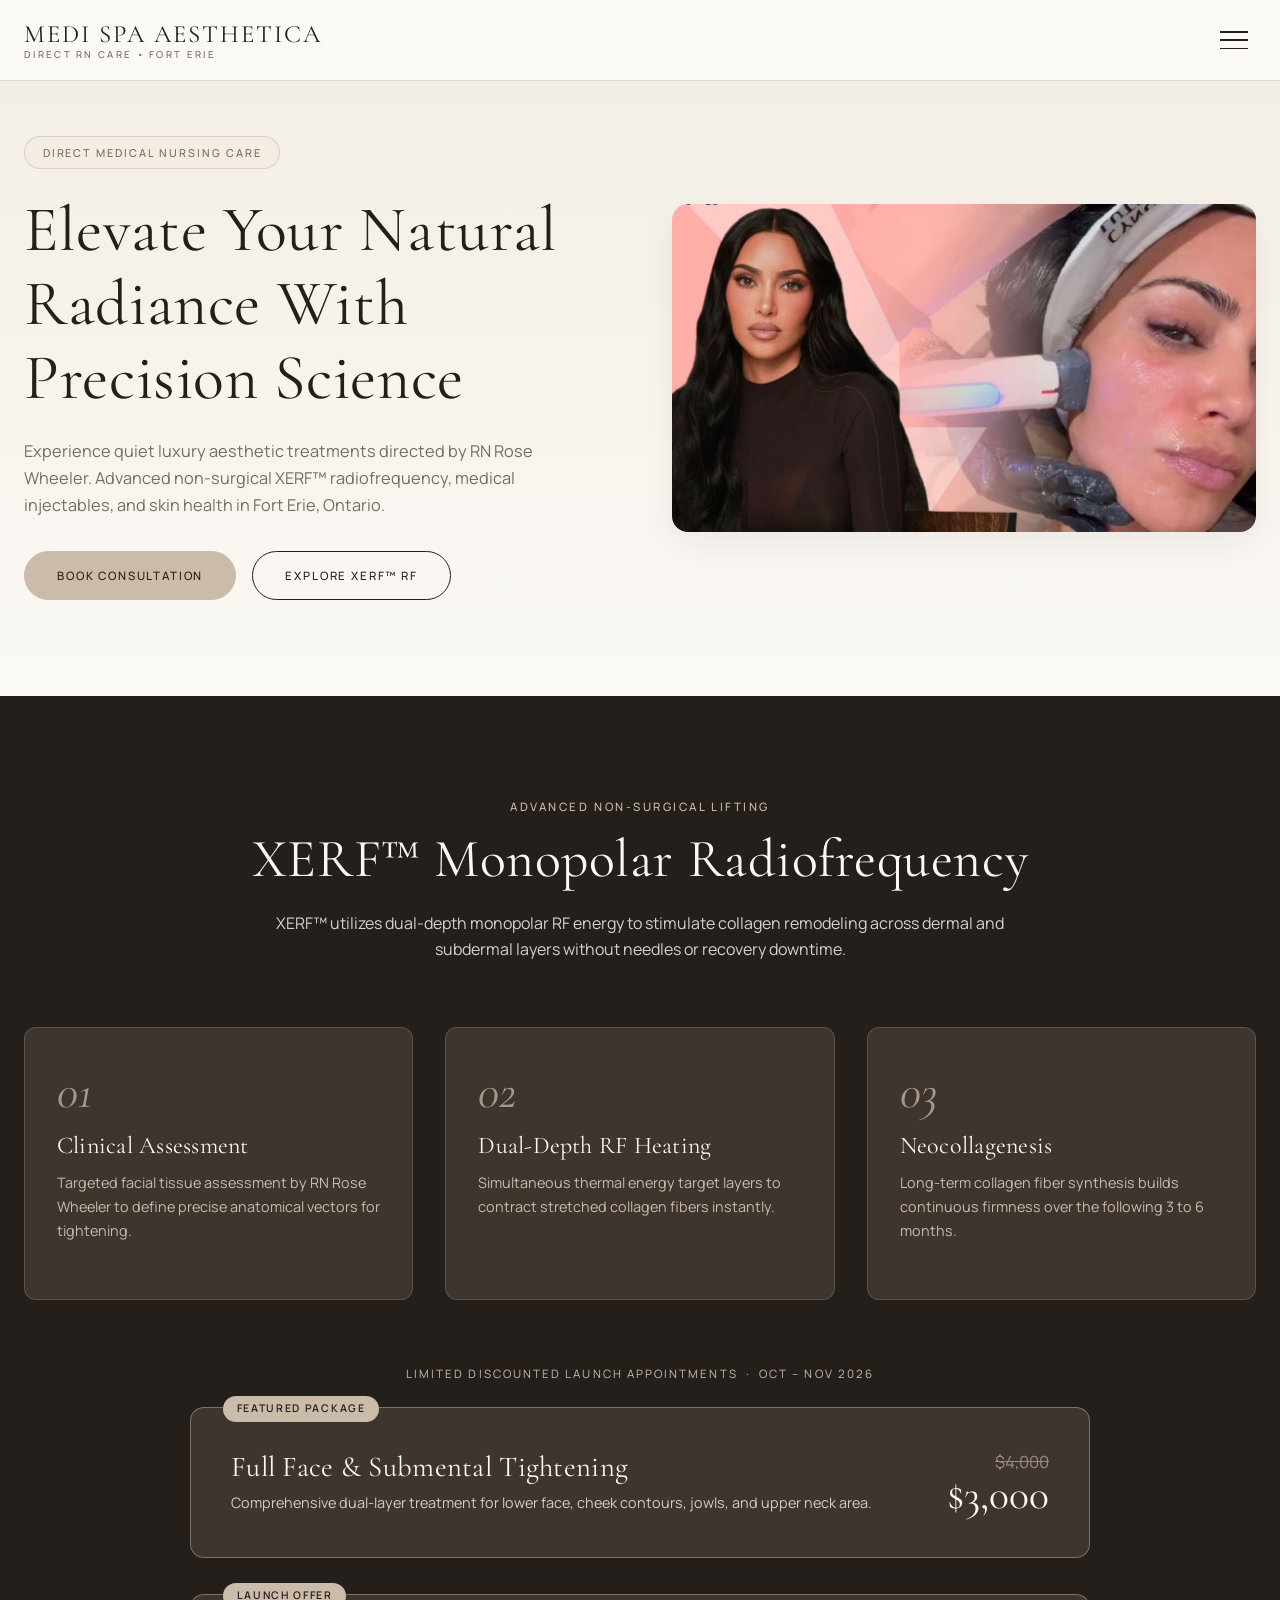
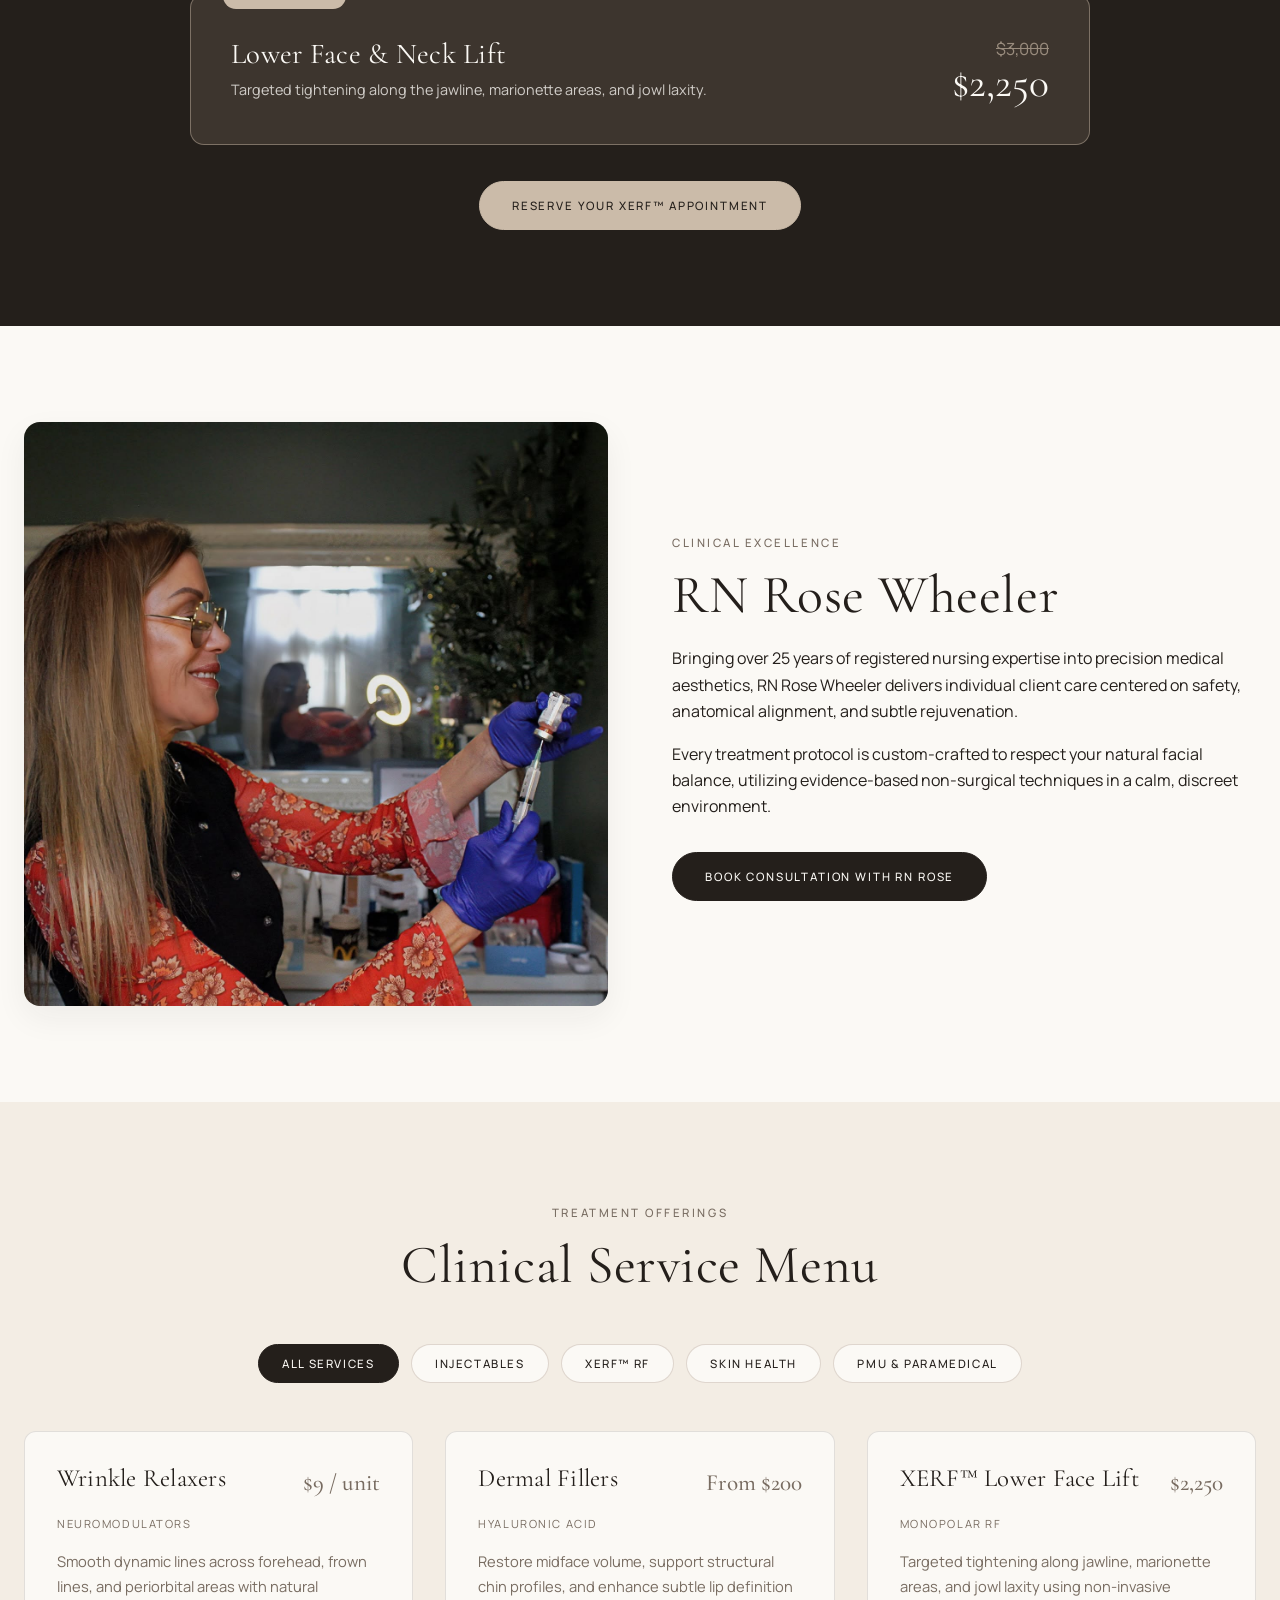
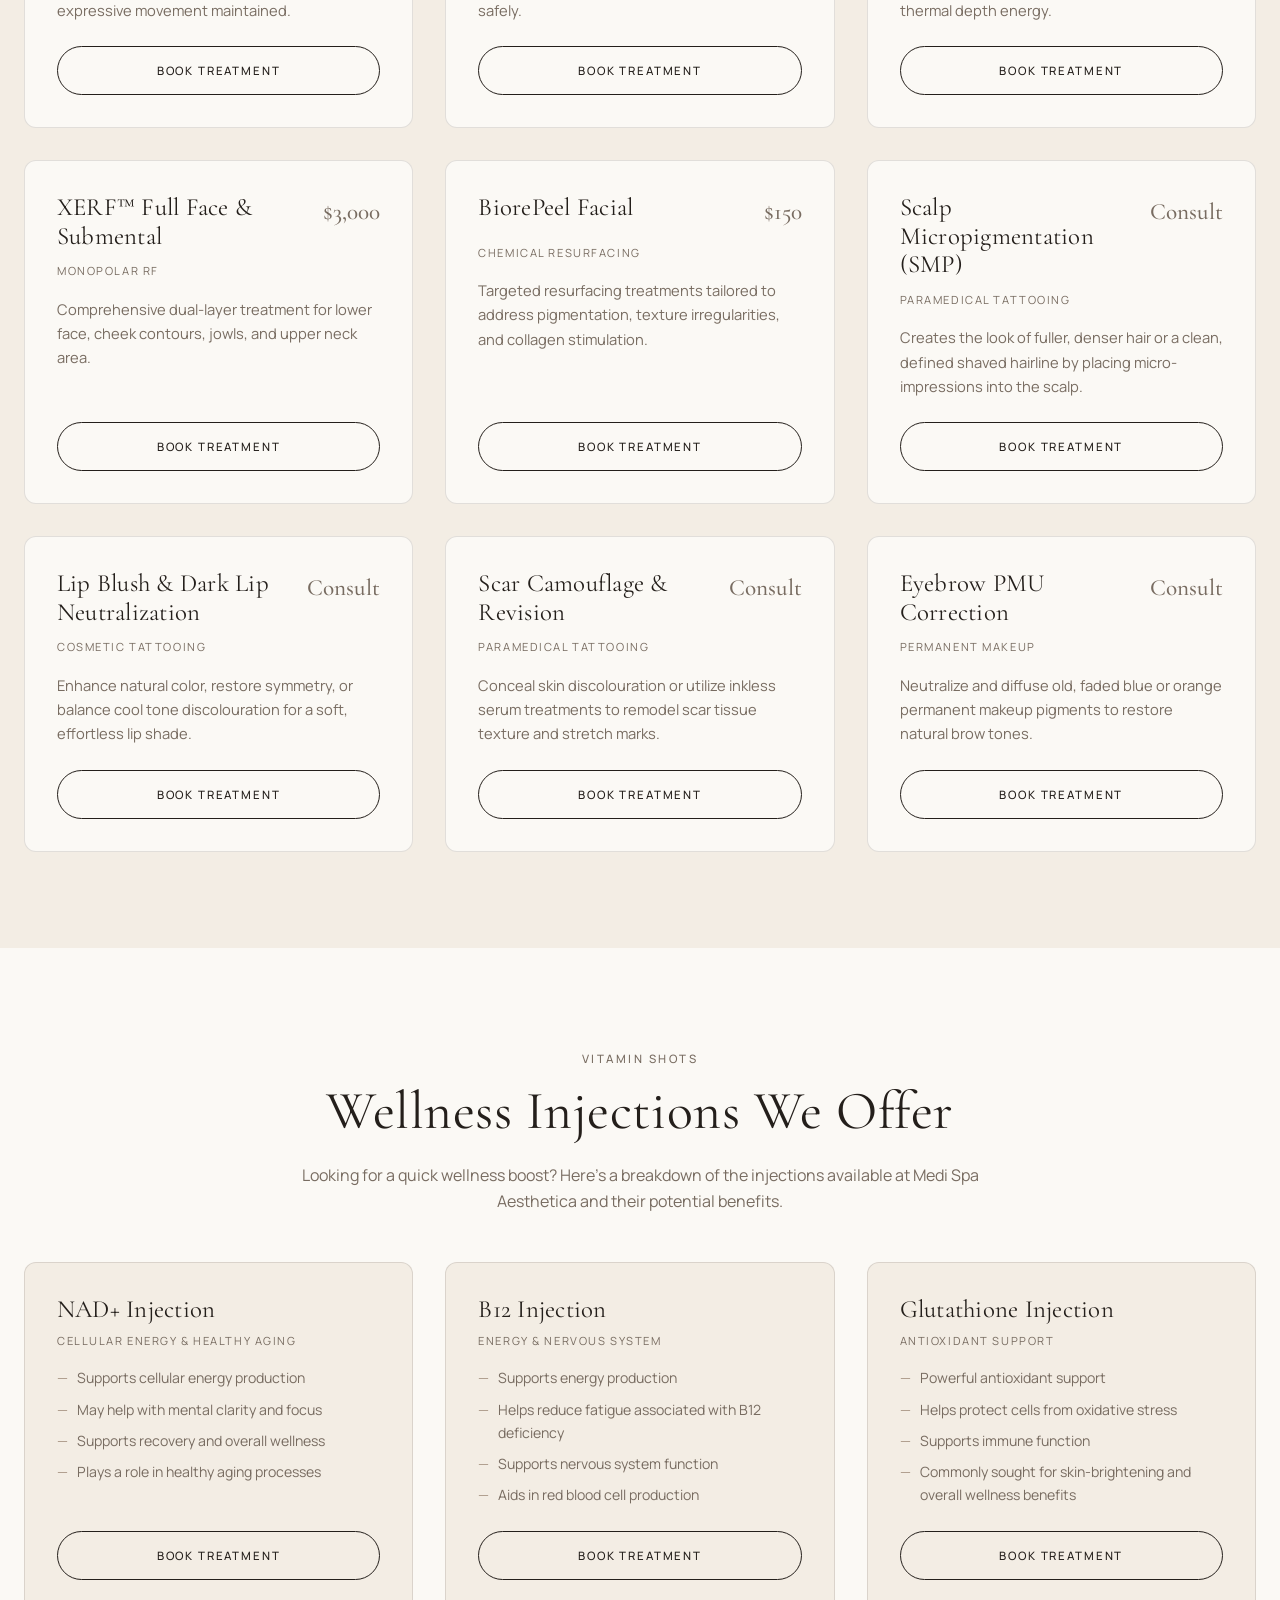
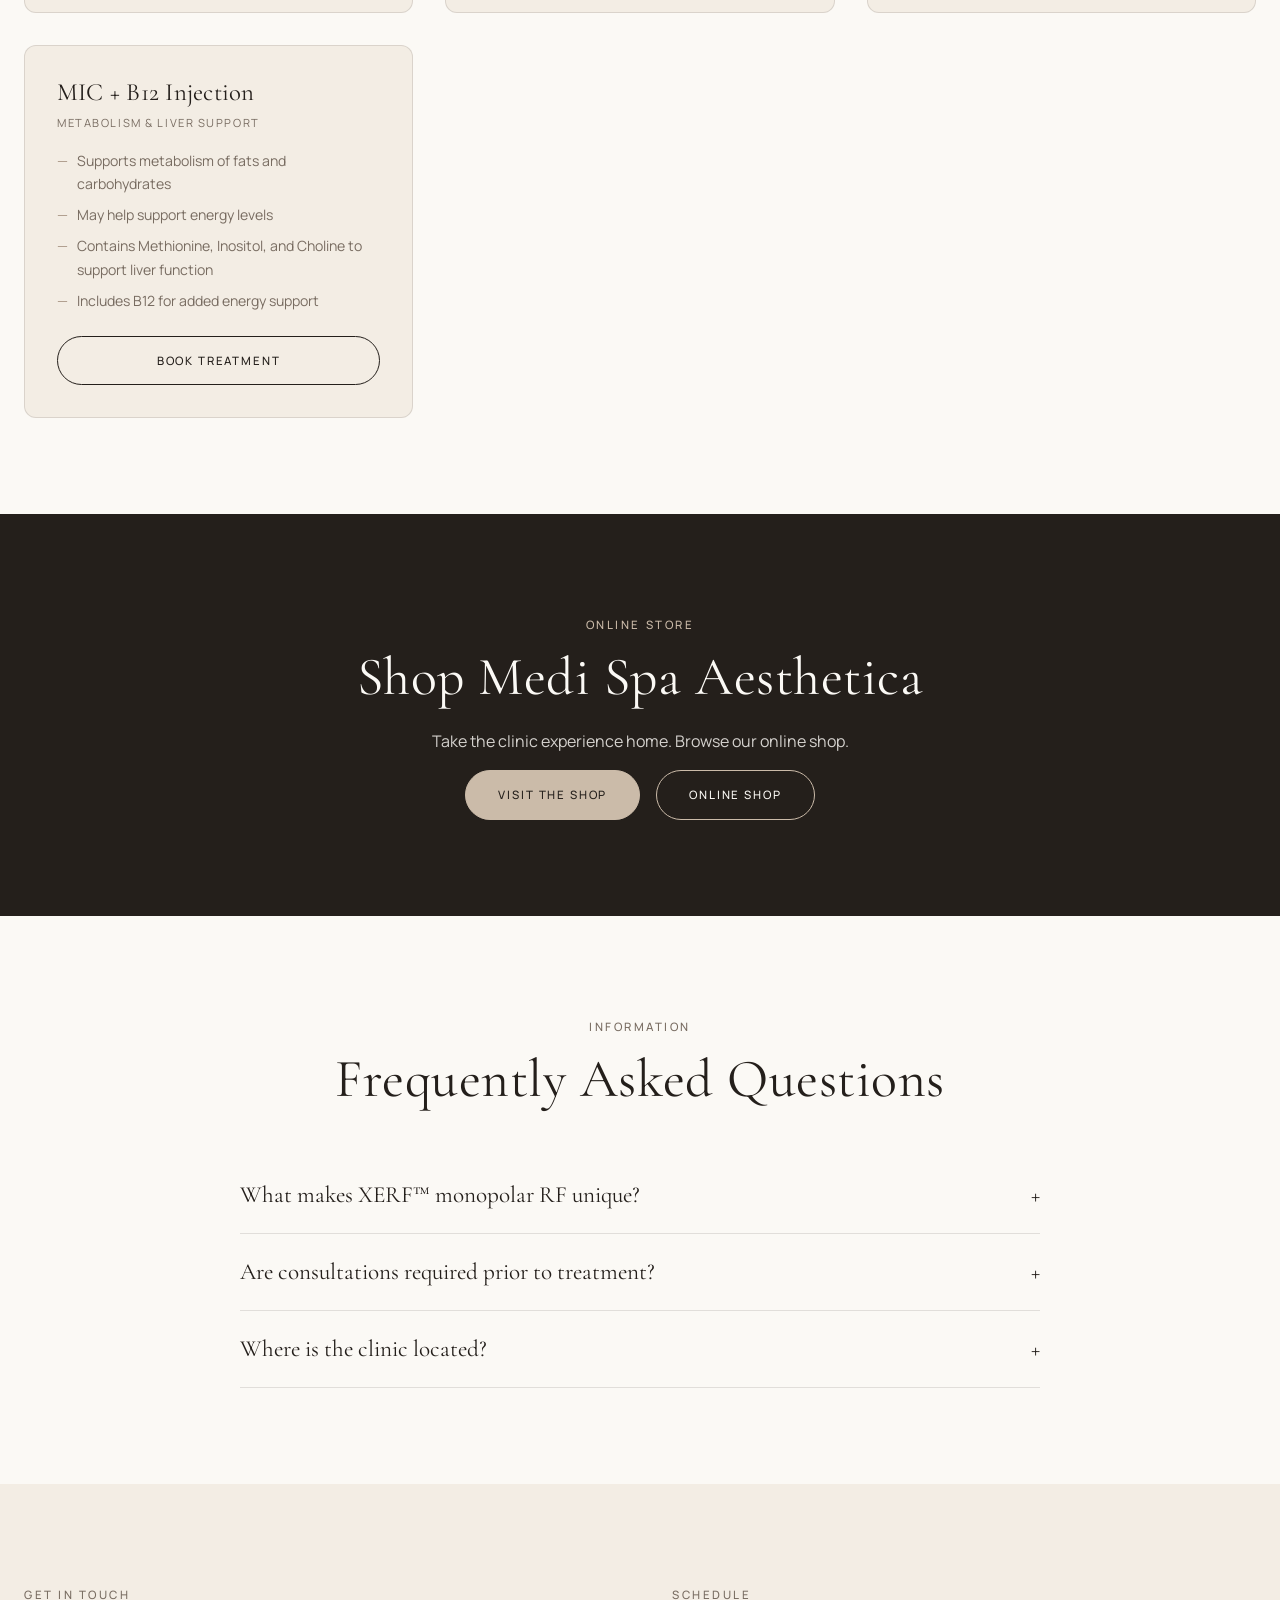
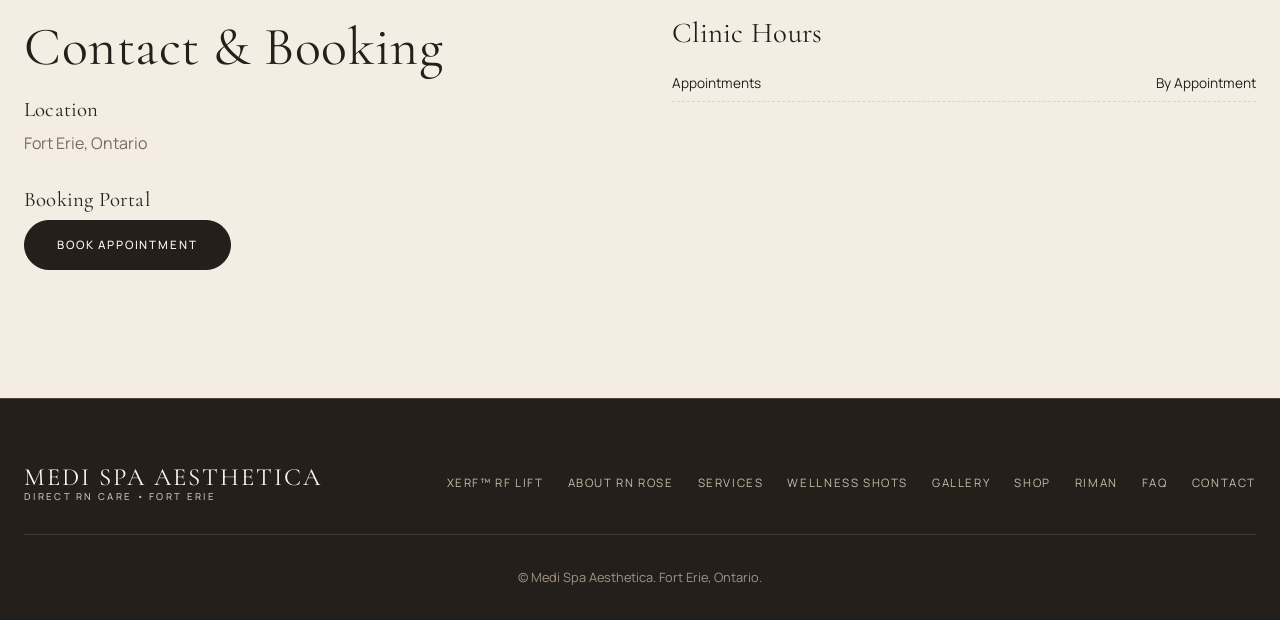
==== index.html @ 68b54b88 "Update index.html" ====
<!DOCTYPE html>
<html lang="en">
<head>
	<meta charset="UTF-8">
	<meta name="viewport" content="width=device-width, initial-scale=1.0">
	<title>Medi Spa Aesthetica | Non-Surgical RF Lifting &amp; Clinical Aesthetics | Fort Erie, ON</title>
	<meta name="description" content="Direct medical care by RN Rose Wheeler. Premier non-surgical XERF monopolar RF skin tightening, dermal fillers, neuromodulators, microneedling, and cellular wellness in Fort Erie, Ontario.">
	<link rel="preconnect" href="https://fonts.googleapis.com">
	<link rel="preconnect" href="https://fonts.gstatic.com" crossorigin>
	<link href="https://fonts.googleapis.com/css2?family=Cormorant+Garamond:ital,wght@0,300;0,400;0,500;0,600;1,300;1,400&family=Manrope:wght@300;400;500;600&display=swap" rel="stylesheet">
	<style>
		:root {
			--ivory: #fbf9f5;
			--travertine: #f3ede4;
			--sand: #e7dfd3;
			--taupe-pill: #cbbba9;
			--taupe-mid: #a89684;
			--taupe-text: #786c61;
			--espresso: #241f1b;
			--espresso-soft: #3d352e;
			--border-light: rgba(36, 31, 27, 0.12);
			--border-taupe: rgba(168, 150, 132, 0.35);
			--shadow-soft: 0 12px 32px rgba(36, 31, 27, 0.06);
			--transition-smooth: all 0.35s cubic-bezier(0.25, 0.8, 0.25, 1);
			--font-serif: 'Cormorant Garamond', Georgia, serif;
			--font-sans: 'Manrope', -apple-system, BlinkMacSystemFont, sans-serif;
			--header-h: 80px;
		}
		*, *::before, *::after { box-sizing: border-box; margin: 0; padding: 0; }
		html { scroll-behavior: smooth; font-size: 16px; scroll-padding-top: var(--header-h); }
		body { font-family: var(--font-sans); background-color: var(--ivory); color: var(--espresso); line-height: 1.65; -webkit-font-smoothing: antialiased; overflow-x: hidden; }
		h1,h2,h3,h4,h5,h6 { font-family: var(--font-serif); font-weight: 400; letter-spacing: 0.01em; line-height: 1.15; color: var(--espresso); }
		p { margin-bottom: 1rem; }
		a { color: inherit; text-decoration: none; transition: var(--transition-smooth); }
		img { max-width: 100%; height: auto; display: block; }
		.container { width: 100%; max-width: 1280px; margin: 0 auto; padding: 0 1.5rem; }
		.section-padding { padding: 6rem 0; }
		.text-center { text-align: center; } .text-left { text-align: left; } .text-right { text-align: right; }
		.section-subtitle { display: inline-block; font-family: var(--font-sans); font-size: 0.72rem; font-weight: 500; text-transform: uppercase; letter-spacing: 0.22em; color: var(--taupe-text); margin-bottom: 0.75rem; }
		.section-title { font-size: clamp(2.3rem, 4.2vw, 3.4rem); color: var(--espresso); margin-bottom: 1.25rem; }

		/* EDITORIAL BUTTONS MATCHING REFERENCE SCREENSHOTS */
		.btn { display: inline-flex; align-items: center; justify-content: center; padding: 0.88rem 2rem; font-family: var(--font-sans); font-size: 0.72rem; font-weight: 500; text-transform: uppercase; letter-spacing: 0.16em; border: 1px solid transparent; cursor: pointer; transition: var(--transition-smooth); border-radius: 999px; }
		.btn-primary { background-color: var(--espresso); color: var(--ivory); border-color: var(--espresso); }
		.btn-primary:hover { background-color: var(--espresso-soft); border-color: var(--espresso-soft); }
		.btn-gold { background-color: var(--taupe-pill); color: var(--espresso); border-color: var(--taupe-pill); }
		.btn-gold:hover { background-color: var(--taupe-mid); border-color: var(--taupe-mid); color: var(--ivory); }
		.btn-outline { background-color: transparent; color: var(--espresso); border-color: var(--espresso); }
		.btn-outline:hover { background-color: var(--espresso); color: var(--ivory); }

		/* HEADER & NAV */
		header { position: fixed; top: 0; left: 0; width: 100%; z-index: 1000; background-color: rgba(251, 249, 245, 0.96); backdrop-filter: blur(10px); border-bottom: 1px solid var(--border-light); }
		.header-container { display: flex; align-items: center; justify-content: space-between; gap: 1rem; height: var(--header-h); }
		.logo-text { font-family: var(--font-serif); font-size: 1.55rem; font-weight: 400; letter-spacing: 0.08em; color: var(--espresso); display: flex; flex-direction: column; white-space: nowrap; line-height: 1.15; }
		.logo-text span { font-family: var(--font-sans); font-size: 0.6rem; font-weight: 500; letter-spacing: 0.24em; color: var(--taupe-text); text-transform: uppercase; }
		nav ul { display: flex; list-style: none; gap: 1.15rem; align-items: center; }
		nav a { font-size: 0.68rem; font-weight: 500; text-transform: uppercase; letter-spacing: 0.13em; color: var(--espresso); white-space: nowrap; }
		nav a:hover, nav a.active { color: var(--taupe-text); }
		.nav-book { display: none; }
		.hamburger-btn { display: none; flex-direction: column; justify-content: space-between; width: 44px; height: 44px; padding: 13px 8px; background: none; border: none; cursor: pointer; flex-shrink: 0; }
		.hamburger-btn span { width: 100%; height: 1.5px; background-color: var(--espresso); transition: var(--transition-smooth); }
		.hamburger-btn.open span:nth-child(1) { transform: translateY(8px) rotate(45deg); }
		.hamburger-btn.open span:nth-child(2) { opacity: 0; }
		.hamburger-btn.open span:nth-child(3) { transform: translateY(-8px) rotate(-45deg); }

		/* HERO */
		.hero { padding-top: 136px; padding-bottom: 6rem; background: linear-gradient(180deg, var(--travertine) 0%, var(--ivory) 100%); position: relative; }
		.hero-grid { display: grid; grid-template-columns: 1fr 1fr; gap: 4rem; align-items: center; }
		.hero-badge { display: inline-block; padding: 0.42rem 1.1rem; background-color: var(--travertine); border: 1px solid var(--border-taupe); border-radius: 999px; font-size: 0.68rem; font-weight: 500; letter-spacing: 0.18em; color: var(--taupe-text); text-transform: uppercase; margin-bottom: 1.5rem; }
		.hero-title { font-size: clamp(2.6rem, 5vw, 4.35rem); margin-bottom: 1.5rem; color: var(--espresso); }
		.hero-desc { font-size: 1.02rem; color: var(--taupe-text); margin-bottom: 2rem; max-width: 540px; }
		.hero-actions { display: flex; gap: 1rem; flex-wrap: wrap; }
		.hero-img { width: 100%; border-radius: 16px; box-shadow: var(--shadow-soft); }

		/* XERF (WARM ESPRESSO / TRAVERTINE EDITORIAL CONTRAST) */
		.xerf-section { background-color: var(--espresso); color: var(--ivory); }
		.xerf-header { max-width: 800px; margin: 0 auto 4rem auto; text-align: center; }
		.xerf-steps-grid { display: grid; grid-template-columns: repeat(auto-fit, minmax(280px, 1fr)); gap: 2rem; margin-bottom: 4rem; }
		.xerf-step-card { background-color: var(--espresso-soft); padding: 2.5rem 2rem; border: 1px solid rgba(203, 187, 169, 0.22); border-radius: 12px; position: relative; }
		.xerf-step-num { font-family: var(--font-serif); font-size: 3rem; font-style: italic; color: var(--taupe-pill); opacity: 0.75; line-height: 1; margin-bottom: 1rem; }
		.xerf-step-title { font-size: 1.5rem; margin-bottom: 0.75rem; color: var(--ivory); }
		.xerf-promo-card { background-color: var(--espresso-soft); border: 1px solid rgba(203, 187, 169, 0.45); border-radius: 14px; padding: 2.5rem; margin-bottom: 2.25rem; display: flex; align-items: center; justify-content: space-between; gap: 2rem; position: relative; }
		.xerf-badge { position: absolute; top: -12px; left: 2rem; background-color: var(--taupe-pill); color: var(--espresso); font-size: 0.66rem; font-weight: 600; text-transform: uppercase; letter-spacing: 0.16em; padding: 0.28rem 0.85rem; border-radius: 999px; }
		.xerf-price-was { font-size: 1.05rem; text-decoration: line-through; color: var(--taupe-pill); opacity: 0.65; text-align: right; }
		.xerf-price-value { font-family: var(--font-serif); font-size: 2.6rem; color: var(--ivory); line-height: 1; }
		.xerf-note { text-align: center; font-size: 0.72rem; letter-spacing: 0.18em; text-transform: uppercase; color: var(--taupe-pill); margin-bottom: 1.5rem; }

		/* ABOUT & SERVICES */
		.about-grid { display: grid; grid-template-columns: 1fr 1fr; gap: 4rem; align-items: center; }
		.about-img { width: 100%; border-radius: 16px; box-shadow: var(--shadow-soft); }
		.menu-tabs { display: flex; justify-content: center; gap: 0.75rem; margin-bottom: 3rem; flex-wrap: wrap; }
		.tab-btn { padding: 0.7rem 1.45rem; background: var(--ivory); border: 1px solid var(--border-taupe); border-radius: 999px; font-family: var(--font-sans); font-size: 0.72rem; font-weight: 500; text-transform: uppercase; letter-spacing: 0.14em; color: var(--espresso); cursor: pointer; transition: var(--transition-smooth); }
		.tab-btn.active, .tab-btn:hover { background-color: var(--espresso); color: var(--ivory); border-color: var(--espresso); }
		.services-grid { display: grid; grid-template-columns: repeat(auto-fill, minmax(min(350px,100%), 1fr)); gap: 2rem; }
		.service-card { background-color: var(--ivory); border: 1px solid var(--border-light); border-radius: 12px; padding: 2rem; display: flex; flex-direction: column; justify-content: space-between; transition: var(--transition-smooth); }
		.service-card:hover { box-shadow: var(--shadow-soft); border-color: var(--taupe-pill); }
		.service-header { display: flex; justify-content: space-between; align-items: flex-start; gap: 1rem; margin-bottom: 0.75rem; }
		.service-title { font-size: 1.55rem; color: var(--espresso); }
		.service-price { font-family: var(--font-serif); font-size: 1.45rem; color: var(--taupe-text); font-weight: 500; white-space: nowrap; }
		.service-meta { font-size: 0.7rem; text-transform: uppercase; letter-spacing: 0.14em; color: var(--taupe-text); margin-bottom: 1rem; }
		.service-description { font-size: 0.92rem; color: var(--taupe-text); margin-bottom: 1.5rem; }

		/* WELLNESS, SHOP & FAQ */
		.wellness-grid { display: grid; grid-template-columns: repeat(auto-fit, minmax(min(300px,100%), 1fr)); gap: 2rem; margin-top: 3rem; }
		.wellness-card { background-color: var(--travertine); border: 1px solid var(--border-light); border-radius: 12px; padding: 2rem; display: flex; flex-direction: column; justify-content: space-between; }
		.wellness-benefits { list-style: none; margin: 1rem 0 1.5rem 0; }
		.wellness-benefits li { font-size: 0.88rem; color: var(--taupe-text); margin-bottom: 0.5rem; position: relative; padding-left: 1.25rem; }
		.wellness-benefits li::before { content: "—"; position: absolute; left: 0; color: var(--taupe-mid); }
		.faq-accordion { max-width: 800px; margin: 3rem auto 0 auto; }
		.faq-item { border-bottom: 1px solid var(--border-light); }
		.faq-question { width: 100%; padding: 1.5rem 0; background: none; border: none; text-align: left; font-family: var(--font-serif); font-size: 1.45rem; color: var(--espresso); cursor: pointer; display: flex; justify-content: space-between; align-items: center; gap: 1rem; }
		.faq-answer { max-height: 0; overflow: hidden; transition: max-height 0.35s cubic-bezier(0,1,0,1); }
		.faq-item.active .faq-answer { max-height: 1000px; padding-bottom: 1.5rem; transition: max-height 0.5s ease-in-out; }
		.faq-answer p { font-size: 0.95rem; color: var(--taupe-text); }
		.shop-hero { padding-top: 150px; padding-bottom: 5rem; background: linear-gradient(135deg, var(--travertine) 0%, var(--sand) 100%); text-align: center; }
		.shop-hero p { max-width: 620px; margin: 0 auto 2rem auto; color: var(--taupe-text); font-size: 1.1rem; }

		/* CONTACT & FOOTER */
		.contact-grid { display: grid; grid-template-columns: 1fr 1fr; gap: 4rem; }
		.info-group { margin-bottom: 2rem; }
		.info-group h4 { font-size: 1.3rem; margin-bottom: 0.5rem; }
		.hours-list { list-style: none; }
		.hours-list li { display: flex; justify-content: space-between; gap: 1rem; padding: 0.4rem 0; border-bottom: 1px dashed var(--border-light); font-size: 0.85rem; }
		footer { background-color: var(--espresso); color: var(--ivory); padding: 4rem 0 2rem 0; border-top: 1px solid rgba(203, 187, 169, 0.25); }
		.footer-wrapper { display: flex; justify-content: space-between; align-items: center; flex-wrap: wrap; gap: 2rem; border-bottom: 1px solid rgba(251, 249, 245, 0.12); padding-bottom: 2rem; margin-bottom: 2rem; }
		.footer-links { display: flex; gap: 1.5rem; flex-wrap: wrap; }
		.footer-links a { font-size: 0.72rem; letter-spacing: 0.14em; text-transform: uppercase; color: var(--taupe-pill); }
		.footer-links a:hover { color: var(--ivory); }
		.footer-copyright { font-size: 0.8rem; color: var(--taupe-pill); opacity: 0.75; text-align: center; width: 100%; }

		/* RESPONSIVE */
		@media (min-width: 1281px) { .header-book { display: inline-flex; } }
		@media (max-width: 1280px) {
			.header-book { display: none; }
			.hamburger-btn { display: flex; }
			nav { position: absolute; top: var(--header-h); left: 0; width: 100%; background-color: var(--ivory); padding: 0.5rem 1.5rem 1.5rem; border-bottom: 1px solid var(--border-light); box-shadow: var(--shadow-soft); display: none; max-height: calc(100vh - var(--header-h)); overflow-y: auto; }
			nav.open { display: block; }
			nav ul { flex-direction: column; align-items: stretch; gap: 0; }
			nav li a { display: block; padding: 1.05rem 0; font-size: 0.85rem; border-bottom: 1px solid var(--border-light); }
			.nav-book { display: block; margin-top: 1.25rem; }
			.nav-book a { border-bottom: none !important; padding: 0.95rem 1rem !important; text-align: center; }
		}
		@media (max-width: 992px) {
			.hero-grid, .about-grid, .contact-grid { grid-template-columns: 1fr; gap: 2.5rem; }
			.xerf-promo-card { flex-direction: column; text-align: center; }
			.xerf-price-was { text-align: center; }
		}
		@media (max-width: 600px) {
			:root { --header-h: 68px; }
			.logo-text { font-size: clamp(1rem, 4.6vw, 1.25rem); letter-spacing: 0.05em; }
			.logo-text span { font-size: 0.55rem; letter-spacing: 0.16em; }
			.section-padding { padding: 4rem 0; }
			.hero { padding-top: 108px; padding-bottom: 3.5rem; }
			.shop-hero { padding-top: 120px; }
			.hero-actions .btn { width: 100%; }
			.xerf-promo-card { padding: 2rem 1.25rem; }
			.service-card, .wellness-card { padding: 1.5rem; }
			.tab-btn { padding: 0.65rem 1rem; font-size: 0.7rem; }
			.faq-question { font-size: 1.2rem; }
			.hours-list li { font-size: 0.8rem; }
		}
	</style>
</head>
<body>

	<header>
		<div class="container header-container">
			<a href="#" class="logo-text">
				MEDI SPA AESTHETICA
				<span>Direct RN Care &bull; Fort Erie</span>
			</a>
			<button class="hamburger-btn" id="hamburgerBtn" onclick="toggleNav()" aria-label="Toggle menu" aria-expanded="false" aria-controls="mainNav">
				<span></span><span></span><span></span>
			</button>
			<nav id="mainNav">
				<ul>
					<li><a href="#xerf" onclick="closeNav()">XERF&trade; RF Lift</a></li>
					<li><a href="#about" onclick="closeNav()">About RN Rose</a></li>
					<li><a href="#services" onclick="closeNav()">Services</a></li>
					<li><a href="#wellness" onclick="closeNav()">Wellness Shots</a></li>
					<li><a href="gallery.html" onclick="closeNav()">Gallery</a></li>
					<li><a href="shop.html" onclick="closeNav()">Shop</a></li>
					<li><a href="https://riman.com/medispa/en-ca" target="_blank" rel="noopener sponsored" onclick="closeNav()">Riman</a></li>
					<li><a href="#faq" onclick="closeNav()">FAQ</a></li>
					<li><a href="#contact" onclick="closeNav()">Contact</a></li>
					<li class="nav-book"><a href="https://lush-studio-104295.square.site/" target="_blank" rel="noopener" class="btn btn-primary">Book Portal</a></li>
				</ul>
			</nav>
			<a href="https://lush-studio-104295.square.site/" target="_blank" rel="noopener" class="btn btn-primary header-book">Book Portal</a>
		</div>
	</header>

	<!-- Hero -->
	<section class="hero">
		<div class="container hero-grid">
			<div>
				<span class="hero-badge">Direct Medical Nursing Care</span>
				<h1 class="hero-title">Elevate Your Natural Radiance With Precision Science</h1>
				<p class="hero-desc">Experience quiet luxury aesthetic treatments directed by RN Rose Wheeler. Advanced non-surgical XERF&trade; radiofrequency, medical injectables, and skin health in Fort Erie, Ontario.</p>
				<div class="hero-actions">
					<a href="https://lush-studio-104295.square.site/" target="_blank" rel="noopener" class="btn btn-gold">Book Consultation</a>
					<a href="#xerf" class="btn btn-outline">Explore XERF&trade; RF</a>
				</div>
			</div>
			<div>
				<img src="202602270537-main.cropped_1772145453.jpg" alt="Medi Spa Aesthetica" class="hero-img" onerror="this.src='https://via.placeholder.com/600x600?text=Medi+Spa+Aesthetica'">
			</div>
		</div>
	</section>

	<!-- XERF -->
	<section id="xerf" class="section-padding xerf-section">
		<div class="container">
			<div class="xerf-header">
				<span class="section-subtitle" style="color: var(--taupe-pill);">Advanced Non-Surgical Lifting</span>
				<h2 class="section-title" style="color: var(--ivory);">XERF&trade; Monopolar Radiofrequency</h2>
				<p style="color: rgba(251, 249, 245, 0.82);">XERF&trade; utilizes dual-depth monopolar RF energy to stimulate collagen remodeling across dermal and subdermal layers without needles or recovery downtime.</p>
			</div>

			<div class="xerf-steps-grid">
				<div class="xerf-step-card">
					<div class="xerf-step-num">01</div>
					<h3 class="xerf-step-title">Clinical Assessment</h3>
					<p style="color: var(--taupe-pill); font-size: 0.9rem;">Targeted facial tissue assessment by RN Rose Wheeler to define precise anatomical vectors for tightening.</p>
				</div>
				<div class="xerf-step-card">
					<div class="xerf-step-num">02</div>
					<h3 class="xerf-step-title">Dual-Depth RF Heating</h3>
					<p style="color: var(--taupe-pill); font-size: 0.9rem;">Simultaneous thermal energy target layers to contract stretched collagen fibers instantly.</p>
				</div>
				<div class="xerf-step-card">
					<div class="xerf-step-num">03</div>
					<h3 class="xerf-step-title">Neocollagenesis</h3>
					<p style="color: var(--taupe-pill); font-size: 0.9rem;">Long-term collagen fiber synthesis builds continuous firmness over the following 3 to 6 months.</p>
				</div>
			</div>

			<div style="max-width: 900px; margin: 0 auto;">
				<p class="xerf-note">Limited discounted launch appointments &nbsp;&middot;&nbsp; Oct &ndash; Nov 2026</p>
				<div class="xerf-promo-card">
					<span class="xerf-badge">Featured Package</span>
					<div>
						<h3 style="font-size: 1.8rem; color: var(--ivory); margin-bottom: 0.5rem;">Full Face &amp; Submental Tightening</h3>
						<p style="color: rgba(251, 249, 245, 0.78); font-size: 0.9rem; margin-bottom:0;">Comprehensive dual-layer treatment for lower face, cheek contours, jowls, and upper neck area.</p>
					</div>
					<div>
						<div class="xerf-price-was">$4,000</div>
						<div class="xerf-price-value">$3,000</div>
					</div>
				</div>
				<div class="xerf-promo-card">
					<span class="xerf-badge">Launch Offer</span>
					<div>
						<h3 style="font-size: 1.8rem; color: var(--ivory); margin-bottom: 0.5rem;">Lower Face &amp; Neck Lift</h3>
						<p style="color: rgba(251, 249, 245, 0.78); font-size: 0.9rem; margin-bottom:0;">Targeted tightening along the jawline, marionette areas, and jowl laxity.</p>
					</div>
					<div>
						<div class="xerf-price-was">$3,000</div>
						<div class="xerf-price-value">$2,250</div>
					</div>
				</div>
				<div class="text-center">
					<a href="https://lush-studio-104295.square.site/" target="_blank" rel="noopener" class="btn btn-gold">Reserve Your XERF&trade; Appointment</a>
				</div>
			</div>
		</div>
	</section>

	<!-- Practitioner -->
	<section id="about" class="section-padding">
		<div class="container about-grid">
			<div>
				<img src="nurse rosie.jpg" alt="RN Rose Wheeler" class="about-img" onerror="this.src='https://via.placeholder.com/500x600?text=RN+Rose+Wheeler'">
			</div>
			<div>
				<span class="section-subtitle">Clinical Excellence</span>
				<h2 class="section-title">RN Rose Wheeler</h2>
				<p>Bringing over 25 years of registered nursing expertise into precision medical aesthetics, RN Rose Wheeler delivers individual client care centered on safety, anatomical alignment, and subtle rejuvenation.</p>
				<p>Every treatment protocol is custom-crafted to respect your natural facial balance, utilizing evidence-based non-surgical techniques in a calm, discreet environment.</p>
				<div style="margin-top: 2rem;">
					<a href="https://lush-studio-104295.square.site/" target="_blank" rel="noopener" class="btn btn-primary">Book Consultation With RN Rose</a>
				</div>
			</div>
		</div>
	</section>

	<!-- Services -->
	<section id="services" class="section-padding" style="background-color: var(--travertine);">
		<div class="container">
			<div class="text-center" style="max-width: 700px; margin: 0 auto 3rem auto;">
				<span class="section-subtitle">Treatment Offerings</span>
				<h2 class="section-title">Clinical Service Menu</h2>
			</div>
			<div class="menu-tabs">
				<button class="tab-btn active" onclick="filterServices('all', this)">All Services</button>
				<button class="tab-btn" onclick="filterServices('injectables', this)">Injectables</button>
				<button class="tab-btn" onclick="filterServices('rf', this)">XERF&trade; RF</button>
				<button class="tab-btn" onclick="filterServices('skin', this)">Skin Health</button>
				<button class="tab-btn" onclick="filterServices('pmu', this)">PMU &amp; Paramedical</button>
			</div>
			<div class="services-grid">
				<div class="service-card" data-category="injectables">
					<div>
						<div class="service-header">
							<h3 class="service-title">Wrinkle Relaxers</h3>
							<span class="service-price">$9 / unit</span>
						</div>
						<div class="service-meta">Neuromodulators</div>
						<p class="service-description">Smooth dynamic lines across forehead, frown lines, and periorbital areas with natural expressive movement maintained.</p>
					</div>
					<a href="https://lush-studio-104295.square.site/" target="_blank" rel="noopener" class="btn btn-outline" style="width:100%; text-align:center;">Book Treatment</a>
				</div>
				<div class="service-card" data-category="injectables">
					<div>
						<div class="service-header">
							<h3 class="service-title">Dermal Fillers</h3>
							<span class="service-price">From $200</span>
						</div>
						<div class="service-meta">Hyaluronic Acid</div>
						<p class="service-description">Restore midface volume, support structural chin profiles, and enhance subtle lip definition safely.</p>
					</div>
					<a href="https://lush-studio-104295.square.site/" target="_blank" rel="noopener" class="btn btn-outline" style="width:100%; text-align:center;">Book Treatment</a>
				</div>
				<div class="service-card" data-category="rf">
					<div>
						<div class="service-header">
							<h3 class="service-title">XERF&trade; Lower Face Lift</h3>
							<span class="service-price">$2,250</span>
						</div>
						<div class="service-meta">Monopolar RF</div>
						<p class="service-description">Targeted tightening along jawline, marionette areas, and jowl laxity using non-invasive thermal depth energy.</p>
					</div>
					<a href="https://lush-studio-104295.square.site/" target="_blank" rel="noopener" class="btn btn-outline" style="width:100%; text-align:center;">Book Treatment</a>
				</div>
				<div class="service-card" data-category="rf">
					<div>
						<div class="service-header">
							<h3 class="service-title">XERF&trade; Full Face &amp; Submental</h3>
							<span class="service-price">$3,000</span>
						</div>
						<div class="service-meta">Monopolar RF</div>
						<p class="service-description">Comprehensive dual-layer treatment for lower face, cheek contours, jowls, and upper neck area.</p>
					</div>
					<a href="https://lush-studio-104295.square.site/" target="_blank" rel="noopener" class="btn btn-outline" style="width:100%; text-align:center;">Book Treatment</a>
				</div>
				<div class="service-card" data-category="skin">
					<div>
						<div class="service-header">
							<h3 class="service-title">BiorePeel Facial</h3>
							<span class="service-price">$150</span>
						</div>
						<div class="service-meta">Chemical Resurfacing</div>
						<p class="service-description">Targeted resurfacing treatments tailored to address pigmentation, texture irregularities, and collagen stimulation.</p>
					</div>
					<a href="https://lush-studio-104295.square.site/" target="_blank" rel="noopener" class="btn btn-outline" style="width:100%; text-align:center;">Book Treatment</a>
				</div>
				<div class="service-card" data-category="pmu">
					<div>
						<div class="service-header">
							<h3 class="service-title">Scalp Micropigmentation (SMP)</h3>
							<span class="service-price">Consult</span>
						</div>
						<div class="service-meta">Paramedical Tattooing</div>
						<p class="service-description">Creates the look of fuller, denser hair or a clean, defined shaved hairline by placing micro-impressions into the scalp.</p>
					</div>
					<a href="https://lush-studio-104295.square.site/" target="_blank" rel="noopener" class="btn btn-outline" style="width:100%; text-align:center;">Book Treatment</a>
				</div>
				<div class="service-card" data-category="pmu">
					<div>
						<div class="service-header">
							<h3 class="service-title">Lip Blush &amp; Dark Lip Neutralization</h3>
							<span class="service-price">Consult</span>
						</div>
						<div class="service-meta">Cosmetic Tattooing</div>
						<p class="service-description">Enhance natural color, restore symmetry, or balance cool tone discolouration for a soft, effortless lip shade.</p>
					</div>
					<a href="https://lush-studio-104295.square.site/" target="_blank" rel="noopener" class="btn btn-outline" style="width:100%; text-align:center;">Book Treatment</a>
				</div>
				<div class="service-card" data-category="pmu">
					<div>
						<div class="service-header">
							<h3 class="service-title">Scar Camouflage &amp; Revision</h3>
							<span class="service-price">Consult</span>
						</div>
						<div class="service-meta">Paramedical Tattooing</div>
						<p class="service-description">Conceal skin discolouration or utilize inkless serum treatments to remodel scar tissue texture and stretch marks.</p>
					</div>
					<a href="https://lush-studio-104295.square.site/" target="_blank" rel="noopener" class="btn btn-outline" style="width:100%; text-align:center;">Book Treatment</a>
				</div>
				<div class="service-card" data-category="pmu">
					<div>
						<div class="service-header">
							<h3 class="service-title">Eyebrow PMU Correction</h3>
							<span class="service-price">Consult</span>
						</div>
						<div class="service-meta">Permanent Makeup</div>
						<p class="service-description">Neutralize and diffuse old, faded blue or orange permanent makeup pigments to restore natural brow tones.</p>
					</div>
					<a href="https://lush-studio-104295.square.site/" target="_blank" rel="noopener" class="btn btn-outline" style="width:100%; text-align:center;">Book Treatment</a>
				</div>
			</div>
		</div>
	</section>

	<!-- Wellness Injections -->
	<section id="wellness" class="section-padding">
		<div class="container">
			<div class="text-center" style="max-width: 700px; margin: 0 auto;">
				<span class="section-subtitle">Vitamin Shots</span>
				<h2 class="section-title">Wellness Injections We Offer</h2>
				<p style="color: var(--taupe-text);">Looking for a quick wellness boost? Here&rsquo;s a breakdown of the injections available at Medi Spa Aesthetica and their potential benefits.</p>
			</div>
			<div class="wellness-grid">
				<div class="wellness-card">
					<div>
						<h3 class="service-title">NAD+ Injection</h3>
						<div class="service-meta" style="margin-top:0.5rem;">Cellular Energy &amp; Healthy Aging</div>
						<ul class="wellness-benefits">
							<li>Supports cellular energy production</li>
							<li>May help with mental clarity and focus</li>
							<li>Supports recovery and overall wellness</li>
							<li>Plays a role in healthy aging processes</li>
						</ul>
					</div>
					<a href="https://lush-studio-104295.square.site/" target="_blank" rel="noopener" class="btn btn-outline" style="width:100%; text-align:center;">Book Treatment</a>
				</div>
				<div class="wellness-card">
					<div>
						<h3 class="service-title">B12 Injection</h3>
						<div class="service-meta" style="margin-top:0.5rem;">Energy &amp; Nervous System</div>
						<ul class="wellness-benefits">
							<li>Supports energy production</li>
							<li>Helps reduce fatigue associated with B12 deficiency</li>
							<li>Supports nervous system function</li>
							<li>Aids in red blood cell production</li>
						</ul>
					</div>
					<a href="https://lush-studio-104295.square.site/" target="_blank" rel="noopener" class="btn btn-outline" style="width:100%; text-align:center;">Book Treatment</a>
				</div>
				<div class="wellness-card">
					<div>
						<h3 class="service-title">Glutathione Injection</h3>
						<div class="service-meta" style="margin-top:0.5rem;">Antioxidant Support</div>
						<ul class="wellness-benefits">
							<li>Powerful antioxidant support</li>
							<li>Helps protect cells from oxidative stress</li>
							<li>Supports immune function</li>
							<li>Commonly sought for skin-brightening and overall wellness benefits</li>
						</ul>
					</div>
					<a href="https://lush-studio-104295.square.site/" target="_blank" rel="noopener" class="btn btn-outline" style="width:100%; text-align:center;">Book Treatment</a>
				</div>
				<div class="wellness-card">
					<div>
						<h3 class="service-title">MIC + B12 Injection</h3>
						<div class="service-meta" style="margin-top:0.5rem;">Metabolism &amp; Liver Support</div>
						<ul class="wellness-benefits">
							<li>Supports metabolism of fats and carbohydrates</li>
							<li>May help support energy levels</li>
							<li>Contains Methionine, Inositol, and Choline to support liver function</li>
							<li>Includes B12 for added energy support</li>
						</ul>
					</div>
					<a href="https://lush-studio-104295.square.site/" target="_blank" rel="noopener" class="btn btn-outline" style="width:100%; text-align:center;">Book Treatment</a>
				</div>
			</div>
		</div>
	</section>

	<!-- Shop teaser -->
	<section class="section-padding" style="background-color: var(--espresso); color: var(--ivory);">
		<div class="container text-center" style="max-width: 760px;">
			<span class="section-subtitle" style="color: var(--taupe-pill);">Online Store</span>
			<h2 class="section-title" style="color: var(--ivory);">Shop Medi Spa Aesthetica</h2>
			<p style="color: rgba(251,249,245,0.82);">Take the clinic experience home. Browse our online shop.</p>
			<div class="hero-actions" style="justify-content:center;">
				<a href="shop.html" class="btn btn-gold">Visit The Shop</a>
				<a href="https://theclinicashop.com" target="_blank" rel="noopener" class="btn btn-outline" style="color:var(--ivory); border-color:var(--taupe-pill);">Online Shop</a>
			</div>
		</div>
	</section>

	<!-- FAQ -->
	<section id="faq" class="section-padding">
		<div class="container">
			<div class="text-center" style="max-width: 700px; margin: 0 auto;">
				<span class="section-subtitle">Information</span>
				<h2 class="section-title">Frequently Asked Questions</h2>
			</div>
			<div class="faq-accordion">
				<div class="faq-item">
					<button class="faq-question" onclick="toggleFaq(this)"><span>What makes XERF&trade; monopolar RF unique?</span><span>+</span></button>
					<div class="faq-answer"><p>XERF&trade; delivers dual-frequency monopolar radiofrequency energy into both superficial and deeper subdermal layers simultaneously, triggering tissue tightening without puncturing skin integrity.</p></div>
				</div>
				<div class="faq-item">
					<button class="faq-question" onclick="toggleFaq(this)"><span>Are consultations required prior to treatment?</span><span>+</span></button>
					<div class="faq-answer"><p>Yes. Every client completes a medical evaluation conducted by RN Rose Wheeler to review health history, evaluate skin tissue, and determine the safest treatment pathway.</p></div>
				</div>
				<div class="faq-item">
					<button class="faq-question" onclick="toggleFaq(this)"><span>Where is the clinic located?</span><span>+</span></button>
					<div class="faq-answer"><p>Medi Spa Aesthetica is located in Fort Erie, Ontario. Exact suite and appointment details are shared upon booking through our online portal.</p></div>
				</div>
			</div>
		</div>
	</section>

	<!-- Contact -->
	<section id="contact" class="section-padding" style="background-color: var(--travertine);">
		<div class="container contact-grid">
			<div>
				<span class="section-subtitle">Get In Touch</span>
				<h2 class="section-title">Contact &amp; Booking</h2>
				<div class="info-group">
					<h4>Location</h4>
					<p style="color: var(--taupe-text);">Fort Erie, Ontario</p>
				</div>
				<div class="info-group">
					<h4>Booking Portal</h4>
					<a href="https://lush-studio-104295.square.site/" target="_blank" rel="noopener" class="btn btn-primary">Book Appointment</a>
				</div>
			</div>
			<div>
				<span class="section-subtitle">Schedule</span>
				<h3 style="font-size: 1.8rem; margin-bottom: 1rem;">Clinic Hours</h3>
				<ul class="hours-list">
					<li><span>Appointments</span><span>By Appointment</span></li>
				</ul>
			</div>
		</div>
	</section>

	<footer>
		<div class="container">
			<div class="footer-wrapper">
				<a href="#" class="logo-text" style="color: var(--ivory);">
					MEDI SPA AESTHETICA
					<span style="color: var(--taupe-pill);">Direct RN Care &bull; Fort Erie</span>
				</a>
				<div class="footer-links">
					<a href="#xerf">XERF&trade; RF Lift</a>
					<a href="#about">About RN Rose</a>
					<a href="#services">Services</a>
					<a href="#wellness">Wellness Shots</a>
					<a href="gallery.html">Gallery</a>
					<a href="shop.html">Shop</a>
					<a href="https://riman.com/medispa/en-ca" target="_blank" rel="noopener sponsored">Riman</a>
					<a href="#faq">FAQ</a>
					<a href="#contact">Contact</a>
				</div>
			</div>
			<div class="footer-copyright">
				&copy; Medi Spa Aesthetica. Fort Erie, Ontario.
			</div>
		</div>
	</footer>

	<script>
		function toggleNav() {
			const nav = document.getElementById('mainNav');
			const btn = document.getElementById('hamburgerBtn');
			const isOpen = nav.classList.toggle('open');
			btn.classList.toggle('open', isOpen);
			btn.setAttribute('aria-expanded', String(isOpen));
		}
		function closeNav() {
			const nav = document.getElementById('mainNav');
			const btn = document.getElementById('hamburgerBtn');
			nav.classList.remove('open');
			btn.classList.remove('open');
			btn.setAttribute('aria-expanded', 'false');
		}
		function filterServices(category, buttonEl) {
			document.querySelectorAll('.tab-btn').forEach(btn => btn.classList.remove('active'));
			if (buttonEl) buttonEl.classList.add('active');
			document.querySelectorAll('.service-card').forEach(card => {
				const matches = category === 'all' || card.getAttribute('data-category') === category;
				card.style.display = matches ? 'flex' : 'none';
			});
		}
		function toggleFaq(buttonEl) {
			const item = buttonEl.parentElement;
			item.classList.toggle('active');
			const sign = buttonEl.querySelector('span:last-child');
			if (sign) sign.textContent = item.classList.contains('active') ? '−' : '+';
		}
	</script>
</body>
</html>
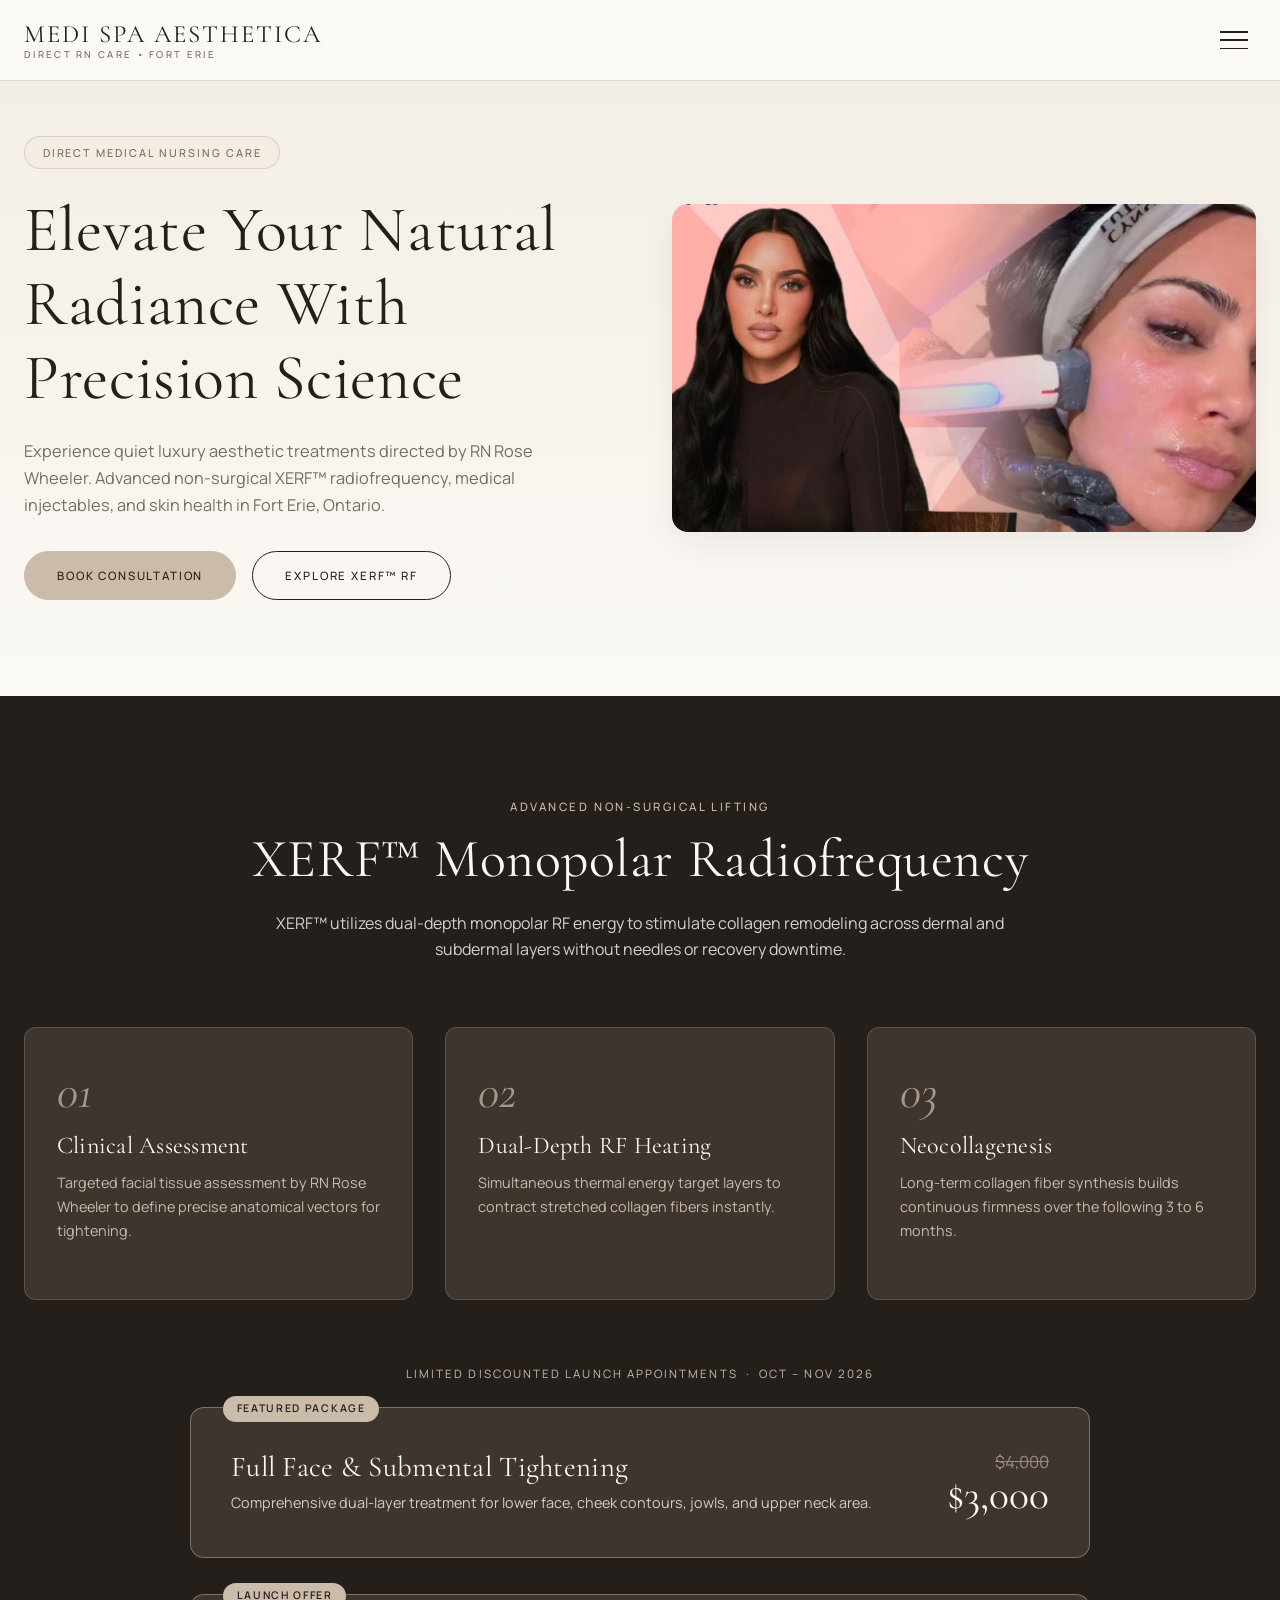
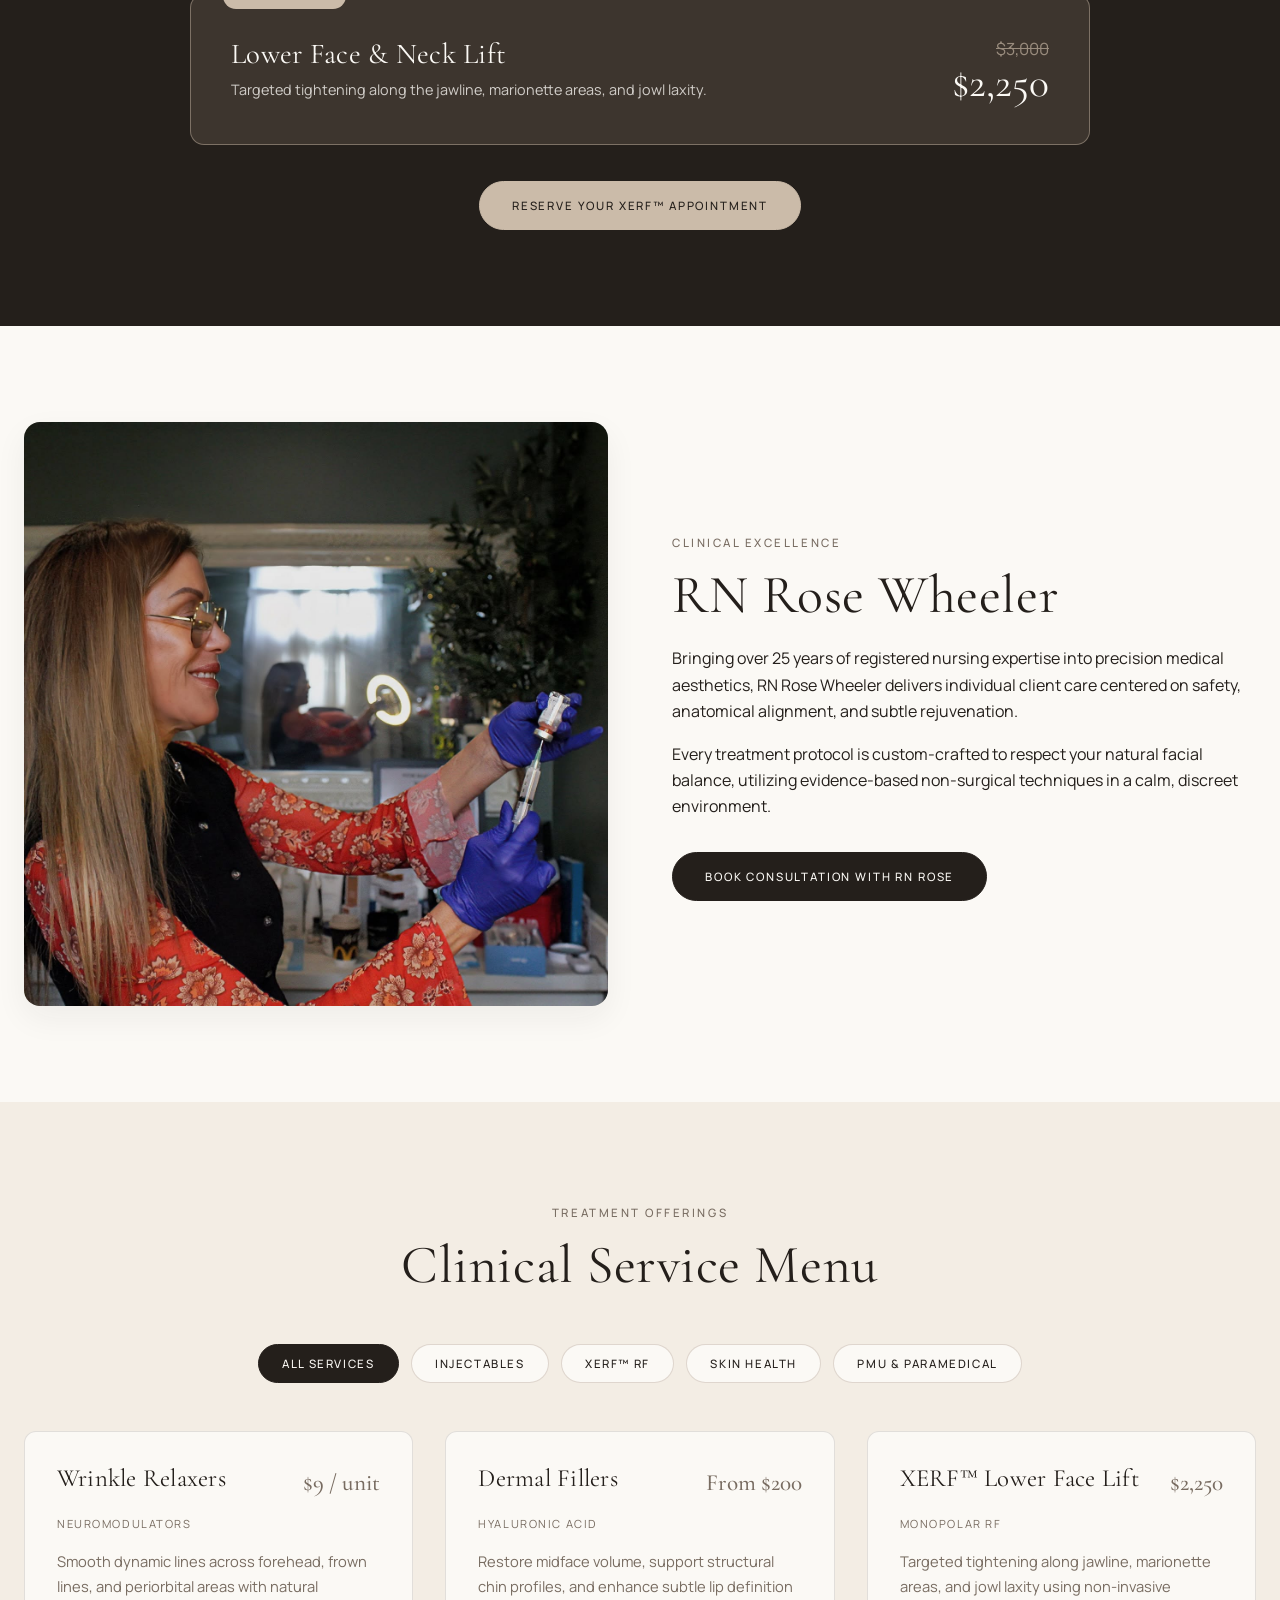
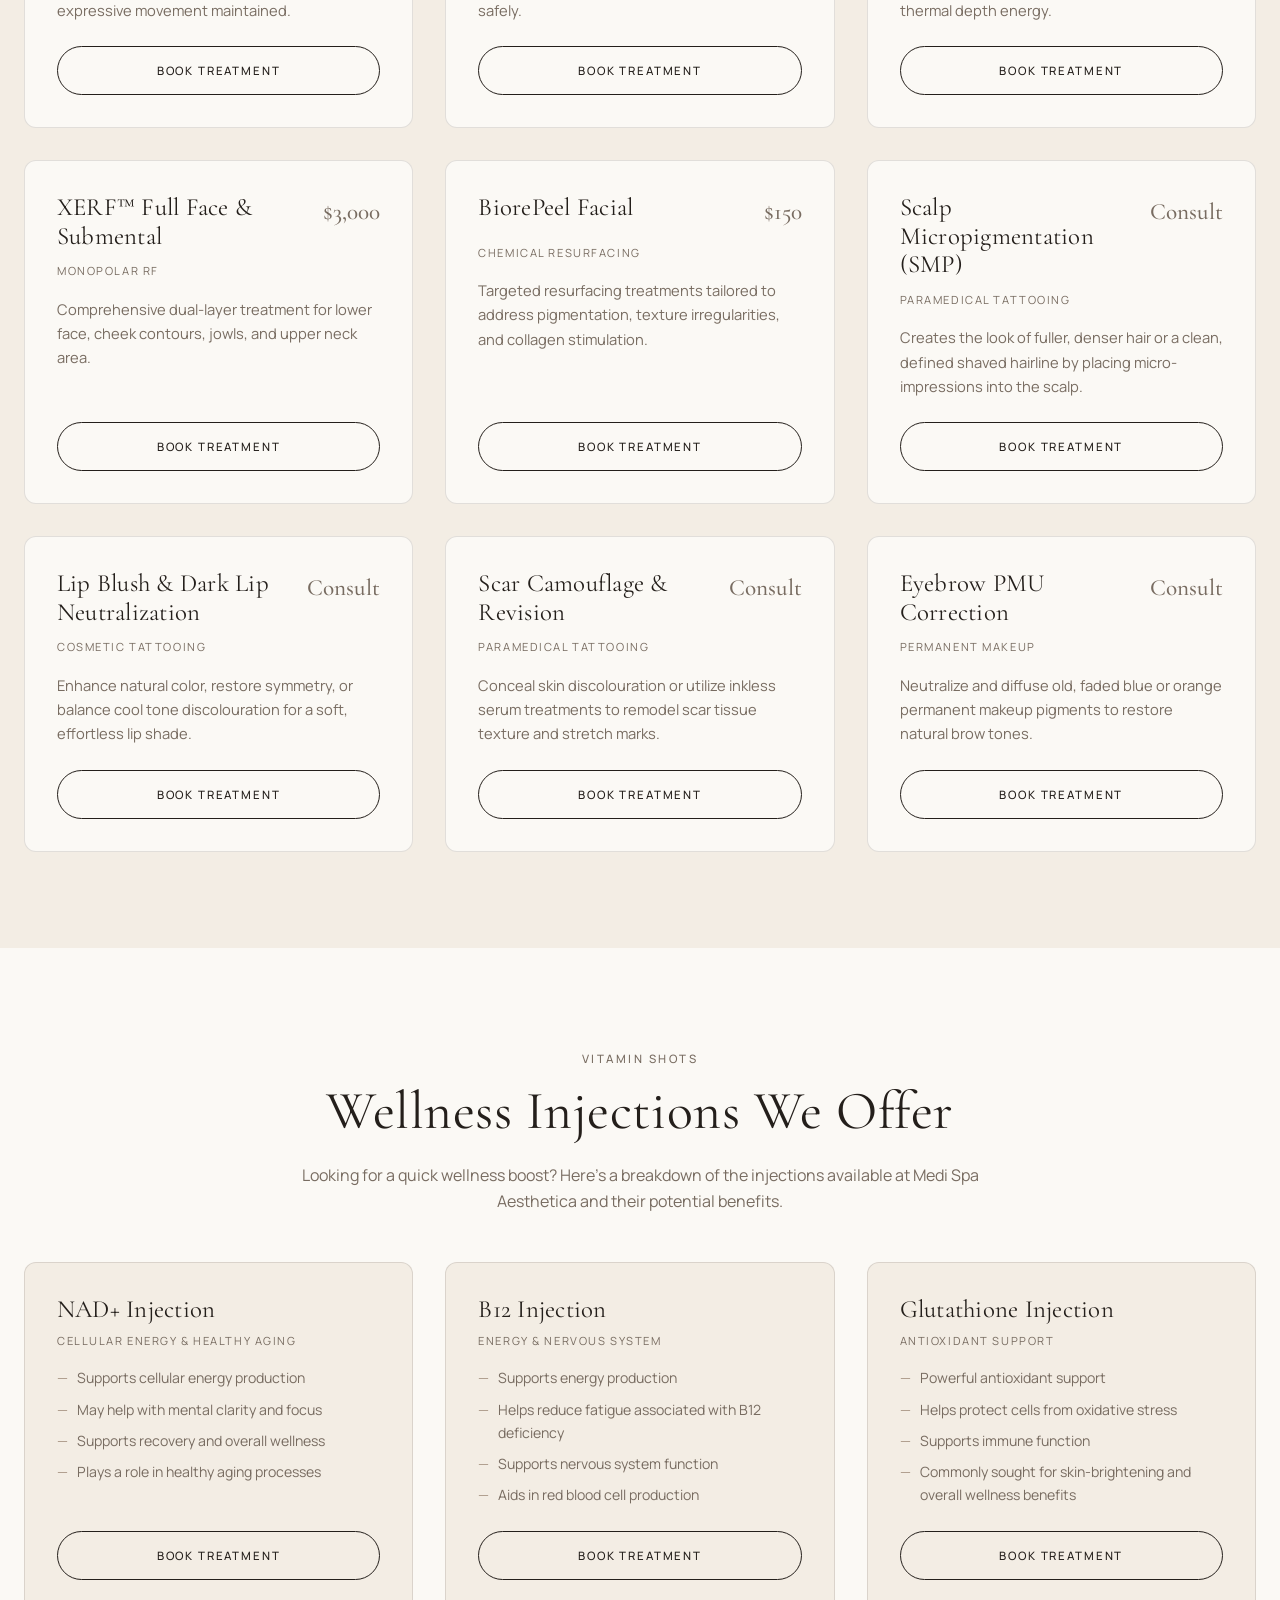
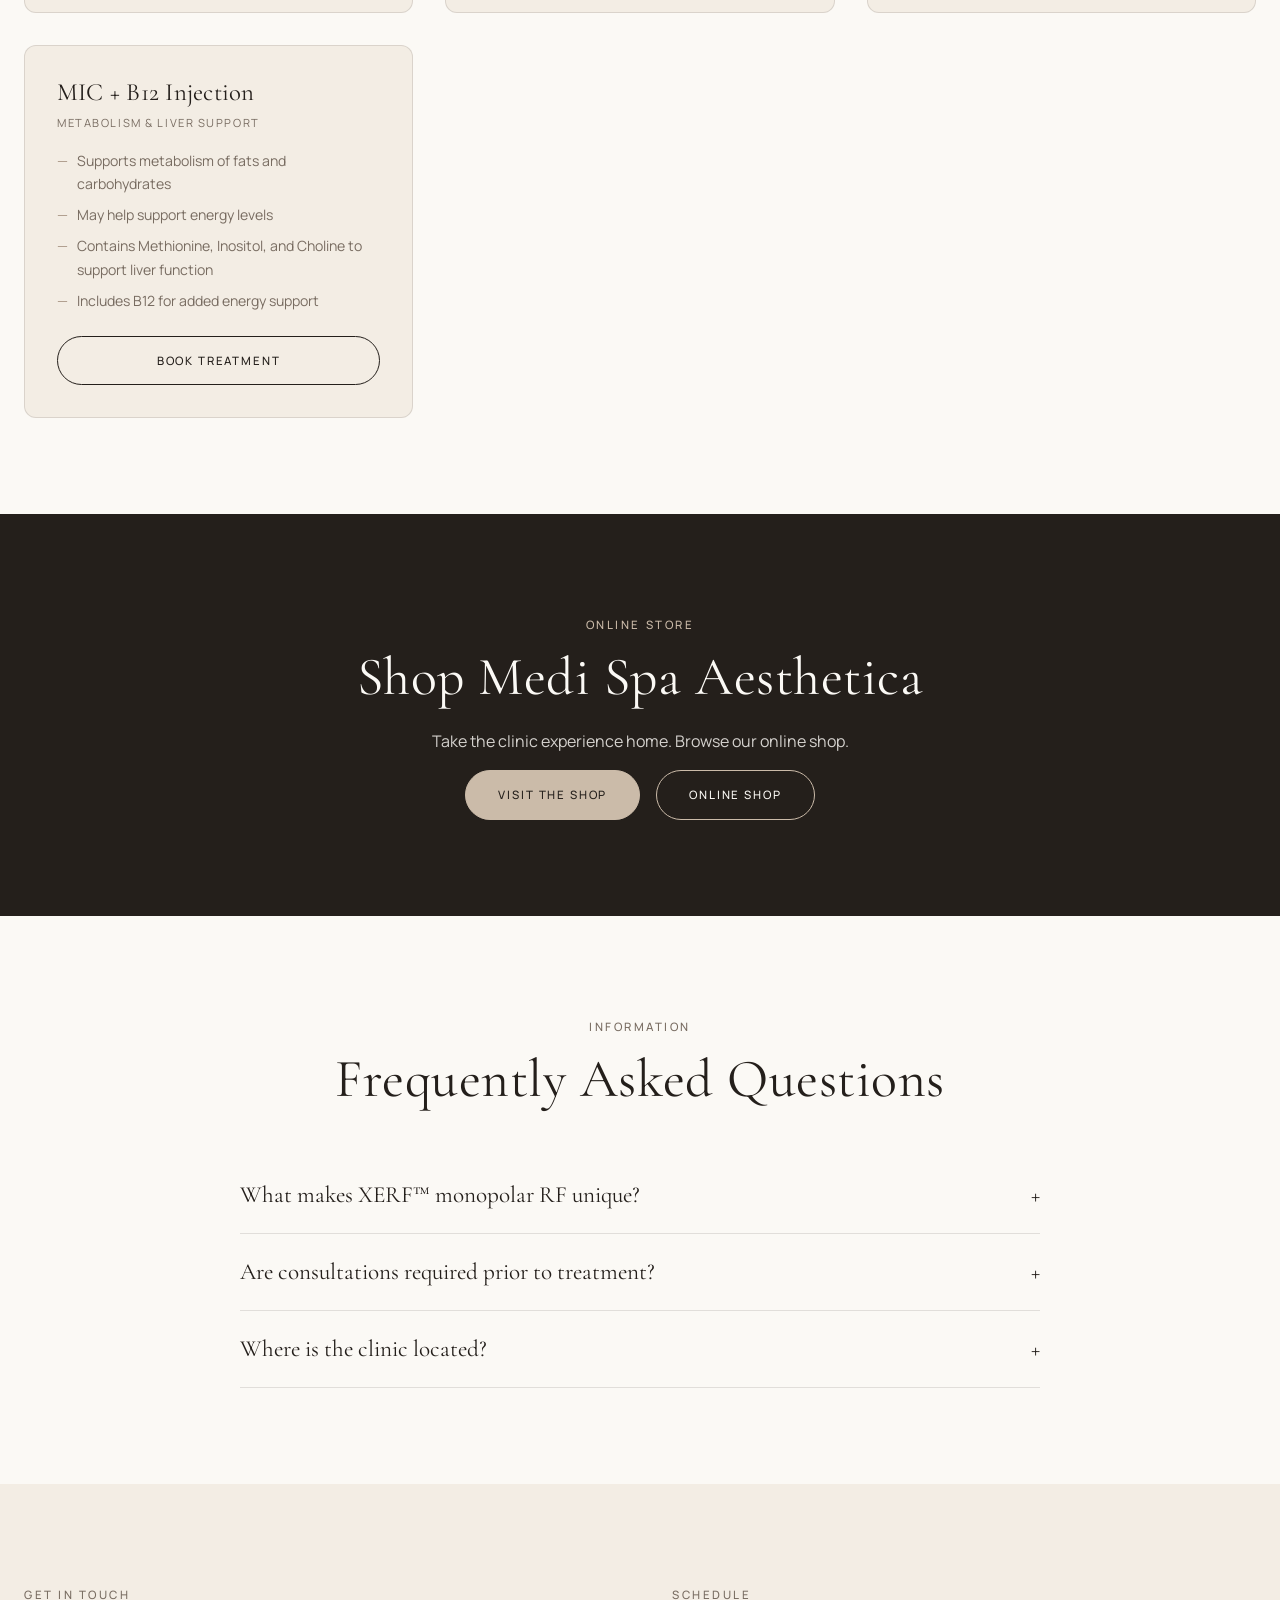
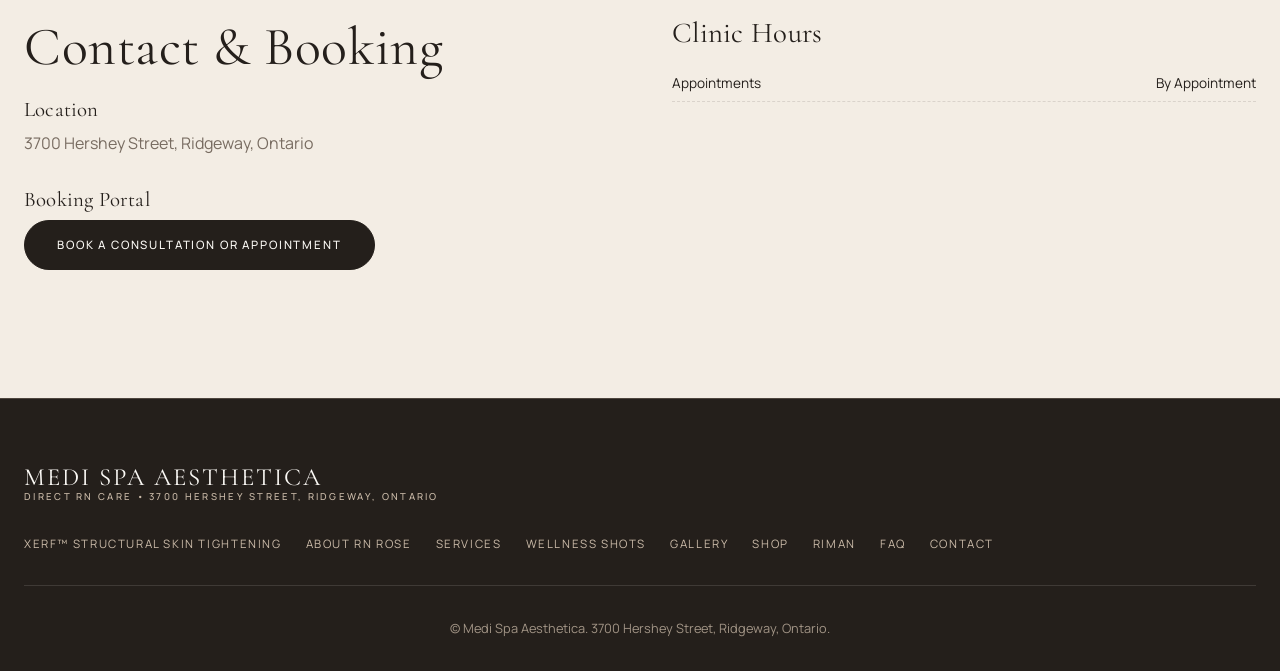
==== commit f27bef89: "Update title and location in index.html Updated the title and location details in the HTML file to r" ====
--- a/index.html
+++ b/index.html
@@ -3,7 +3,7 @@
 <head>
 	<meta charset="UTF-8">
 	<meta name="viewport" content="width=device-width, initial-scale=1.0">
-	<title>Medi Spa Aesthetica | Non-Surgical RF Lifting &amp; Clinical Aesthetics | Fort Erie, ON</title>
+	<title>Medi Spa Aesthetica | Medical &amp; Clinical Aesthetics | 3700 Hershey Street, Ridgeway, Ontario</title>
 	<meta name="description" content="Direct medical care by RN Rose Wheeler. Premier non-surgical XERF monopolar RF skin tightening, dermal fillers, neuromodulators, microneedling, and cellular wellness in Fort Erie, Ontario.">
 	<link rel="preconnect" href="https://fonts.googleapis.com">
 	<link rel="preconnect" href="https://fonts.gstatic.com" crossorigin>
@@ -490,7 +490,7 @@
 			<div class="faq-accordion">
 				<div class="faq-item">
 					<button class="faq-question" onclick="toggleFaq(this)"><span>What makes XERF&trade; monopolar RF unique?</span><span>+</span></button>
-					<div class="faq-answer"><p>XERF&trade; delivers dual-frequency monopolar radiofrequency energy into both superficial and deeper subdermal layers simultaneously, triggering tissue tightening without puncturing skin integrity.</p></div>
+					<div class="faq-answer"><p>XERF&trade; The next step in the evolution of skincare is here. It’s Structural Skin Tightening—A treatment that delivers all the skin tightening, collagen-boosting power of radiofrequency, with no numbing, needles, or downtime. Just visible results, backed by science and designed for comfort. Unlike conventional RF treatments, the XERF™ treatment delivers energy deeper into the skin—reaching the shallow, middle, and deep layers—where real change begins..</p></div>
 				</div>
 				<div class="faq-item">
 					<button class="faq-question" onclick="toggleFaq(this)"><span>Are consultations required prior to treatment?</span><span>+</span></button>
@@ -512,11 +512,11 @@
 				<h2 class="section-title">Contact &amp; Booking</h2>
 				<div class="info-group">
 					<h4>Location</h4>
-					<p style="color: var(--taupe-text);">Fort Erie, Ontario</p>
+					<p style="color: var(--taupe-text);">3700 Hershey Street, Ridgeway, Ontario</p>
 				</div>
 				<div class="info-group">
 					<h4>Booking Portal</h4>
-					<a href="https://lush-studio-104295.square.site/" target="_blank" rel="noopener" class="btn btn-primary">Book Appointment</a>
+					<a href="https://lush-studio-104295.square.site/" target="_blank" rel="noopener" class="btn btn-primary">Book a Consultation or Appointment</a>
 				</div>
 			</div>
 			<div>
@@ -534,10 +534,10 @@
 			<div class="footer-wrapper">
 				<a href="#" class="logo-text" style="color: var(--ivory);">
 					MEDI SPA AESTHETICA
-					<span style="color: var(--taupe-pill);">Direct RN Care &bull; Fort Erie</span>
+					<span style="color: var(--taupe-pill);">Direct RN Care &bull; 3700 Hershey Street, Ridgeway, Ontario</span>
 				</a>
 				<div class="footer-links">
-					<a href="#xerf">XERF&trade; RF Lift</a>
+					<a href="#xerf">XERF&trade; Structural Skin Tightening</a>
 					<a href="#about">About RN Rose</a>
 					<a href="#services">Services</a>
 					<a href="#wellness">Wellness Shots</a>
@@ -549,7 +549,7 @@
 				</div>
 			</div>
 			<div class="footer-copyright">
-				&copy; Medi Spa Aesthetica. Fort Erie, Ontario.
+				&copy; Medi Spa Aesthetica. 3700 Hershey Street, Ridgeway, Ontario.
 			</div>
 		</div>
 	</footer>
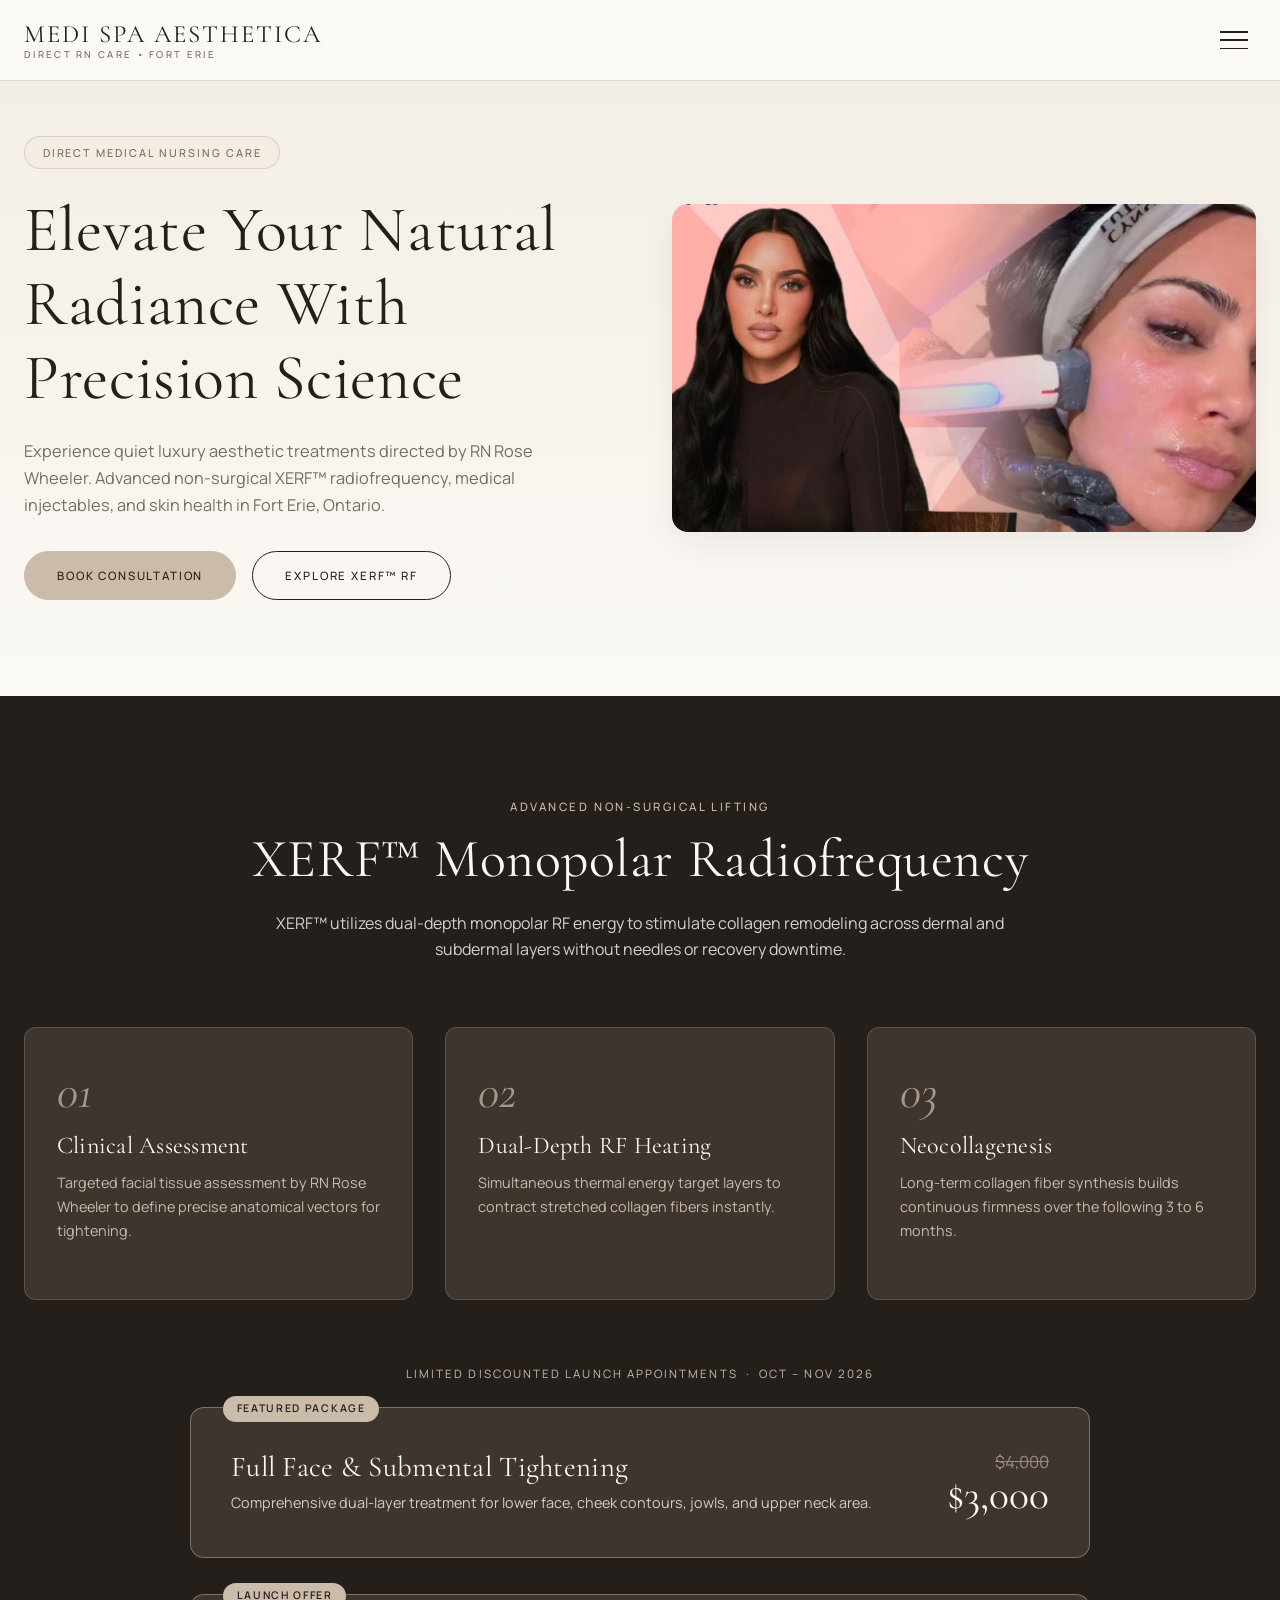
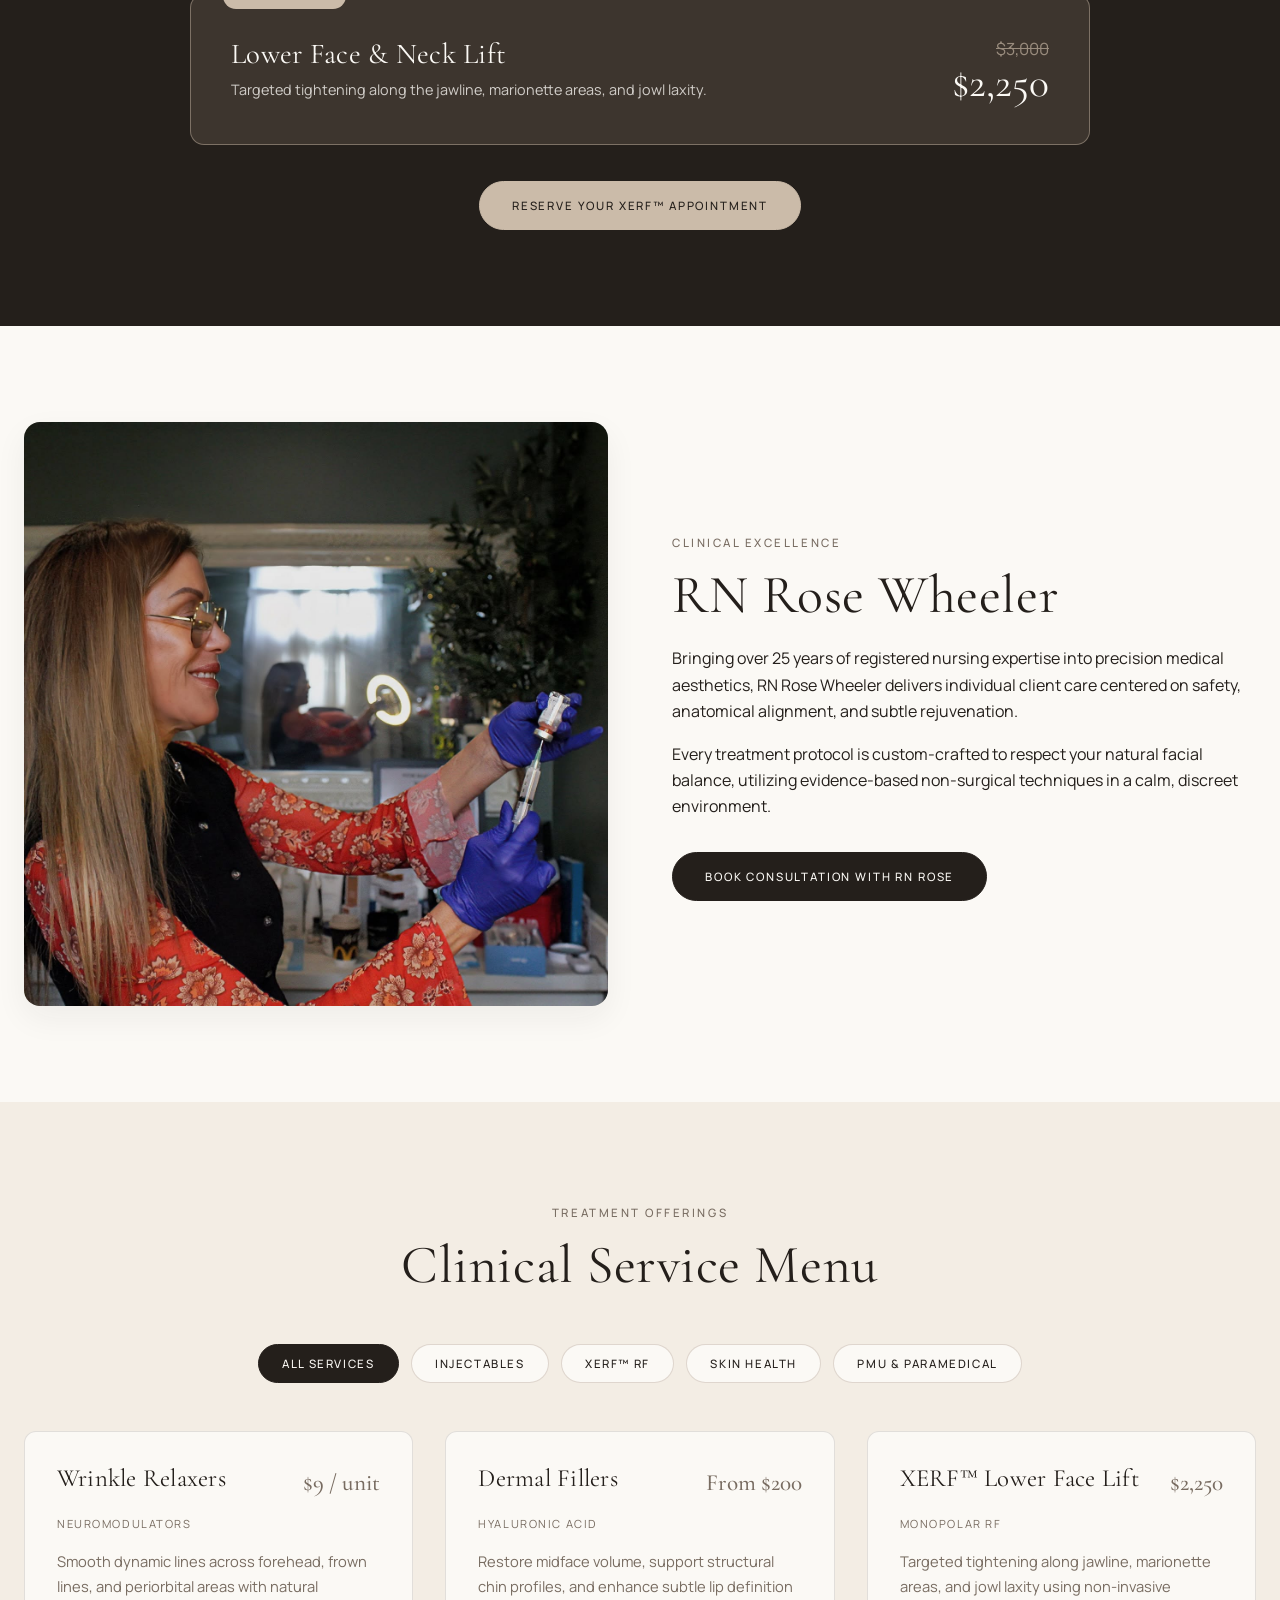
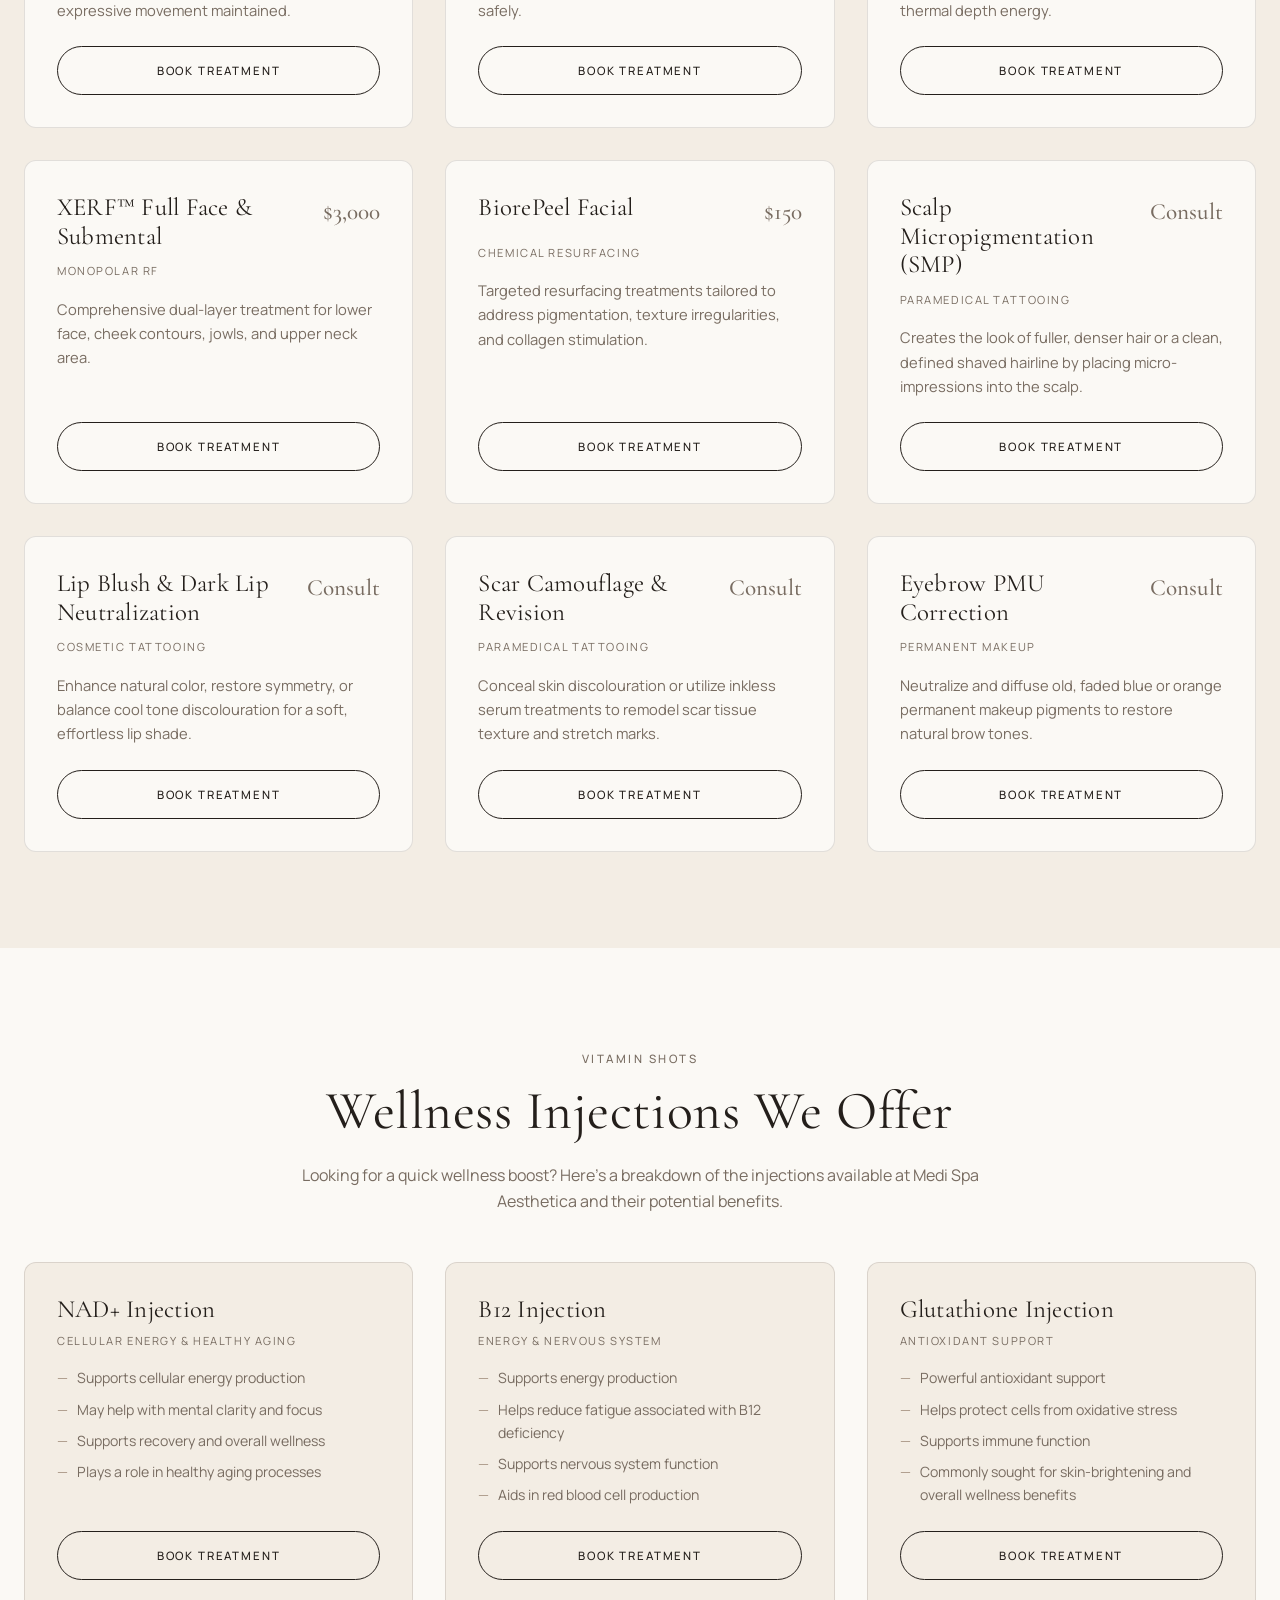
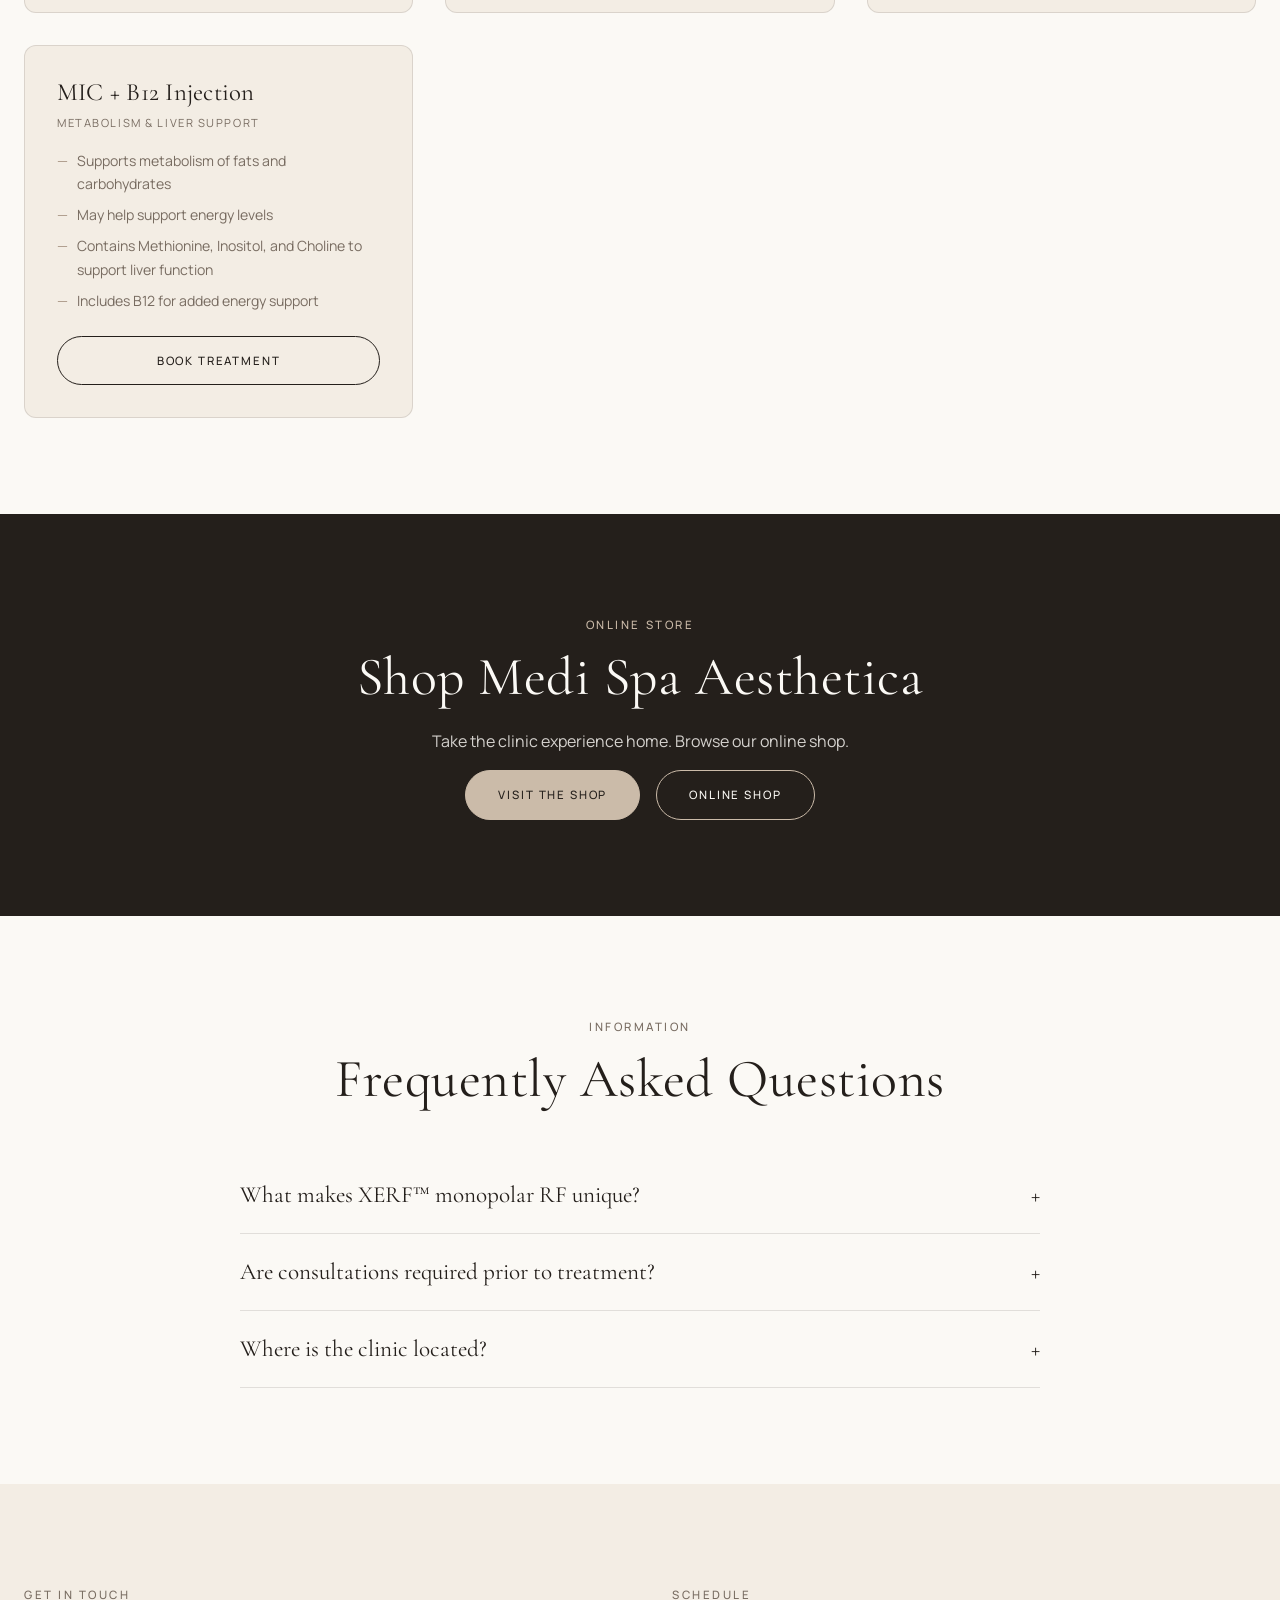
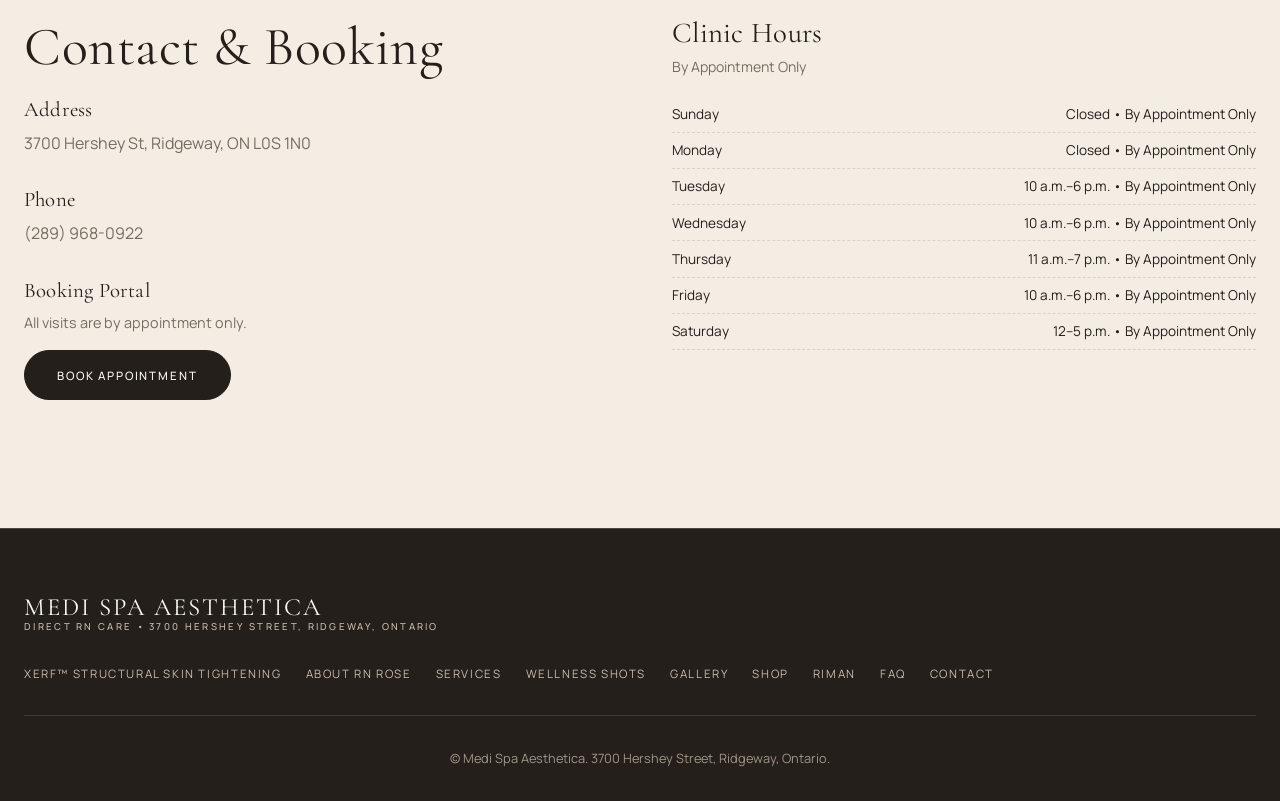
==== commit 374cdaf5: "Revise contact details and clinic hours formatting Updated contact information and clinic hours for " ====
--- a/index.html
+++ b/index.html
@@ -511,19 +511,31 @@
 				<span class="section-subtitle">Get In Touch</span>
 				<h2 class="section-title">Contact &amp; Booking</h2>
 				<div class="info-group">
-					<h4>Location</h4>
-					<p style="color: var(--taupe-text);">3700 Hershey Street, Ridgeway, Ontario</p>
+					<h4>Address</h4>
+					<p style="color: var(--taupe-text); margin-bottom: 0;">3700 Hershey St, Ridgeway, ON L0S 1N0</p>
+				</div>
+				<div class="info-group">
+					<h4>Phone</h4>
+					<p style="color: var(--taupe-text); margin-bottom: 0;"><a href="tel:+12899680922">(289) 968-0922</a></p>
 				</div>
 				<div class="info-group">
 					<h4>Booking Portal</h4>
-					<a href="https://lush-studio-104295.square.site/" target="_blank" rel="noopener" class="btn btn-primary">Book a Consultation or Appointment</a>
+					<p style="color: var(--taupe-text); font-size: 0.9rem;">All visits are by appointment only.</p>
+					<a href="https://lush-studio-104295.square.site/" target="_blank" rel="noopener" class="btn btn-primary">Book Appointment</a>
 				</div>
 			</div>
 			<div>
 				<span class="section-subtitle">Schedule</span>
-				<h3 style="font-size: 1.8rem; margin-bottom: 1rem;">Clinic Hours</h3>
+				<h3 style="font-size: 1.8rem; margin-bottom: 0.35rem;">Clinic Hours</h3>
+				<p style="color: var(--taupe-text); font-size: 0.88rem; margin-bottom: 1.15rem;">By Appointment Only</p>
 				<ul class="hours-list">
-					<li><span>Appointments</span><span>By Appointment</span></li>
+					<li><span>Sunday</span><span>Closed &bull; By Appointment Only</span></li>
+					<li><span>Monday</span><span>Closed &bull; By Appointment Only</span></li>
+					<li><span>Tuesday</span><span>10 a.m.&ndash;6 p.m. &bull; By Appointment Only</span></li>
+					<li><span>Wednesday</span><span>10 a.m.&ndash;6 p.m. &bull; By Appointment Only</span></li>
+					<li><span>Thursday</span><span>11 a.m.&ndash;7 p.m. &bull; By Appointment Only</span></li>
+					<li><span>Friday</span><span>10 a.m.&ndash;6 p.m. &bull; By Appointment Only</span></li>
+					<li><span>Saturday</span><span>12&ndash;5 p.m. &bull; By Appointment Only</span></li>
 				</ul>
 			</div>
 		</div>
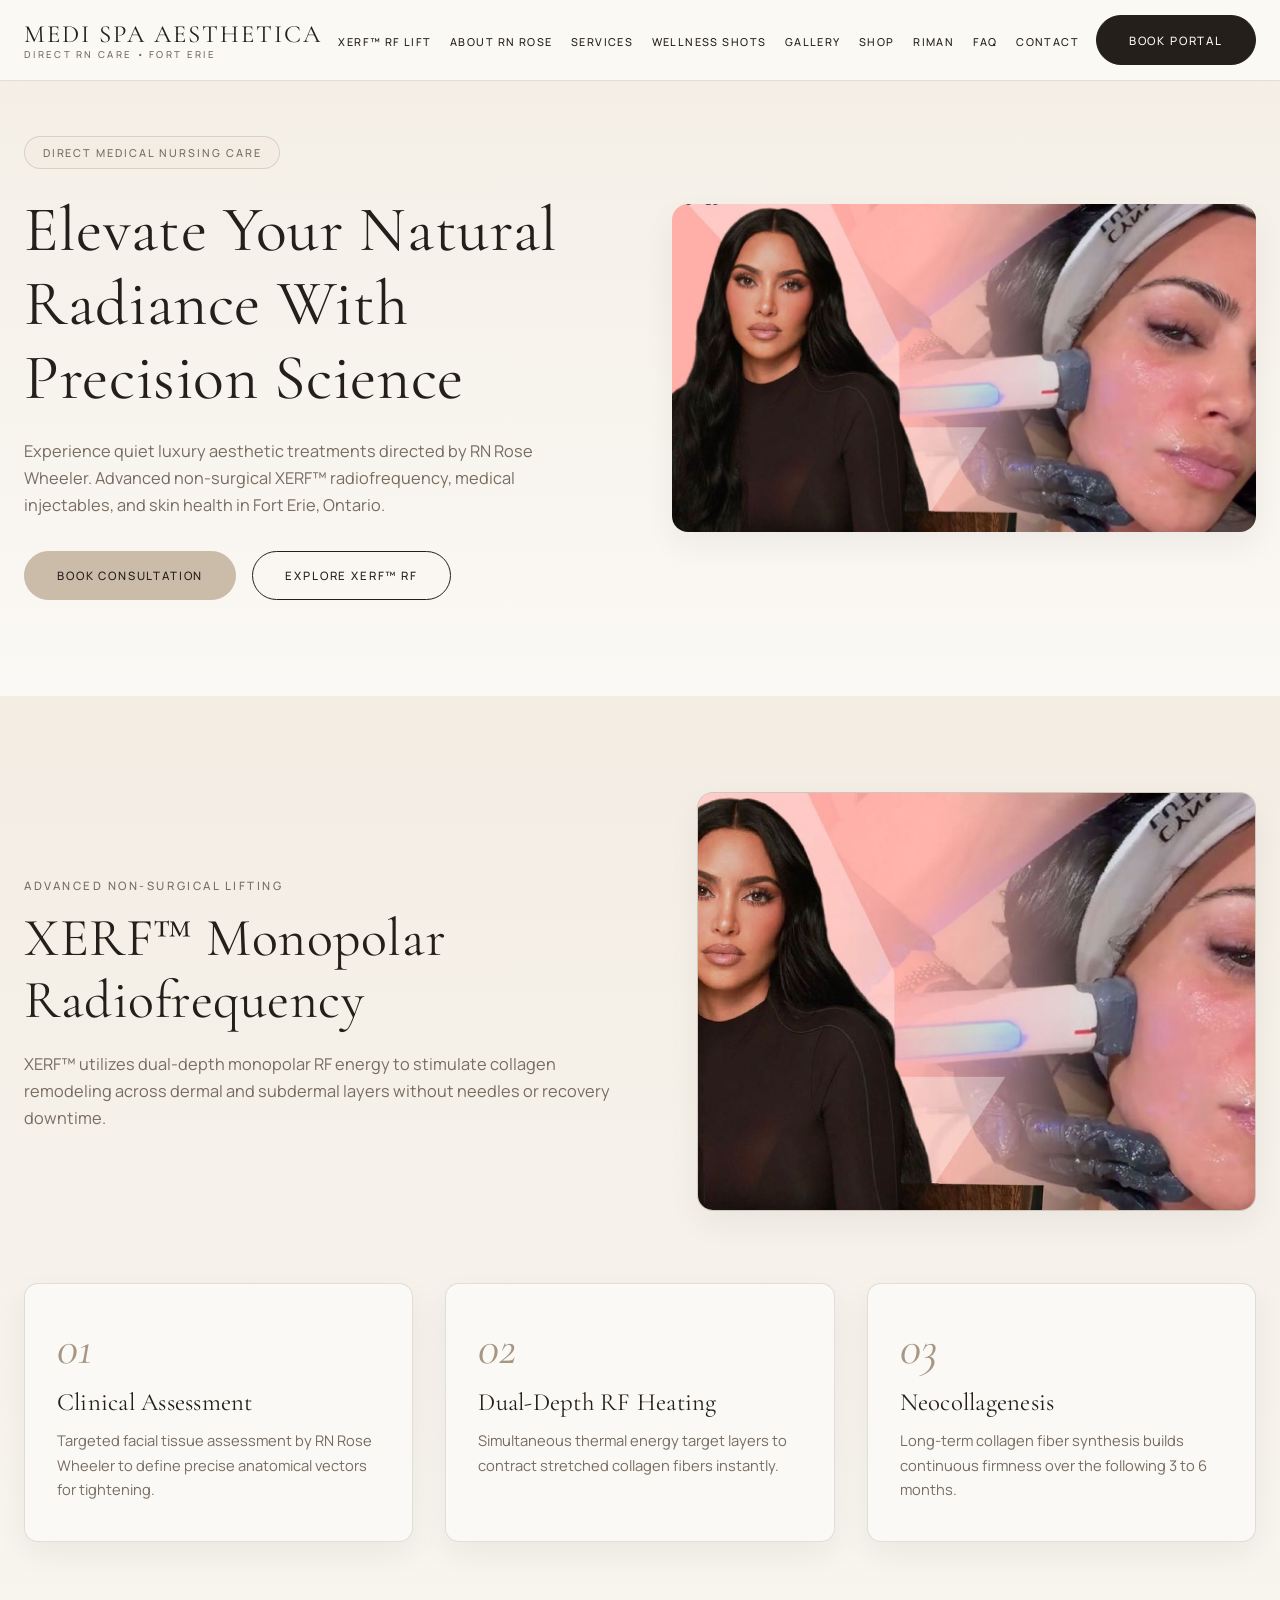
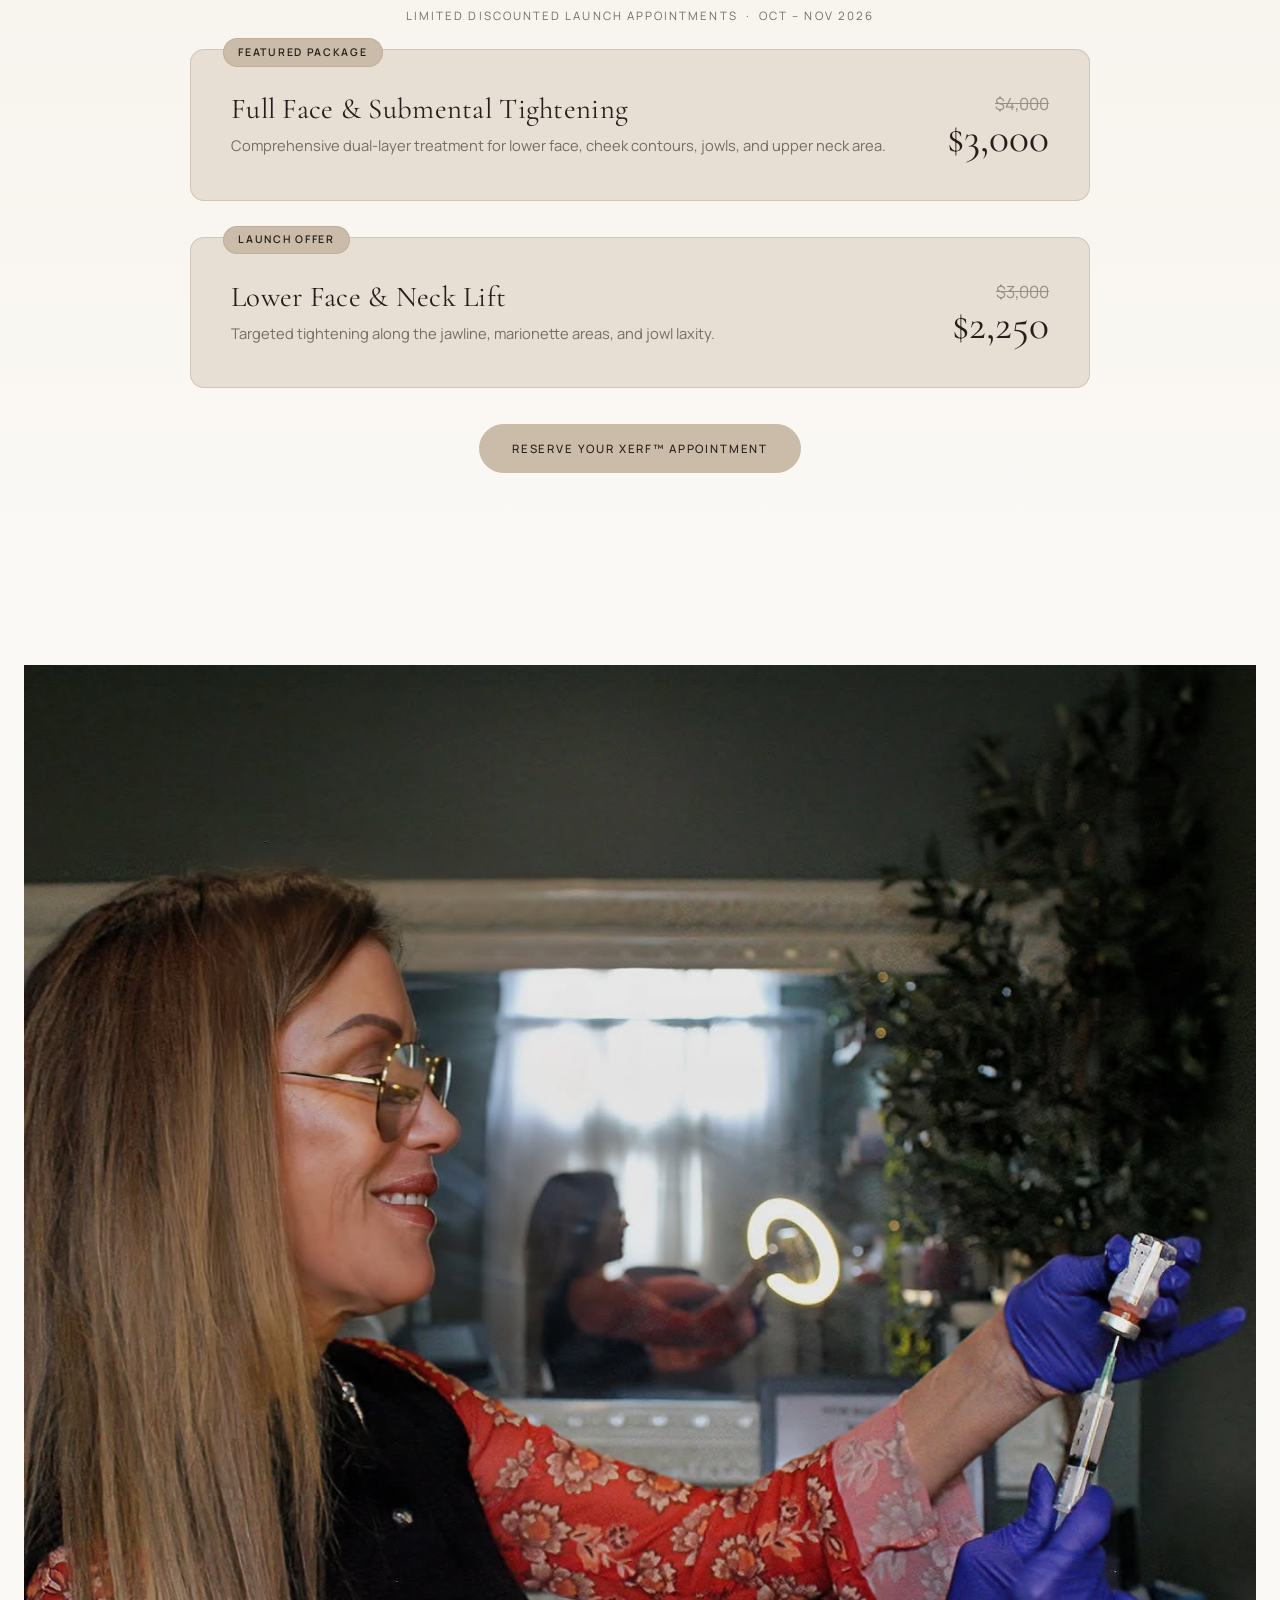
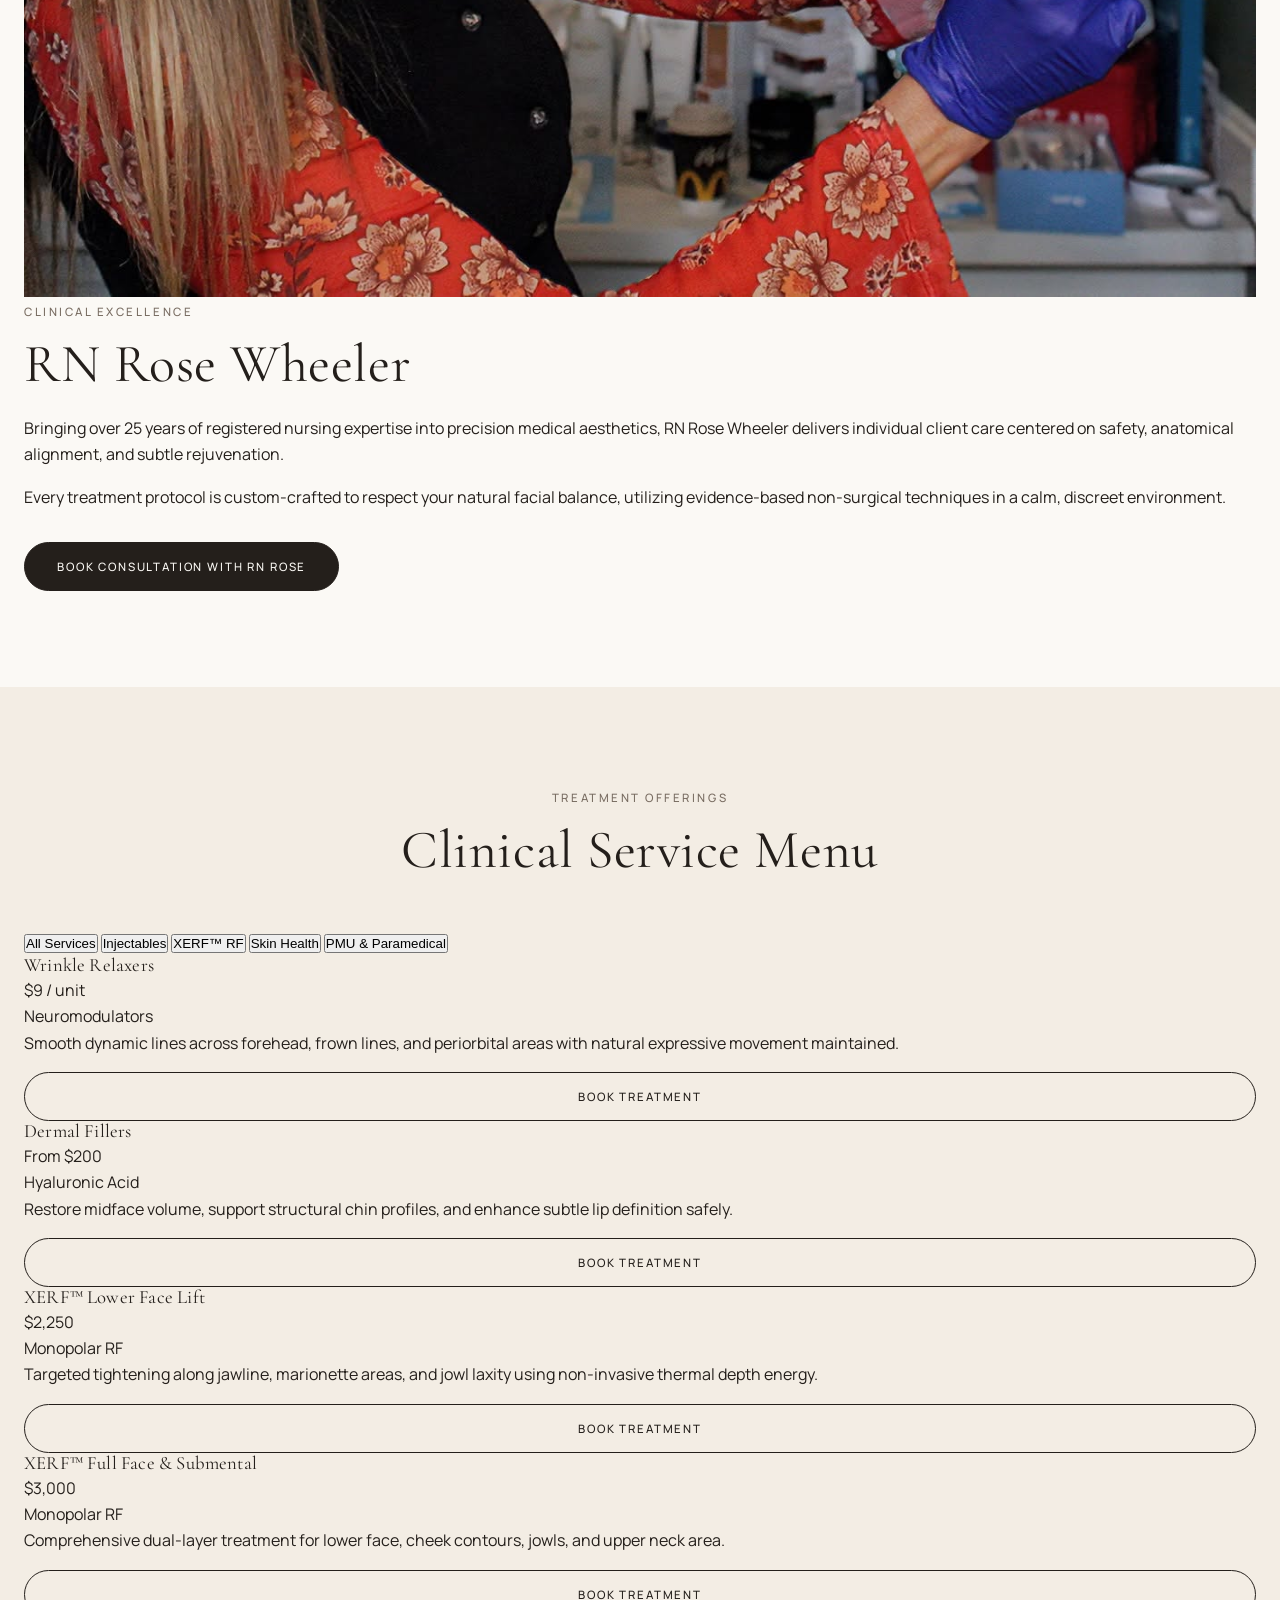
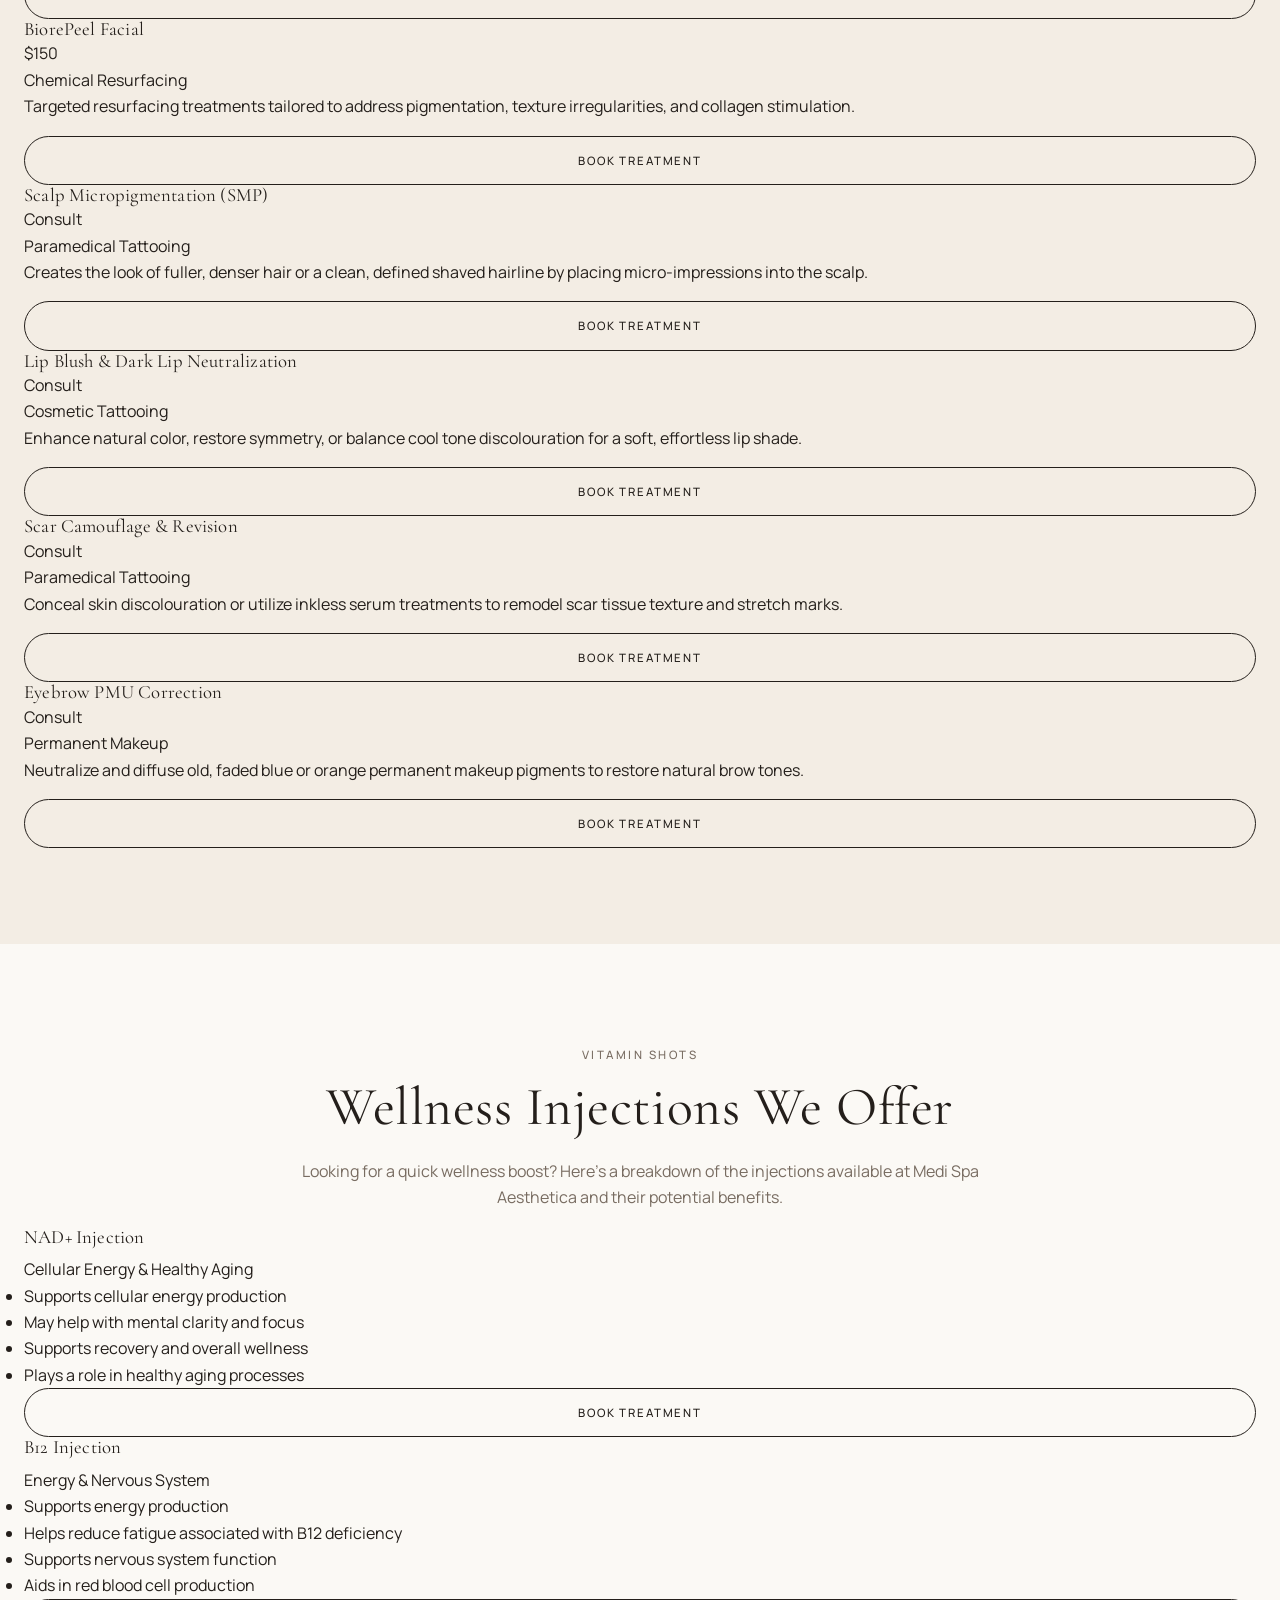
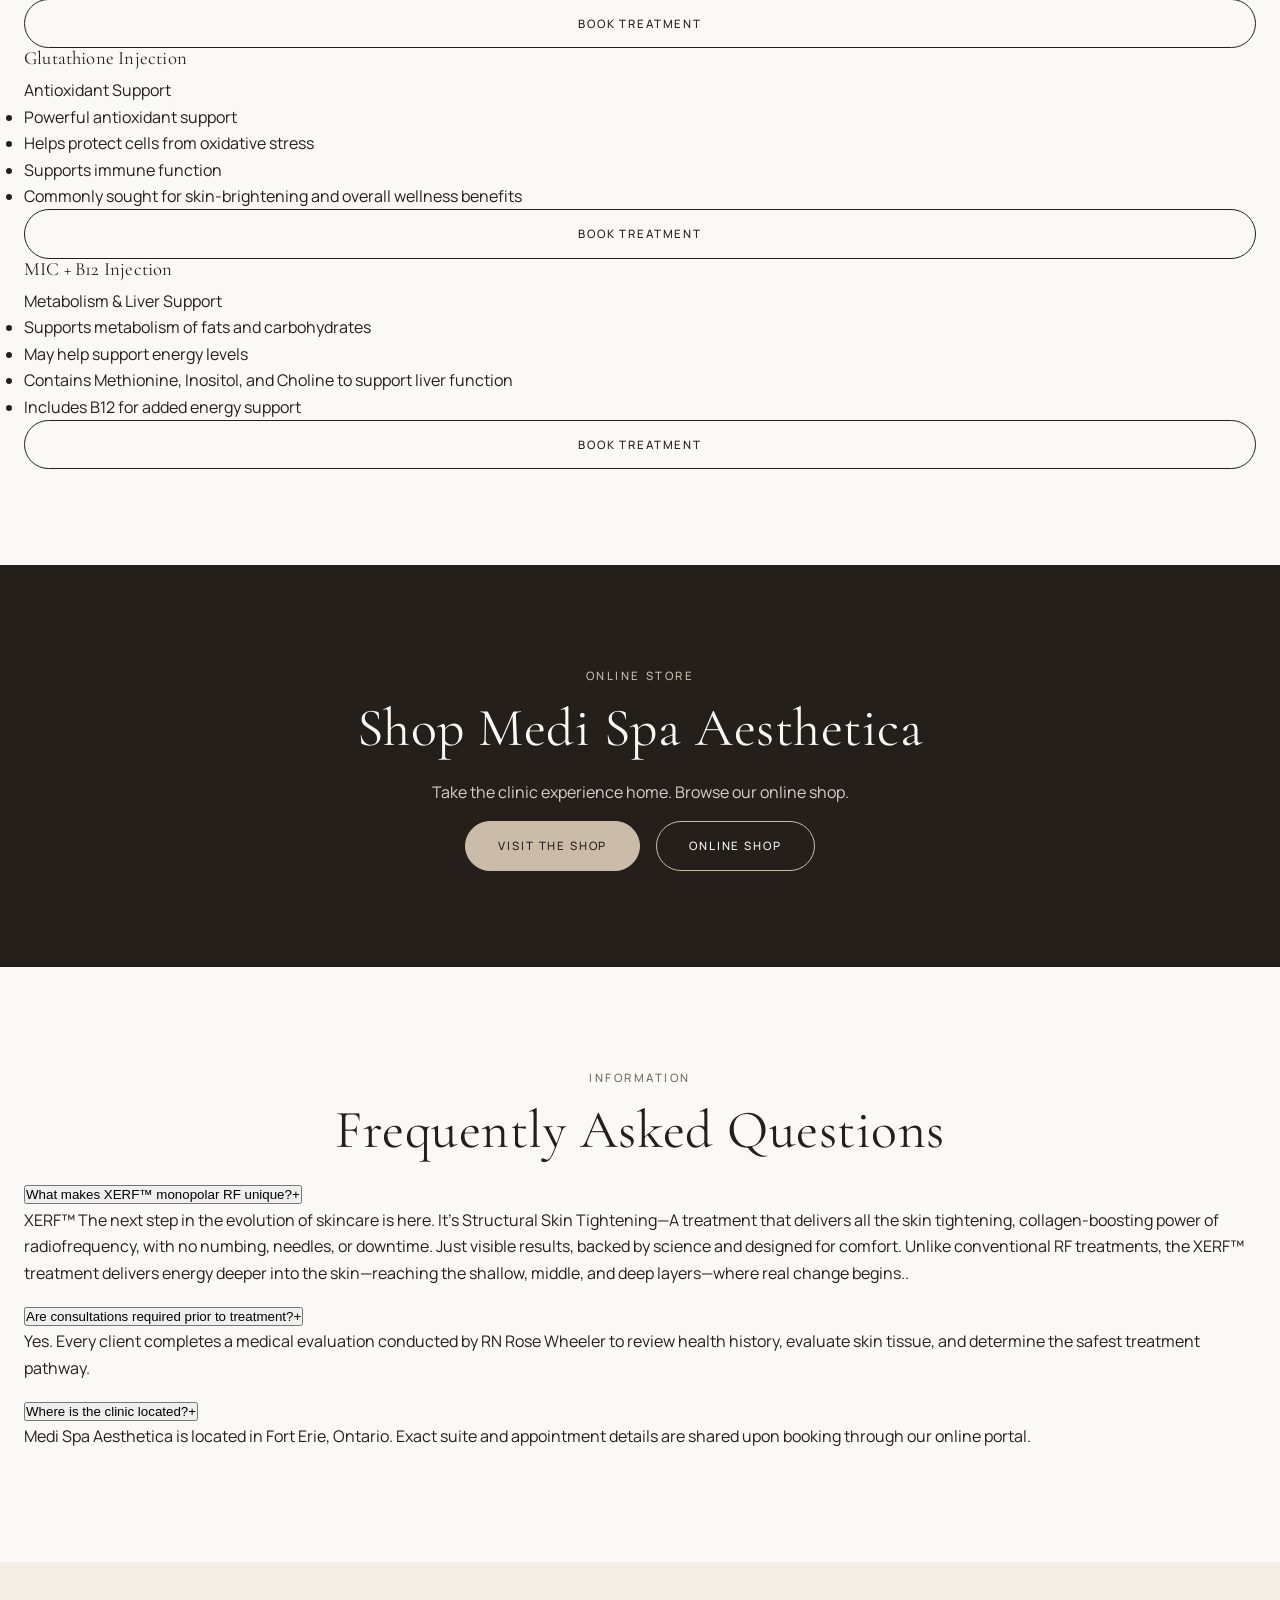
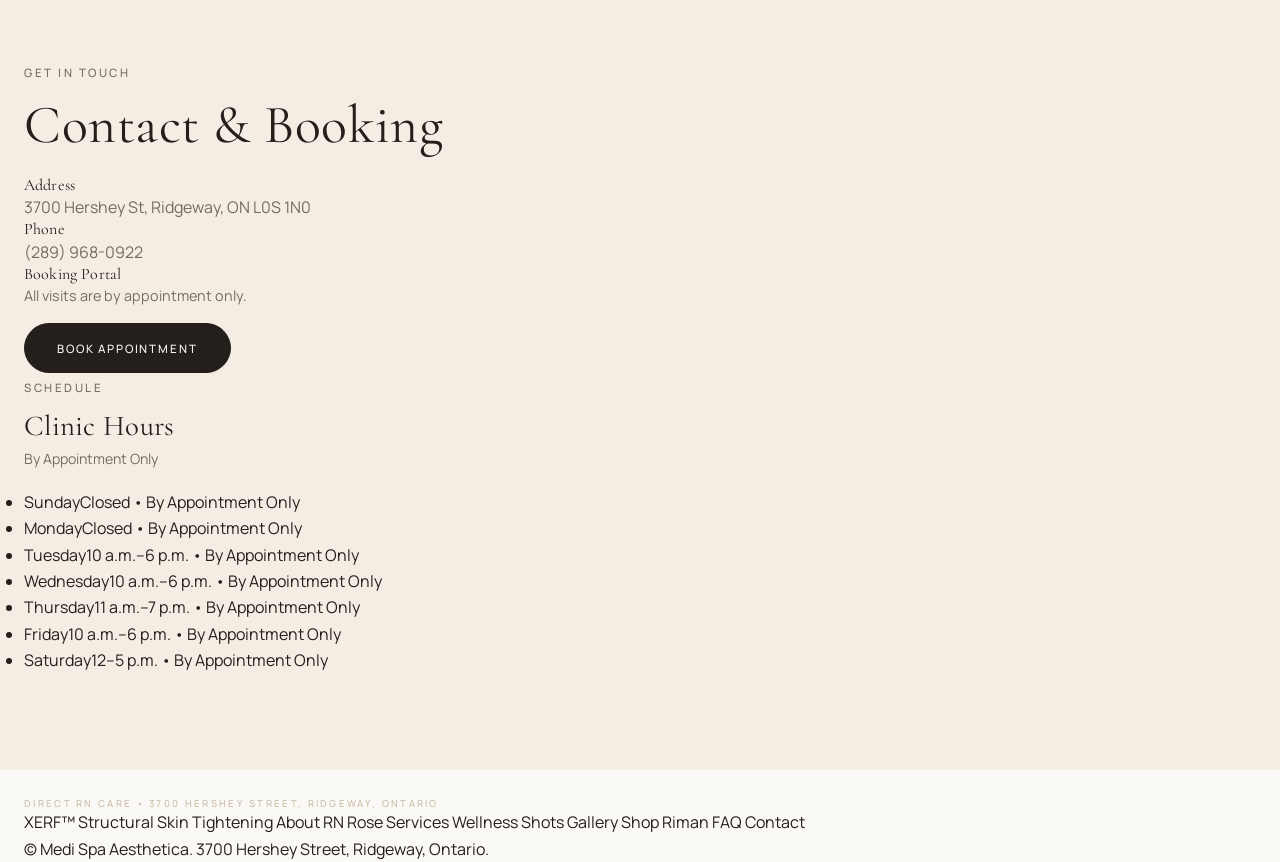
==== commit 2f3f558a: "Refactor XERF section styles and promo cards Updated styles for the XERF section, including backgrou" ====
--- a/index.html
+++ b/index.html
@@ -72,18 +72,24 @@
 		.hero-actions { display: flex; gap: 1rem; flex-wrap: wrap; }
 		.hero-img { width: 100%; border-radius: 16px; box-shadow: var(--shadow-soft); }
 
-		/* XERF (WARM ESPRESSO / TRAVERTINE EDITORIAL CONTRAST) */
-		.xerf-section { background-color: var(--espresso); color: var(--ivory); }
-		.xerf-header { max-width: 800px; margin: 0 auto 4rem auto; text-align: center; }
+		/* XERF (WARM TRAVERTINE & SAND EDITORIAL) */
+		.xerf-section { background: linear-gradient(180deg, var(--travertine) 0%, var(--ivory) 100%); color: var(--espresso); }
+		.xerf-split-top { display: grid; grid-template-columns: 1.05fr 0.95fr; gap: 3.5rem; align-items: center; margin-bottom: 4.5rem; }
+		.xerf-visual-frame { overflow: hidden; border-radius: 16px; background-color: var(--sand); border: 1px solid var(--border-light); box-shadow: var(--shadow-soft); aspect-ratio: 4 / 3; }
+		.xerf-visual-frame img { width: 100%; height: 100%; object-fit: cover; transition: transform 0.8s var(--transition-smooth); }
+		.xerf-visual-frame:hover img { transform: scale(1.03); }
 		.xerf-steps-grid { display: grid; grid-template-columns: repeat(auto-fit, minmax(280px, 1fr)); gap: 2rem; margin-bottom: 4rem; }
-		.xerf-step-card { background-color: var(--espresso-soft); padding: 2.5rem 2rem; border: 1px solid rgba(203, 187, 169, 0.22); border-radius: 12px; position: relative; }
-		.xerf-step-num { font-family: var(--font-serif); font-size: 3rem; font-style: italic; color: var(--taupe-pill); opacity: 0.75; line-height: 1; margin-bottom: 1rem; }
-		.xerf-step-title { font-size: 1.5rem; margin-bottom: 0.75rem; color: var(--ivory); }
-		.xerf-promo-card { background-color: var(--espresso-soft); border: 1px solid rgba(203, 187, 169, 0.45); border-radius: 14px; padding: 2.5rem; margin-bottom: 2.25rem; display: flex; align-items: center; justify-content: space-between; gap: 2rem; position: relative; }
-		.xerf-badge { position: absolute; top: -12px; left: 2rem; background-color: var(--taupe-pill); color: var(--espresso); font-size: 0.66rem; font-weight: 600; text-transform: uppercase; letter-spacing: 0.16em; padding: 0.28rem 0.85rem; border-radius: 999px; }
-		.xerf-price-was { font-size: 1.05rem; text-decoration: line-through; color: var(--taupe-pill); opacity: 0.65; text-align: right; }
-		.xerf-price-value { font-family: var(--font-serif); font-size: 2.6rem; color: var(--ivory); line-height: 1; }
-		.xerf-note { text-align: center; font-size: 0.72rem; letter-spacing: 0.18em; text-transform: uppercase; color: var(--taupe-pill); margin-bottom: 1.5rem; }
+		.xerf-step-card { background-color: var(--ivory); padding: 2.5rem 2rem; border: 1px solid var(--border-light); border-radius: 14px; position: relative; box-shadow: var(--shadow-soft); }
+		.xerf-step-num { font-family: var(--font-serif); font-size: 3rem; font-style: italic; color: var(--taupe-mid); line-height: 1; margin-bottom: 1rem; }
+		.xerf-step-title { font-size: 1.55rem; margin-bottom: 0.75rem; color: var(--espresso); }
+		.xerf-promo-card { background-color: var(--sand); border: 1px solid var(--border-taupe); border-radius: 14px; padding: 2.5rem; margin-bottom: 2.25rem; display: flex; align-items: center; justify-content: space-between; gap: 2rem; position: relative; }
+		.xerf-badge { position: absolute; top: -12px; left: 2rem; background-color: var(--taupe-pill); color: var(--espresso); font-size: 0.66rem; font-weight: 600; text-transform: uppercase; letter-spacing: 0.16em; padding: 0.28rem 0.9rem; border-radius: 999px; border: 1px solid var(--border-taupe); }
+		.xerf-price-was { font-size: 1.05rem; text-decoration: line-through; color: var(--taupe-text); opacity: 0.7; text-align: right; }
+		.xerf-price-value { font-family: var(--font-serif); font-size: 2.6rem; color: var(--espresso); line-height: 1; }
+		.xerf-note { text-align: center; font-size: 0.72rem; letter-spacing: 0.18em; text-transform: uppercase; color: var(--taupe-text); margin-bottom: 1.5rem; }
+
+		@media (max-width: 992px) {
+			.xerf-split-top { grid-template-columns: 1fr; gap: 2.5rem; }
 
 		/* ABOUT & SERVICES */
 		.about-grid { display: grid; grid-template-columns: 1fr 1fr; gap: 4rem; align-items: center; }
@@ -211,27 +217,32 @@
 	<!-- XERF -->
 	<section id="xerf" class="section-padding xerf-section">
 		<div class="container">
-			<div class="xerf-header">
-				<span class="section-subtitle" style="color: var(--taupe-pill);">Advanced Non-Surgical Lifting</span>
-				<h2 class="section-title" style="color: var(--ivory);">XERF&trade; Monopolar Radiofrequency</h2>
-				<p style="color: rgba(251, 249, 245, 0.82);">XERF&trade; utilizes dual-depth monopolar RF energy to stimulate collagen remodeling across dermal and subdermal layers without needles or recovery downtime.</p>
+			<div class="xerf-split-top">
+				<div>
+					<span class="section-subtitle">Advanced Non-Surgical Lifting</span>
+					<h2 class="section-title">XERF&trade; Monopolar Radiofrequency</h2>
+					<p style="color: var(--taupe-text); font-size: 1.02rem; margin-bottom: 0;">XERF&trade; utilizes dual-depth monopolar RF energy to stimulate collagen remodeling across dermal and subdermal layers without needles or recovery downtime.</p>
+				</div>
+				<div class="xerf-visual-frame">
+					<img src="202602270537-main.cropped_1772145453.jpg" alt="XERF Monopolar Radiofrequency at Medi Spa Aesthetica" onerror="this.style.display='none'">
+				</div>
 			</div>
 
 			<div class="xerf-steps-grid">
 				<div class="xerf-step-card">
 					<div class="xerf-step-num">01</div>
 					<h3 class="xerf-step-title">Clinical Assessment</h3>
-					<p style="color: var(--taupe-pill); font-size: 0.9rem;">Targeted facial tissue assessment by RN Rose Wheeler to define precise anatomical vectors for tightening.</p>
+					<p style="color: var(--taupe-text); font-size: 0.92rem; margin-bottom: 0;">Targeted facial tissue assessment by RN Rose Wheeler to define precise anatomical vectors for tightening.</p>
 				</div>
 				<div class="xerf-step-card">
 					<div class="xerf-step-num">02</div>
 					<h3 class="xerf-step-title">Dual-Depth RF Heating</h3>
-					<p style="color: var(--taupe-pill); font-size: 0.9rem;">Simultaneous thermal energy target layers to contract stretched collagen fibers instantly.</p>
+					<p style="color: var(--taupe-text); font-size: 0.92rem; margin-bottom: 0;">Simultaneous thermal energy target layers to contract stretched collagen fibers instantly.</p>
 				</div>
 				<div class="xerf-step-card">
 					<div class="xerf-step-num">03</div>
 					<h3 class="xerf-step-title">Neocollagenesis</h3>
-					<p style="color: var(--taupe-pill); font-size: 0.9rem;">Long-term collagen fiber synthesis builds continuous firmness over the following 3 to 6 months.</p>
+					<p style="color: var(--taupe-text); font-size: 0.92rem; margin-bottom: 0;">Long-term collagen fiber synthesis builds continuous firmness over the following 3 to 6 months.</p>
 				</div>
 			</div>
 
@@ -240,8 +251,8 @@
 				<div class="xerf-promo-card">
 					<span class="xerf-badge">Featured Package</span>
 					<div>
-						<h3 style="font-size: 1.8rem; color: var(--ivory); margin-bottom: 0.5rem;">Full Face &amp; Submental Tightening</h3>
-						<p style="color: rgba(251, 249, 245, 0.78); font-size: 0.9rem; margin-bottom:0;">Comprehensive dual-layer treatment for lower face, cheek contours, jowls, and upper neck area.</p>
+						<h3 style="font-size: 1.8rem; color: var(--espresso); margin-bottom: 0.5rem;">Full Face &amp; Submental Tightening</h3>
+						<p style="color: var(--taupe-text); font-size: 0.92rem; margin-bottom:0;">Comprehensive dual-layer treatment for lower face, cheek contours, jowls, and upper neck area.</p>
 					</div>
 					<div>
 						<div class="xerf-price-was">$4,000</div>
@@ -251,8 +262,8 @@
 				<div class="xerf-promo-card">
 					<span class="xerf-badge">Launch Offer</span>
 					<div>
-						<h3 style="font-size: 1.8rem; color: var(--ivory); margin-bottom: 0.5rem;">Lower Face &amp; Neck Lift</h3>
-						<p style="color: rgba(251, 249, 245, 0.78); font-size: 0.9rem; margin-bottom:0;">Targeted tightening along the jawline, marionette areas, and jowl laxity.</p>
+						<h3 style="font-size: 1.8rem; color: var(--espresso); margin-bottom: 0.5rem;">Lower Face &amp; Neck Lift</h3>
+						<p style="color: var(--taupe-text); font-size: 0.92rem; margin-bottom:0;">Targeted tightening along the jawline, marionette areas, and jowl laxity.</p>
 					</div>
 					<div>
 						<div class="xerf-price-was">$3,000</div>
@@ -265,7 +276,6 @@
 			</div>
 		</div>
 	</section>
-
 	<!-- Practitioner -->
 	<section id="about" class="section-padding">
 		<div class="container about-grid">
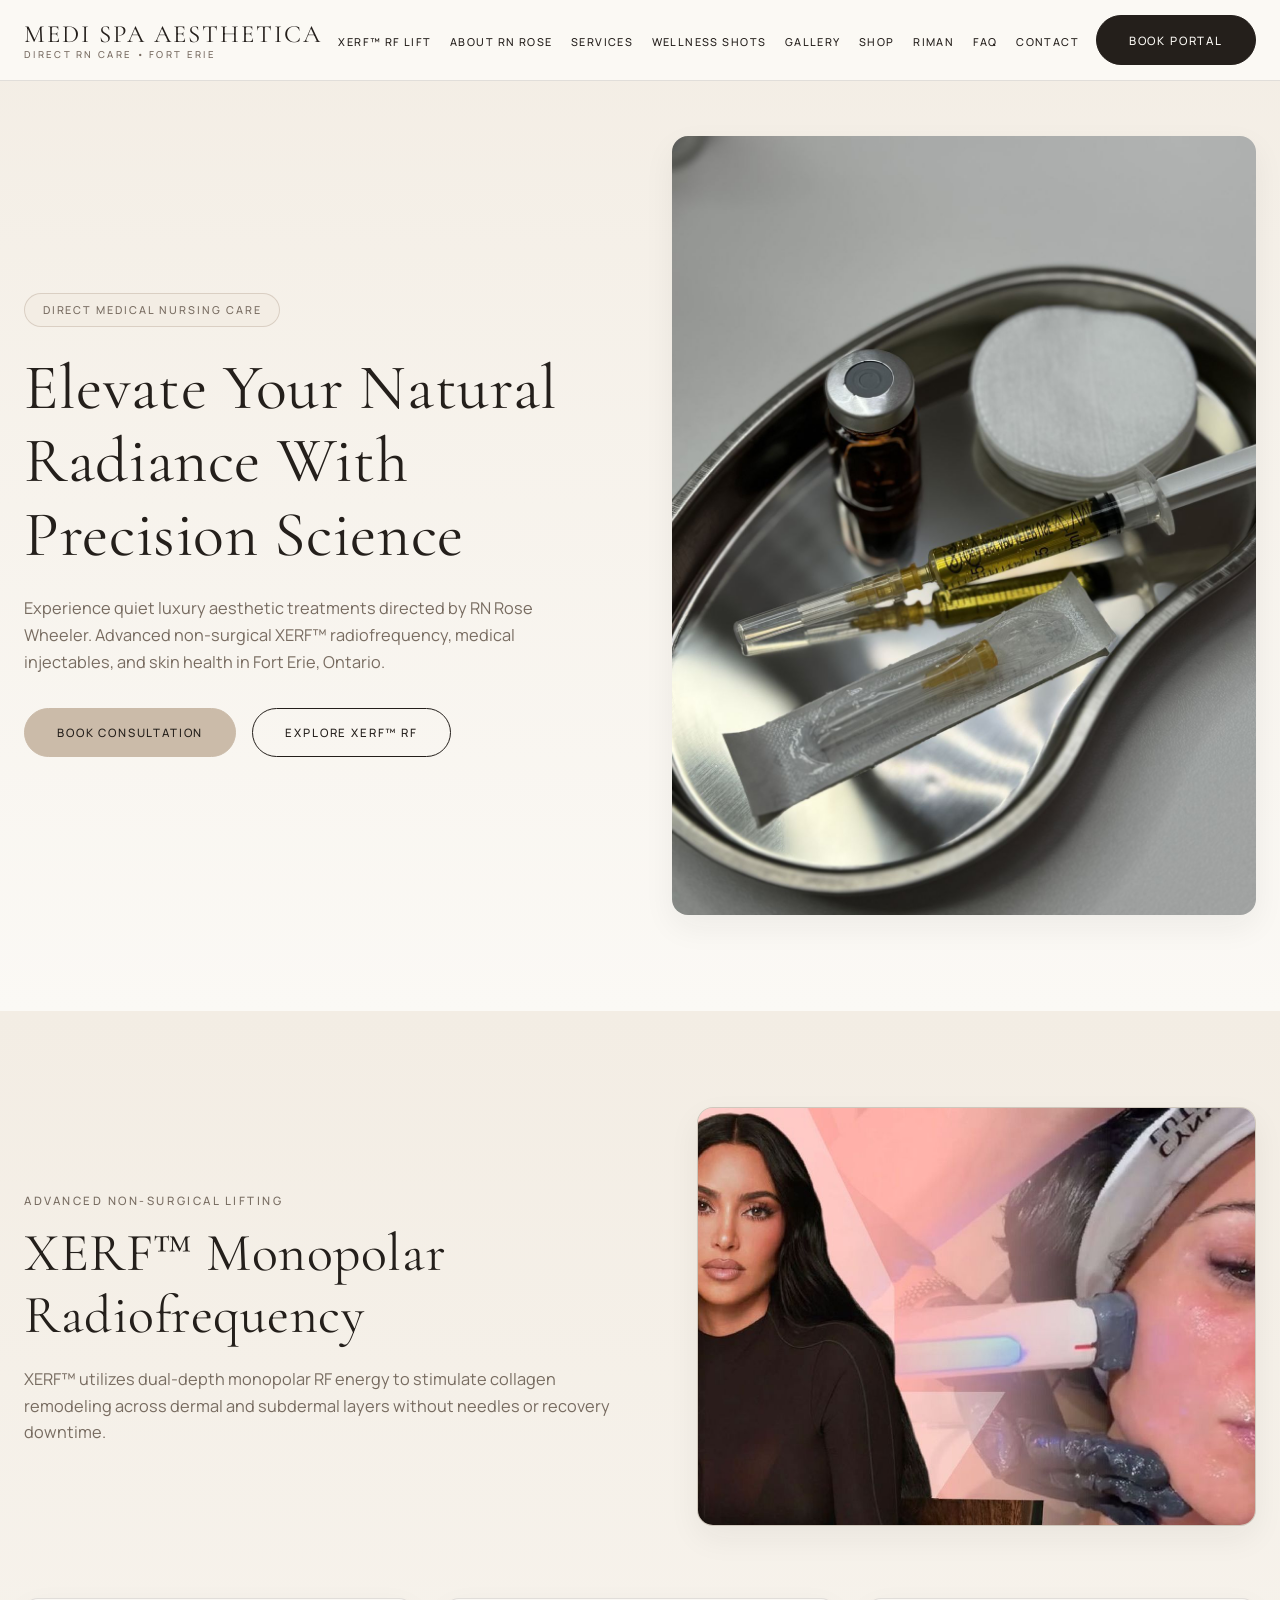
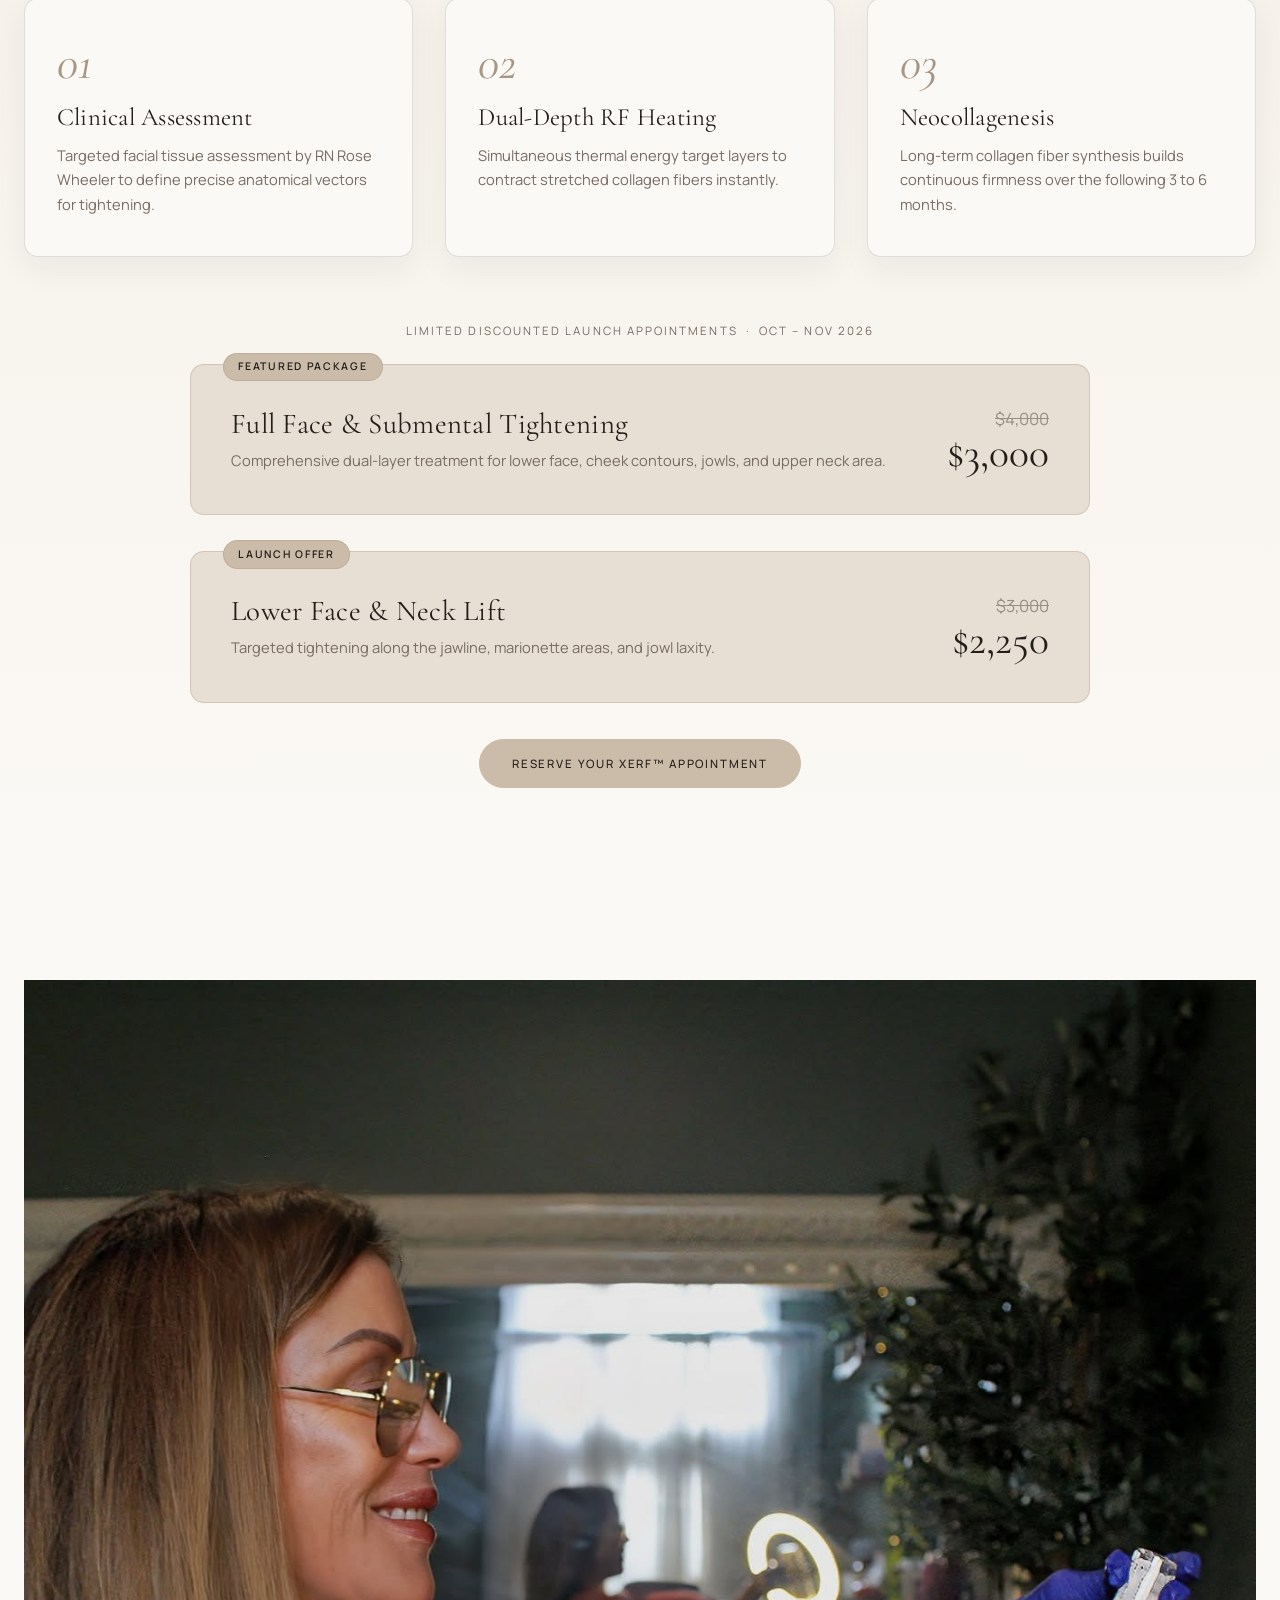
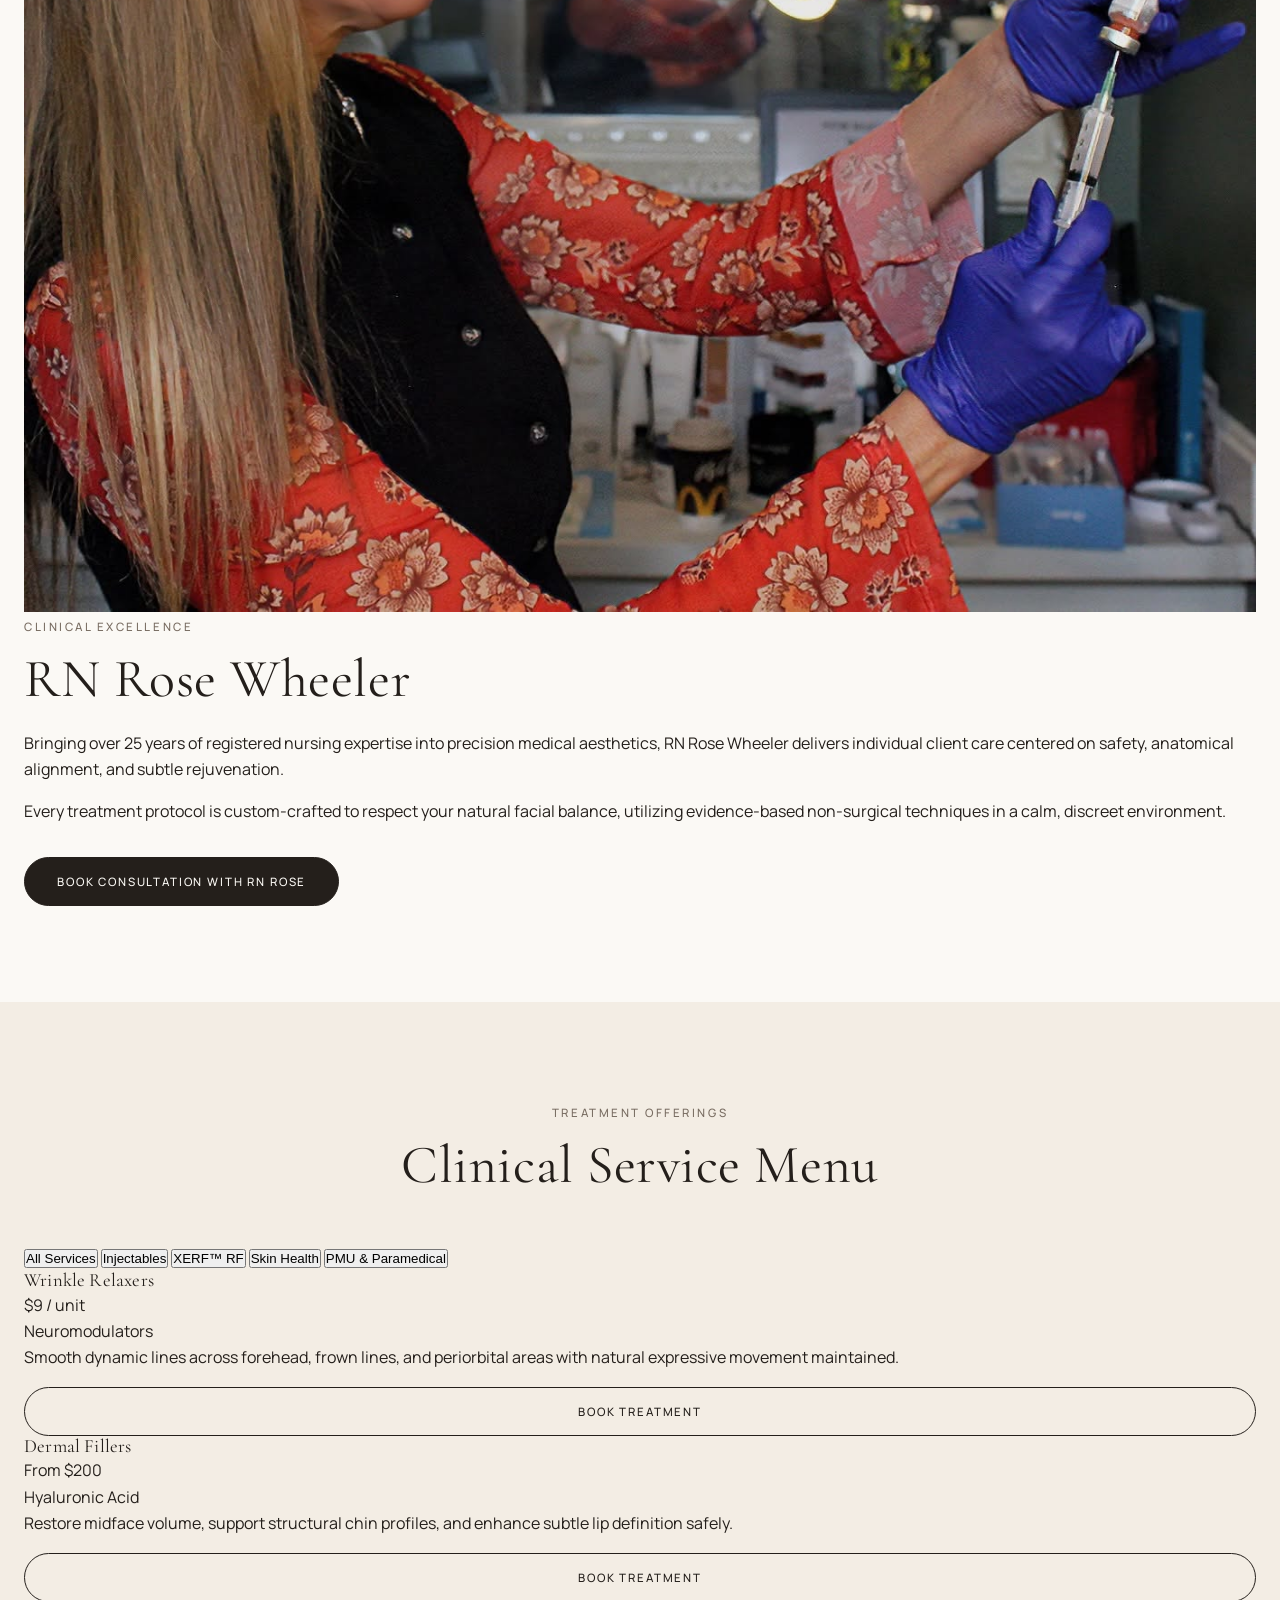
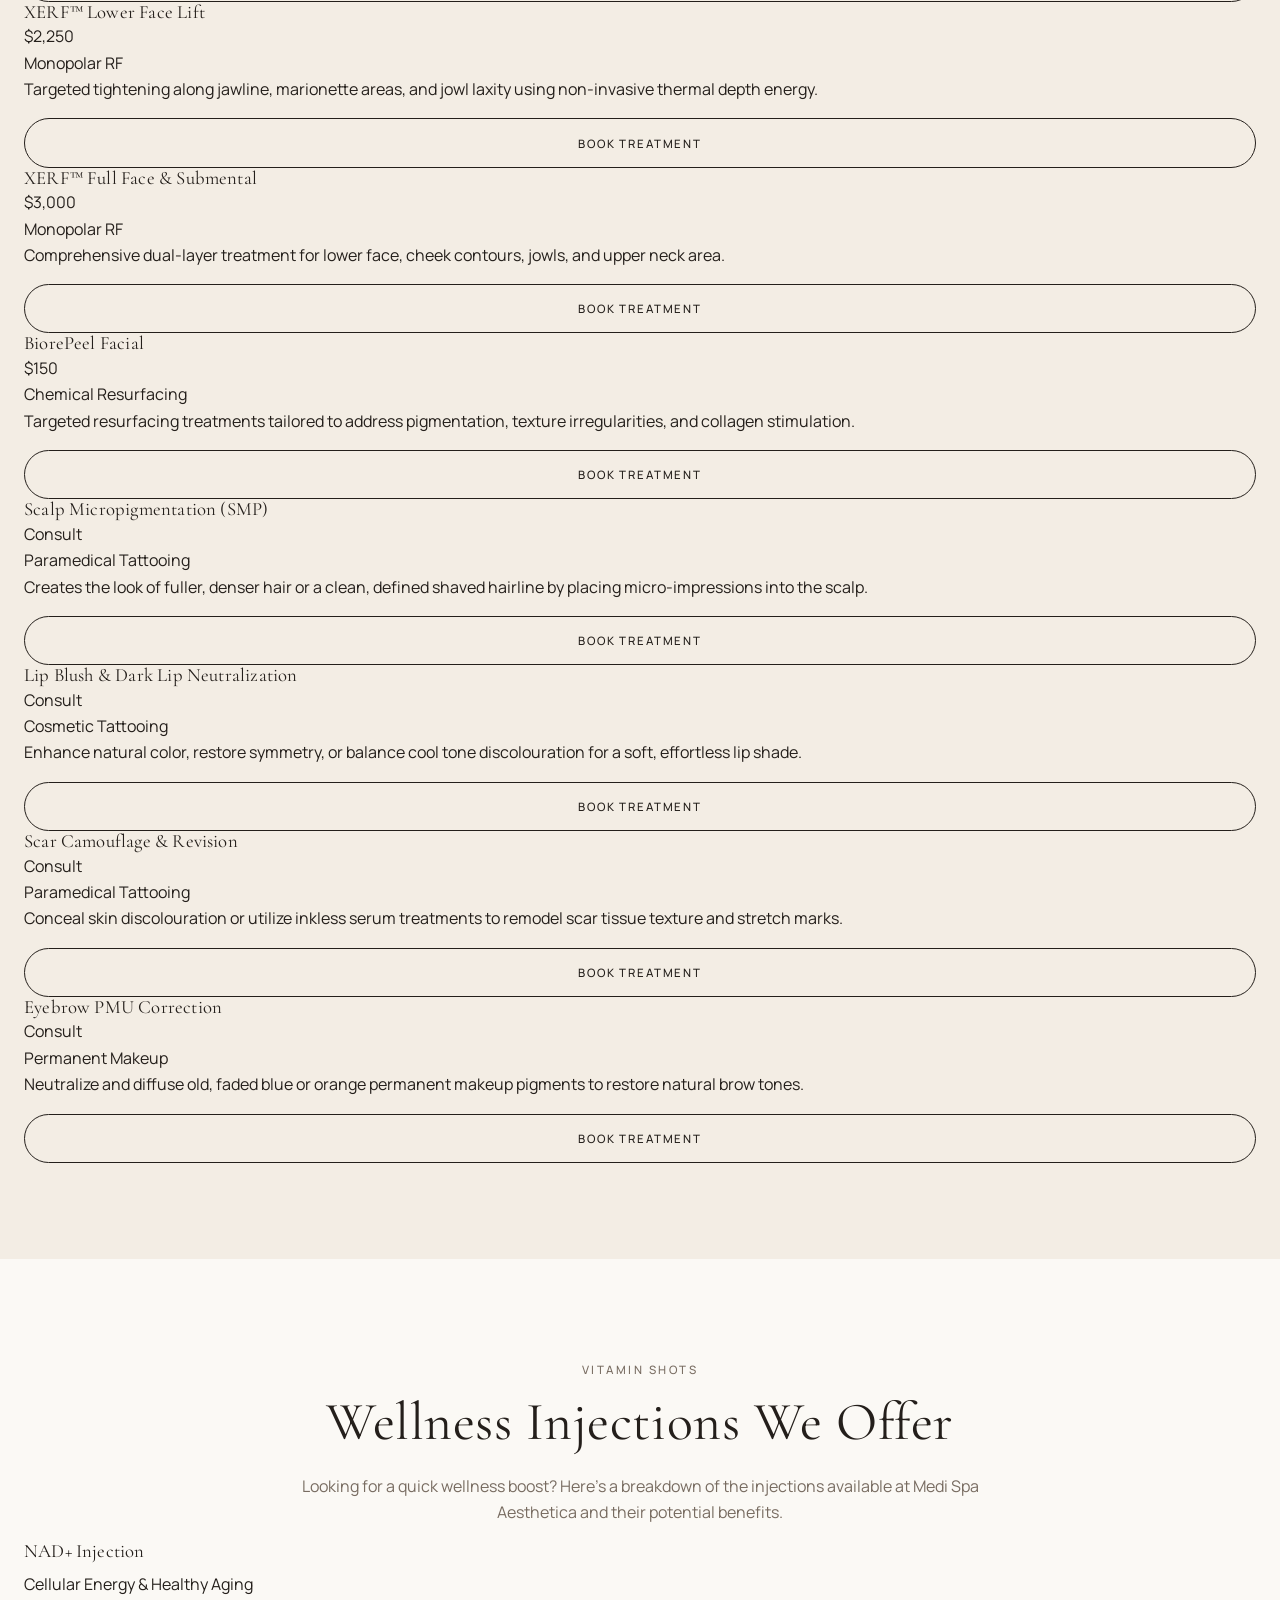
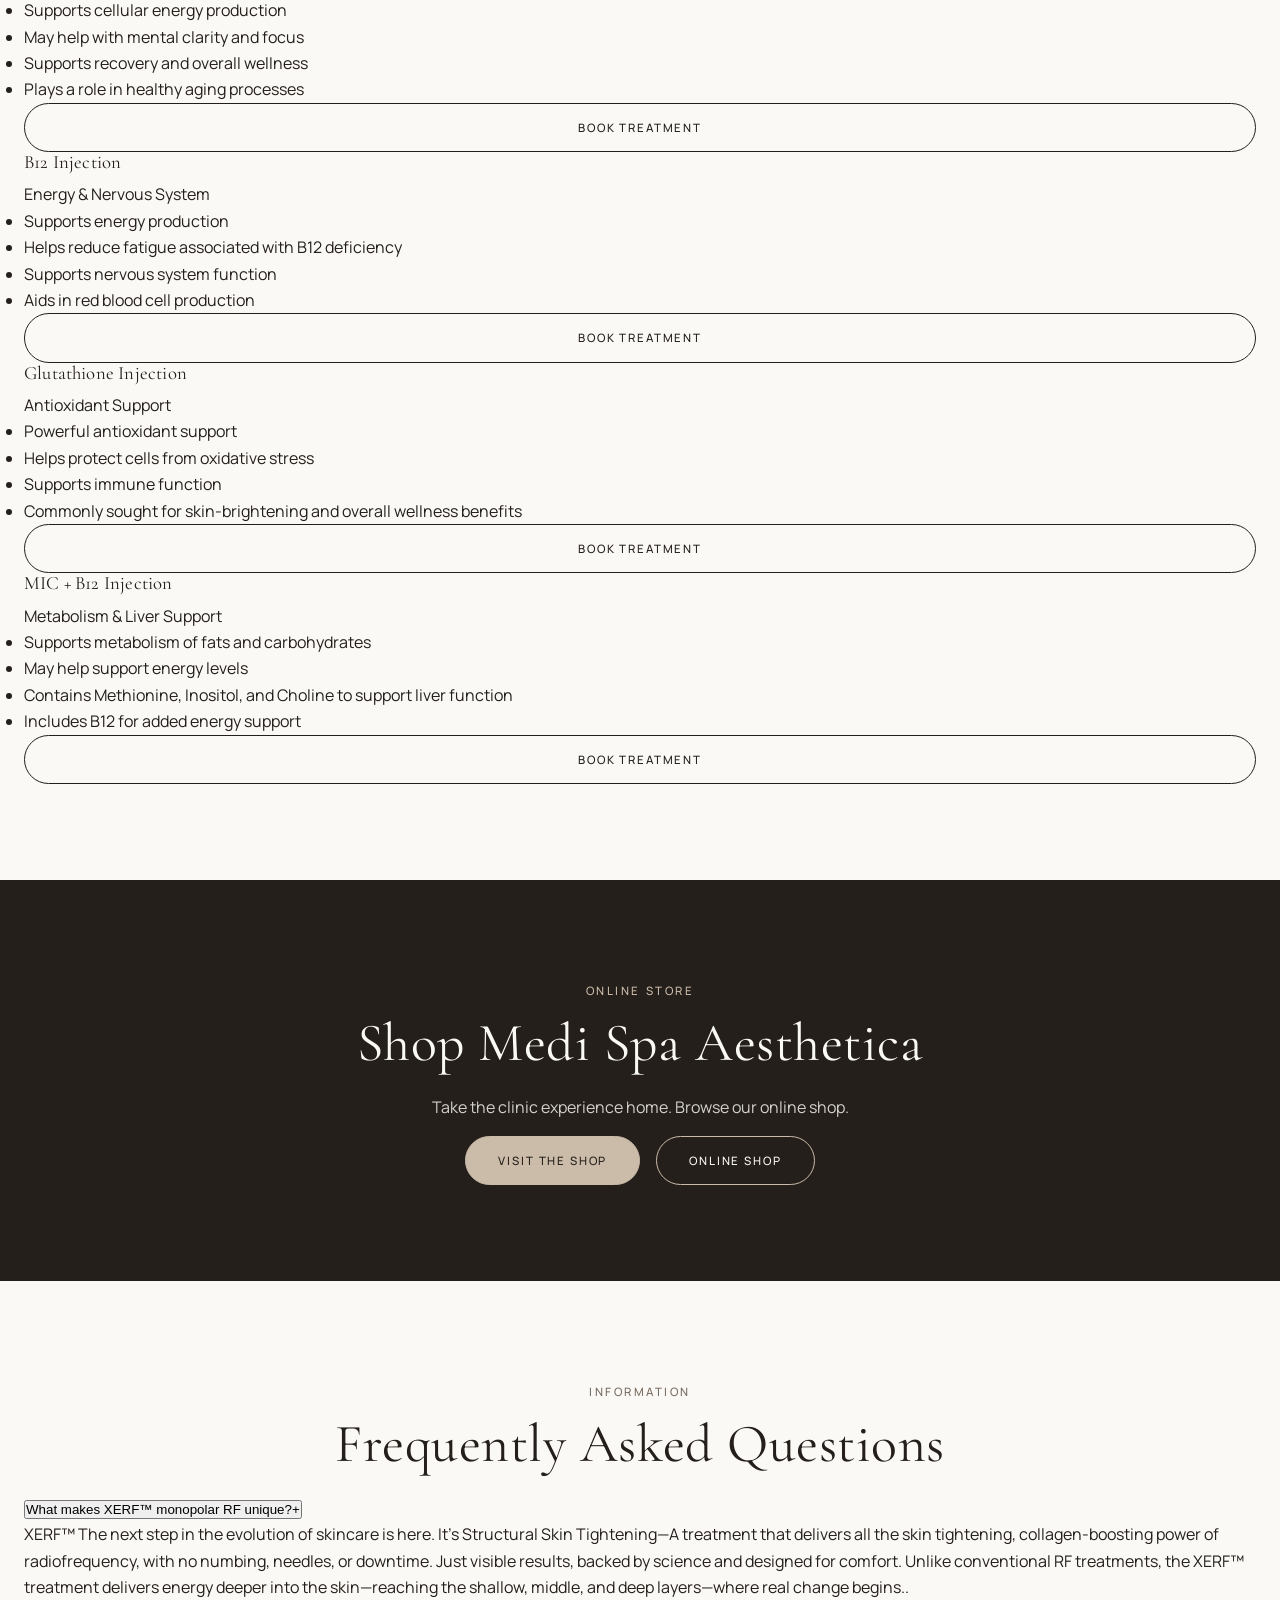
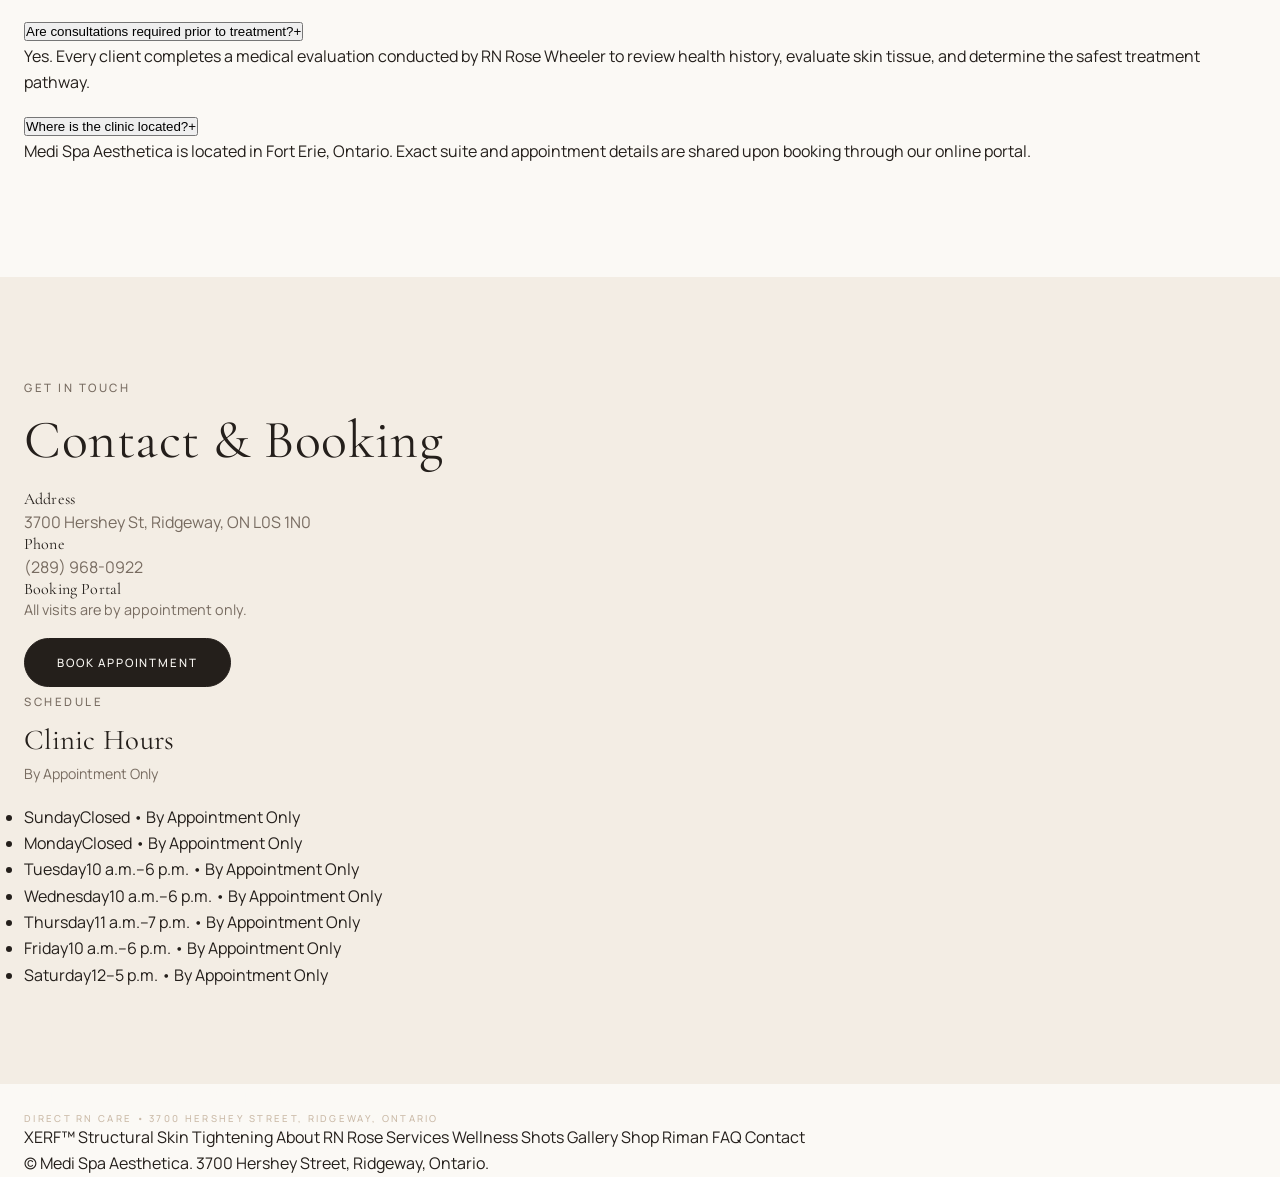
==== commit 8d7d720e: "Update hero image source in index.html" ====
--- a/index.html
+++ b/index.html
@@ -209,7 +209,7 @@
 				</div>
 			</div>
 			<div>
-				<img src="202602270537-main.cropped_1772145453.jpg" alt="Medi Spa Aesthetica" class="hero-img" onerror="this.src='https://via.placeholder.com/600x600?text=Medi+Spa+Aesthetica'">
+				<img src="aestheticplate.jpg" alt="Medi Spa Aesthetica" class="hero-img" onerror="this.src='https://via.placeholder.com/600x600?text=Medi+Spa+Aesthetica'">
 			</div>
 		</div>
 	</section>
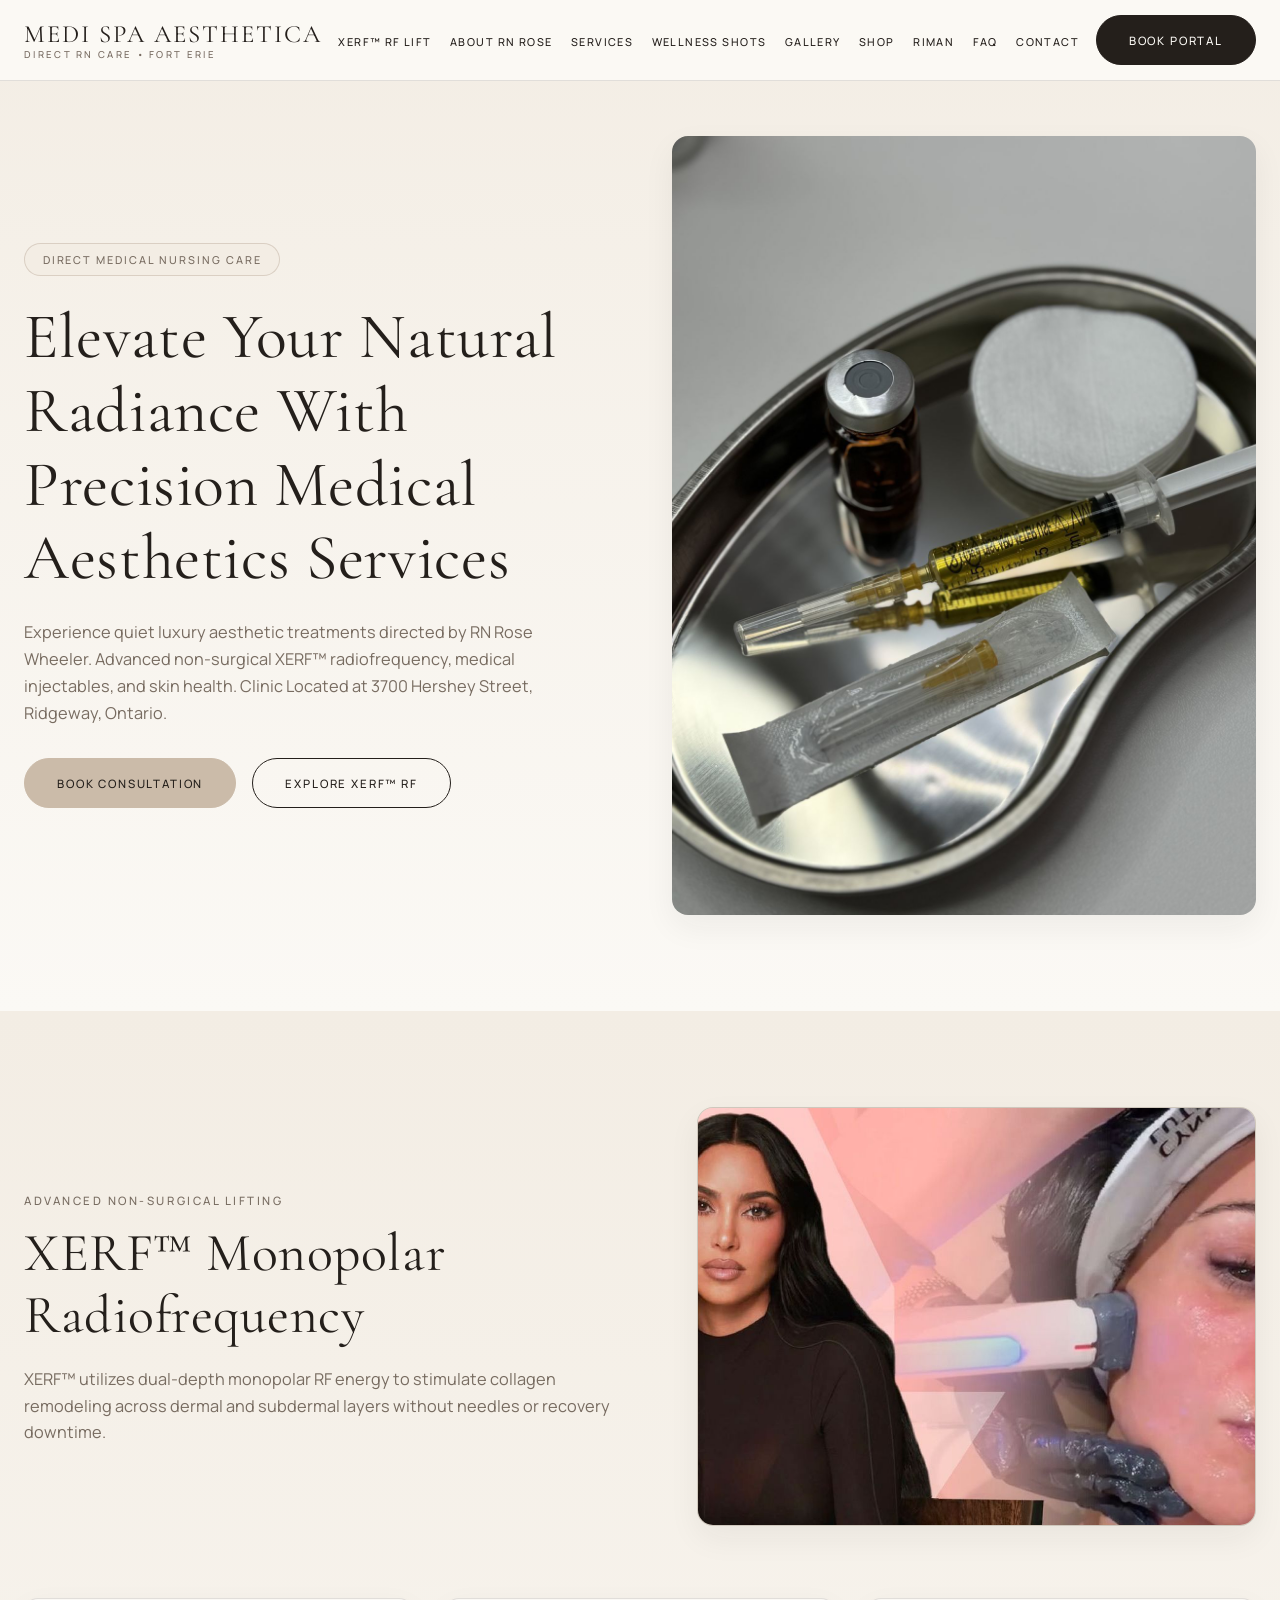
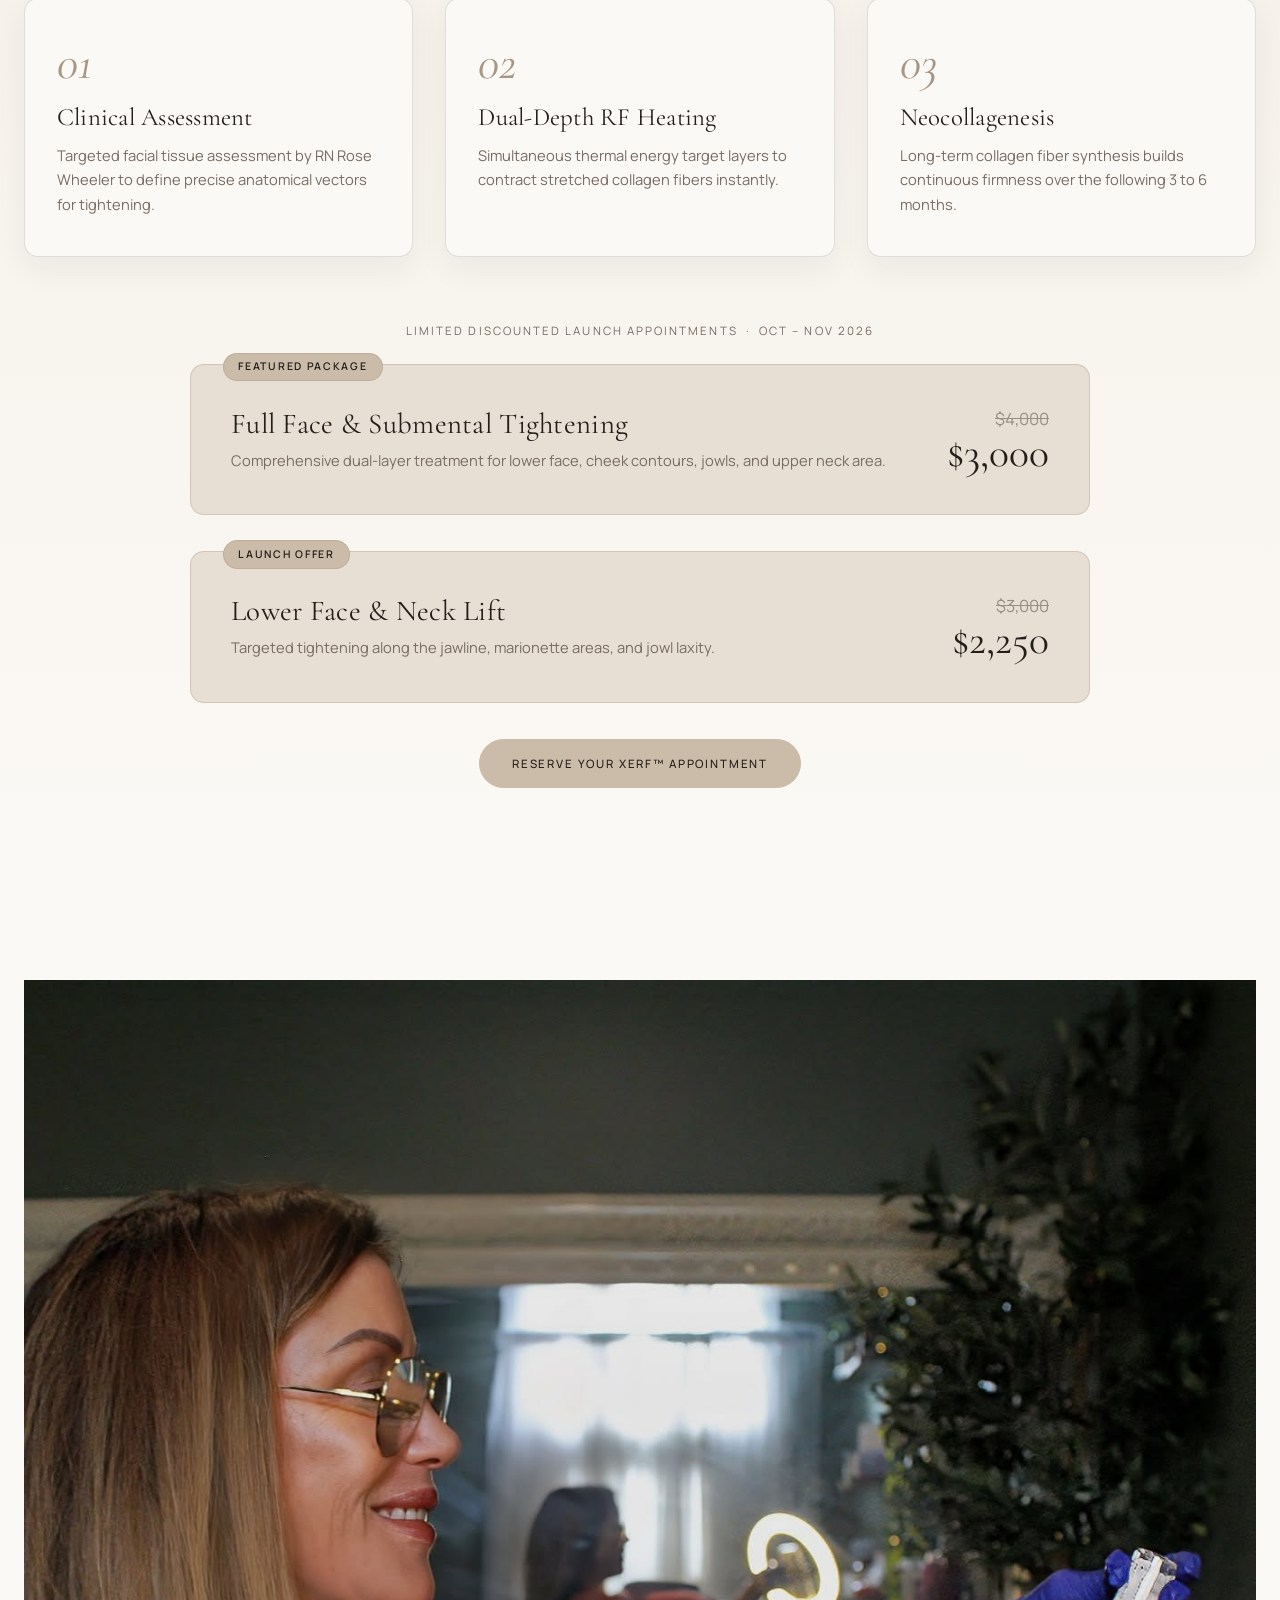
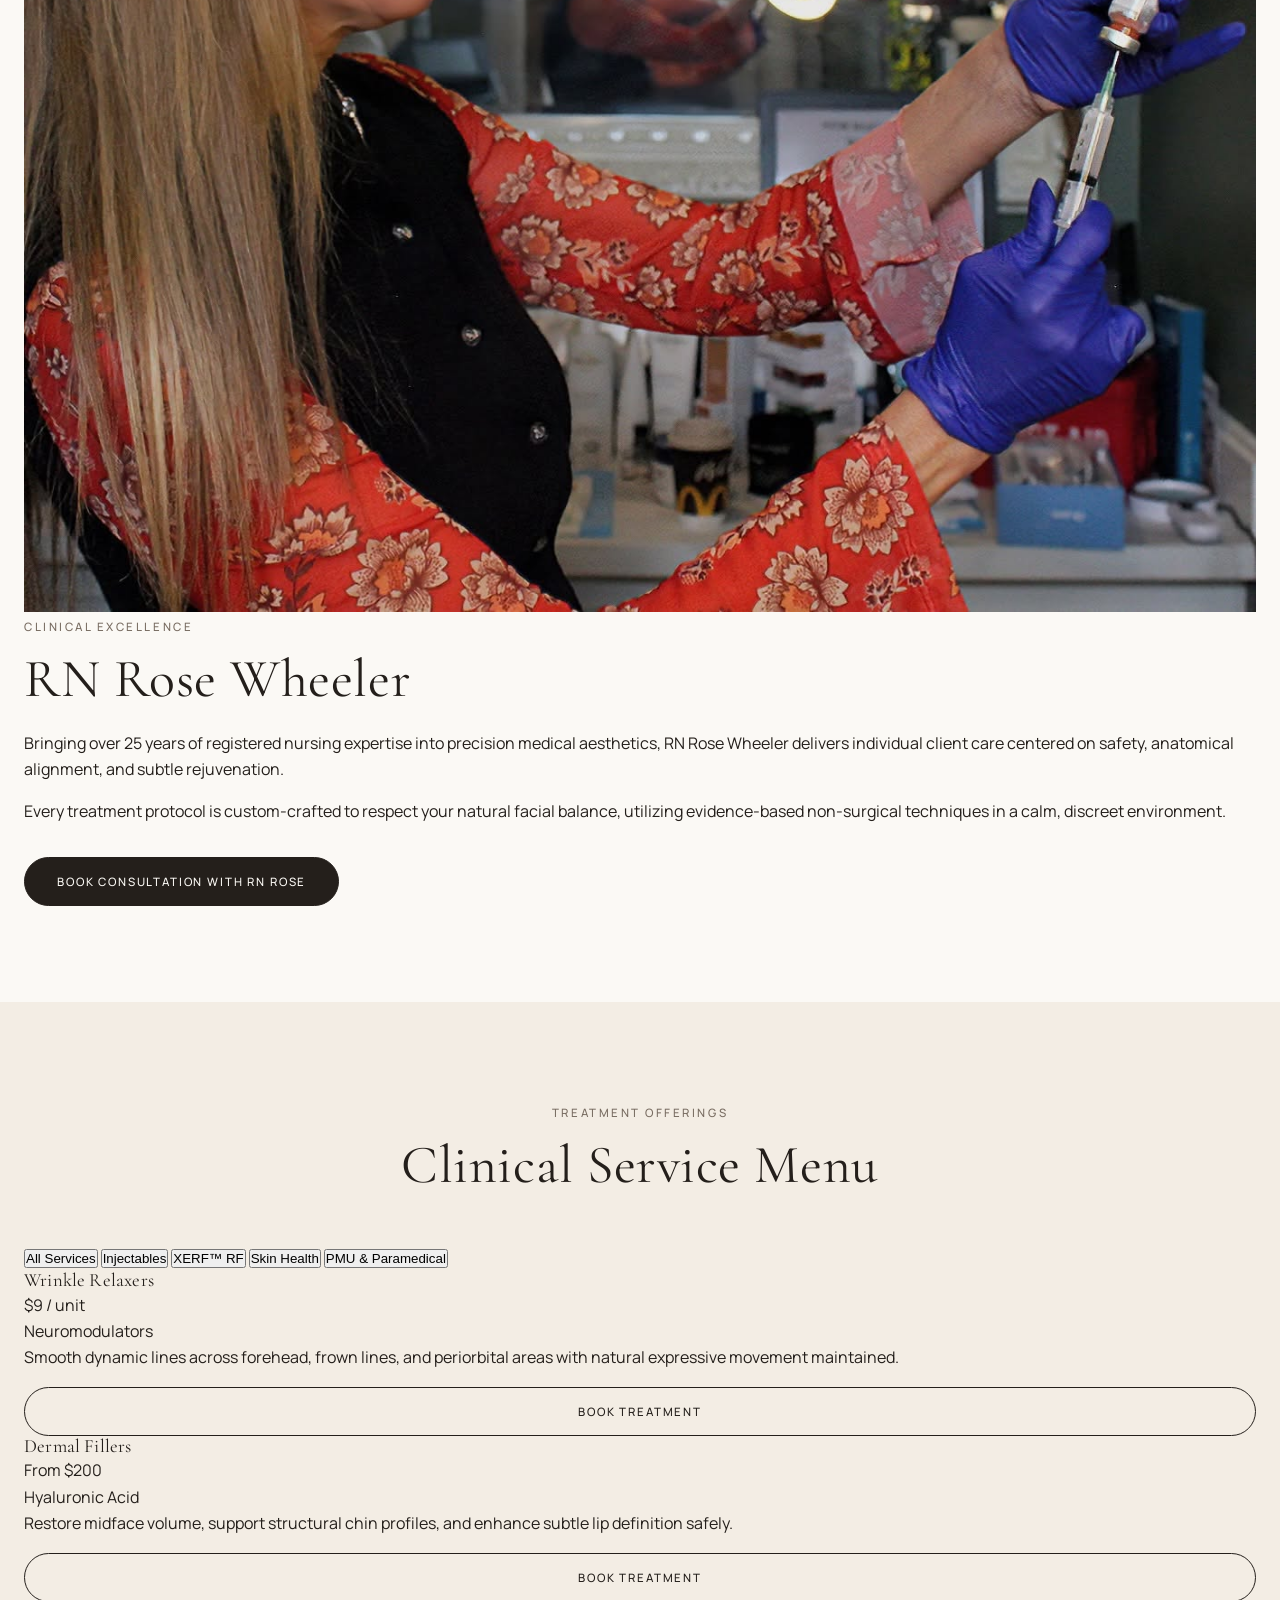
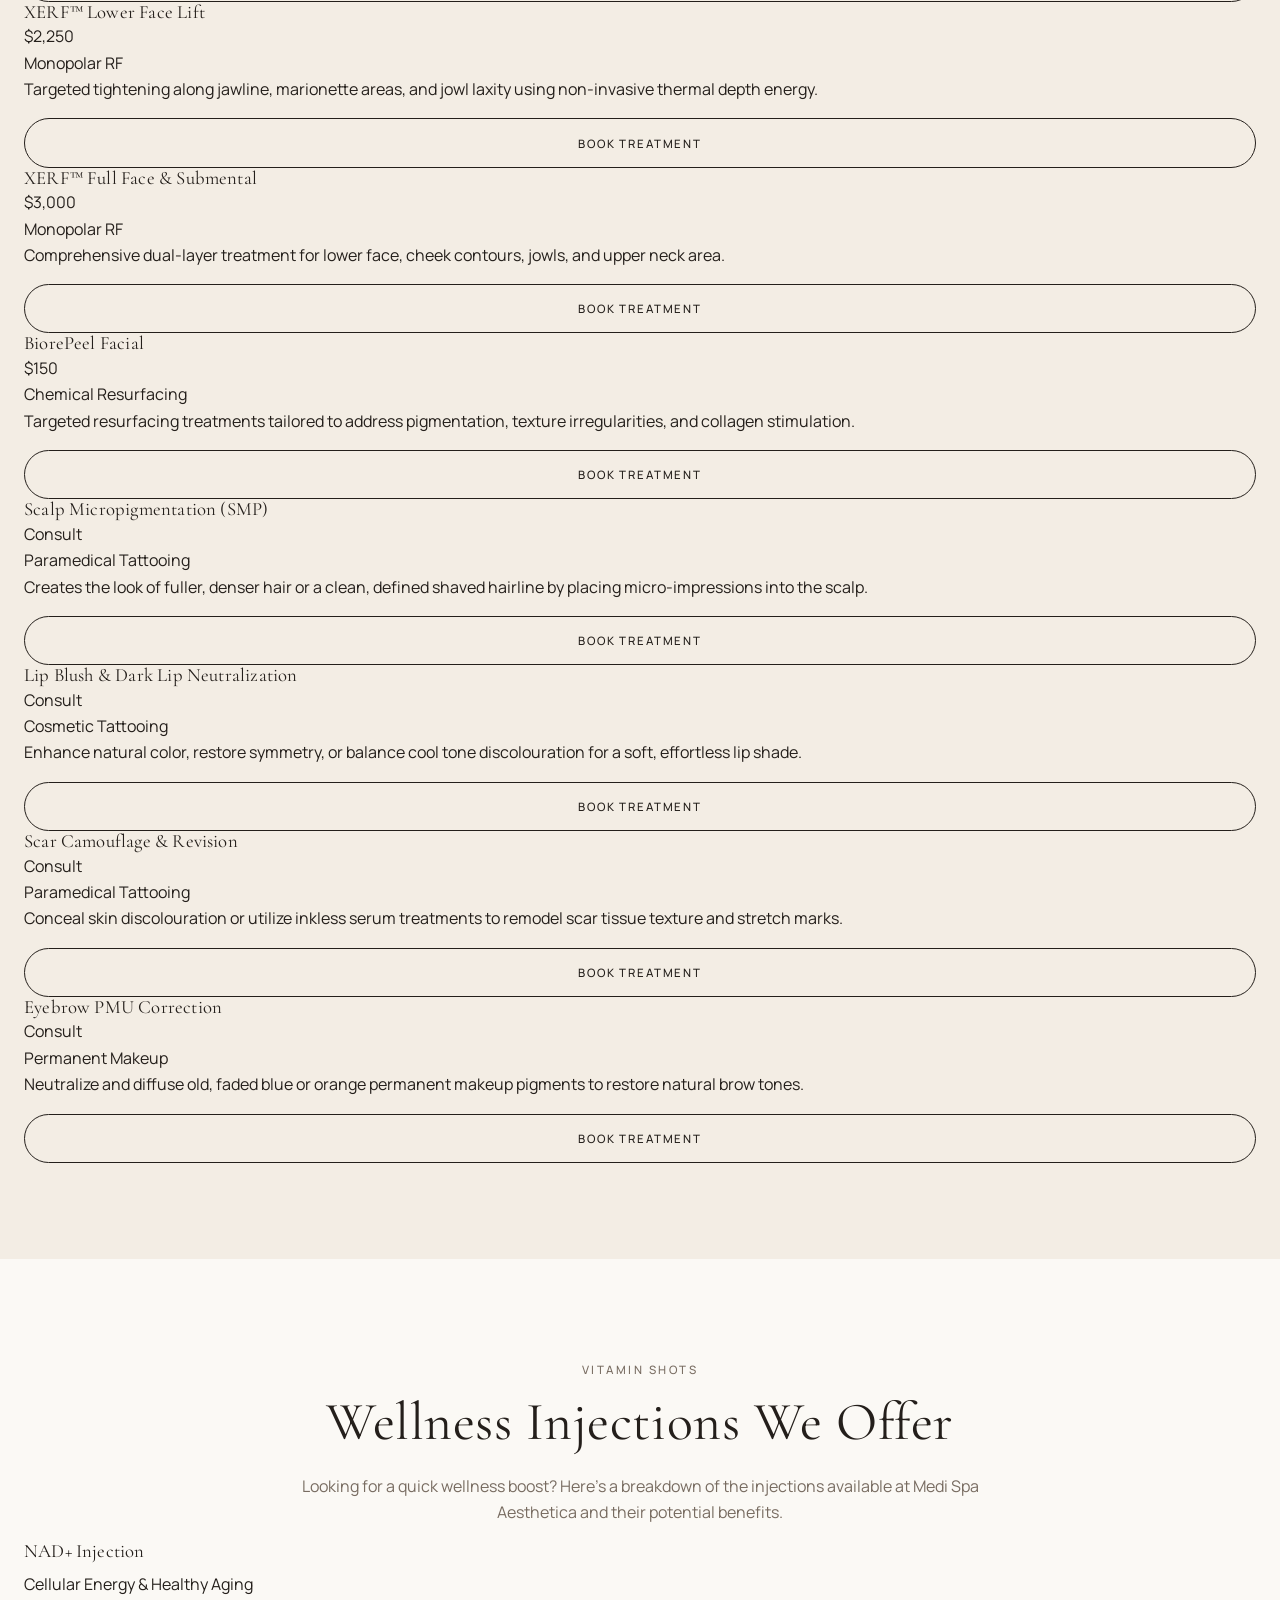
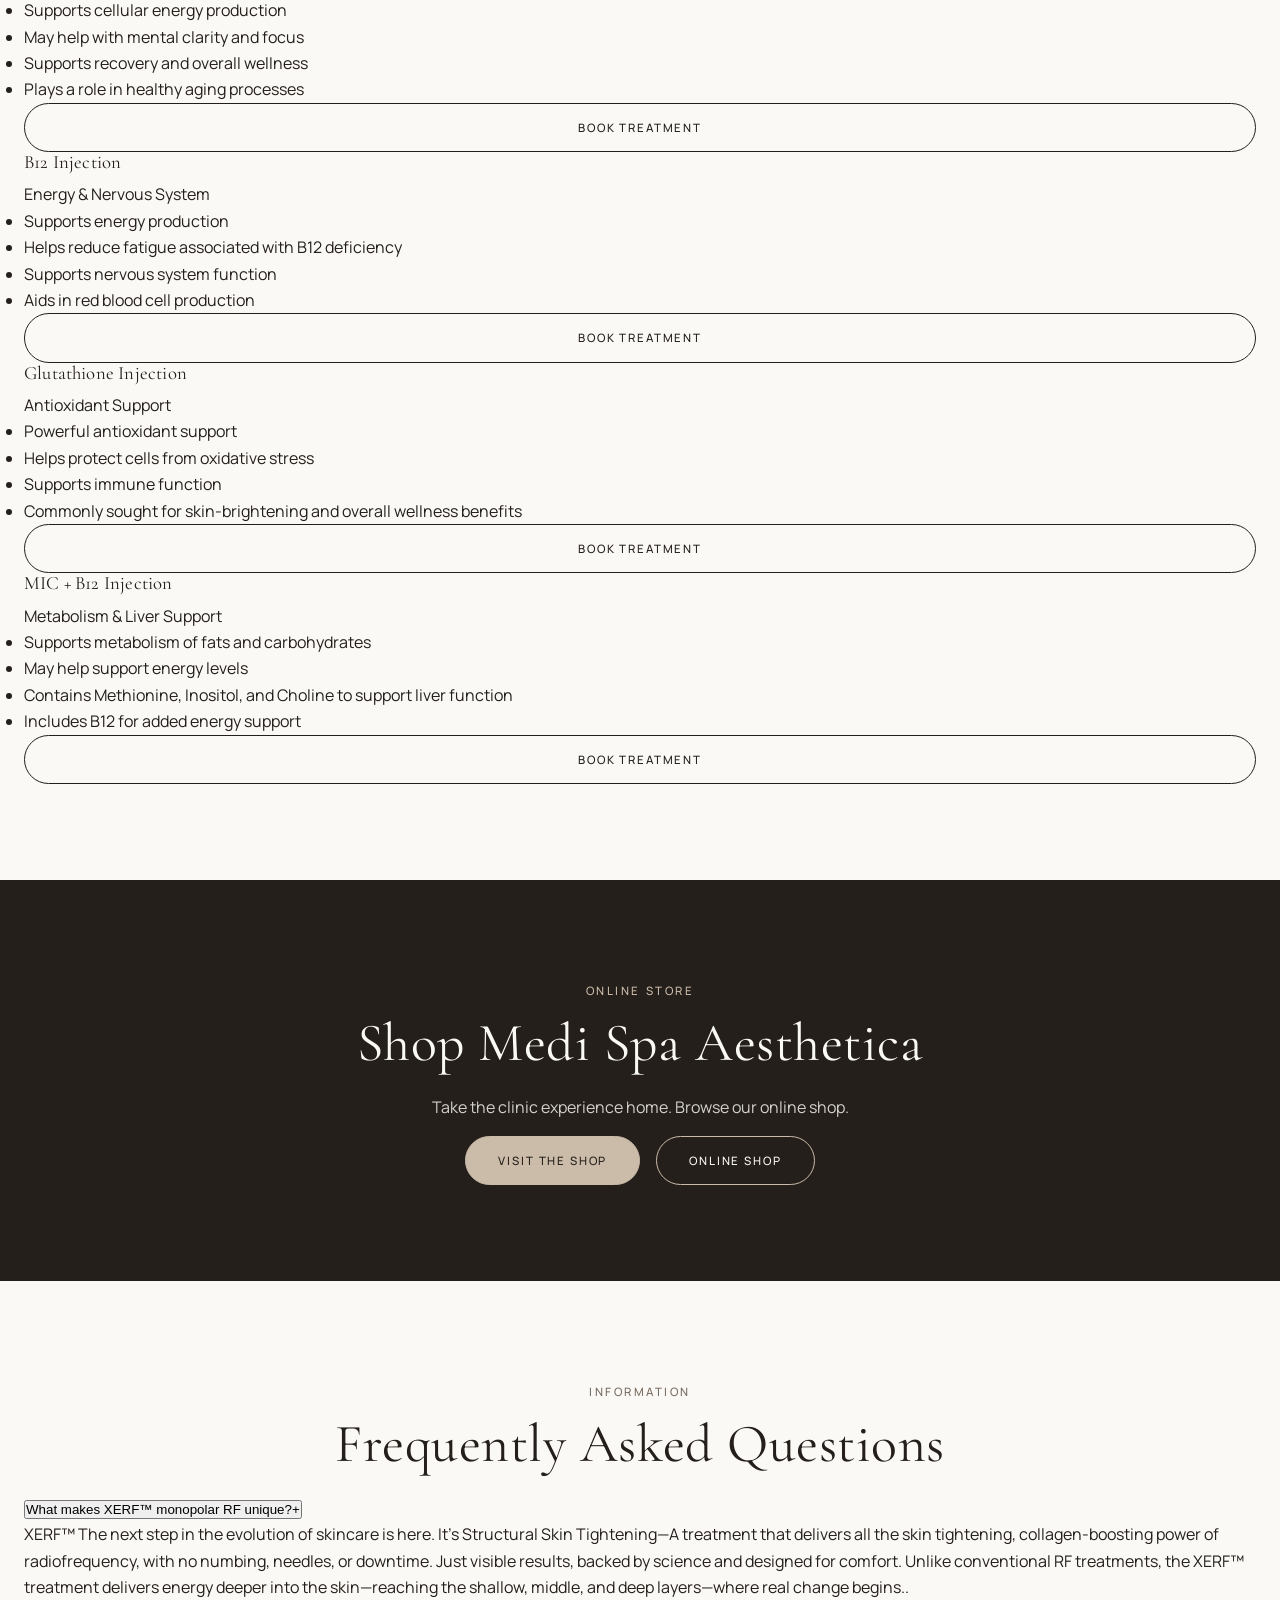
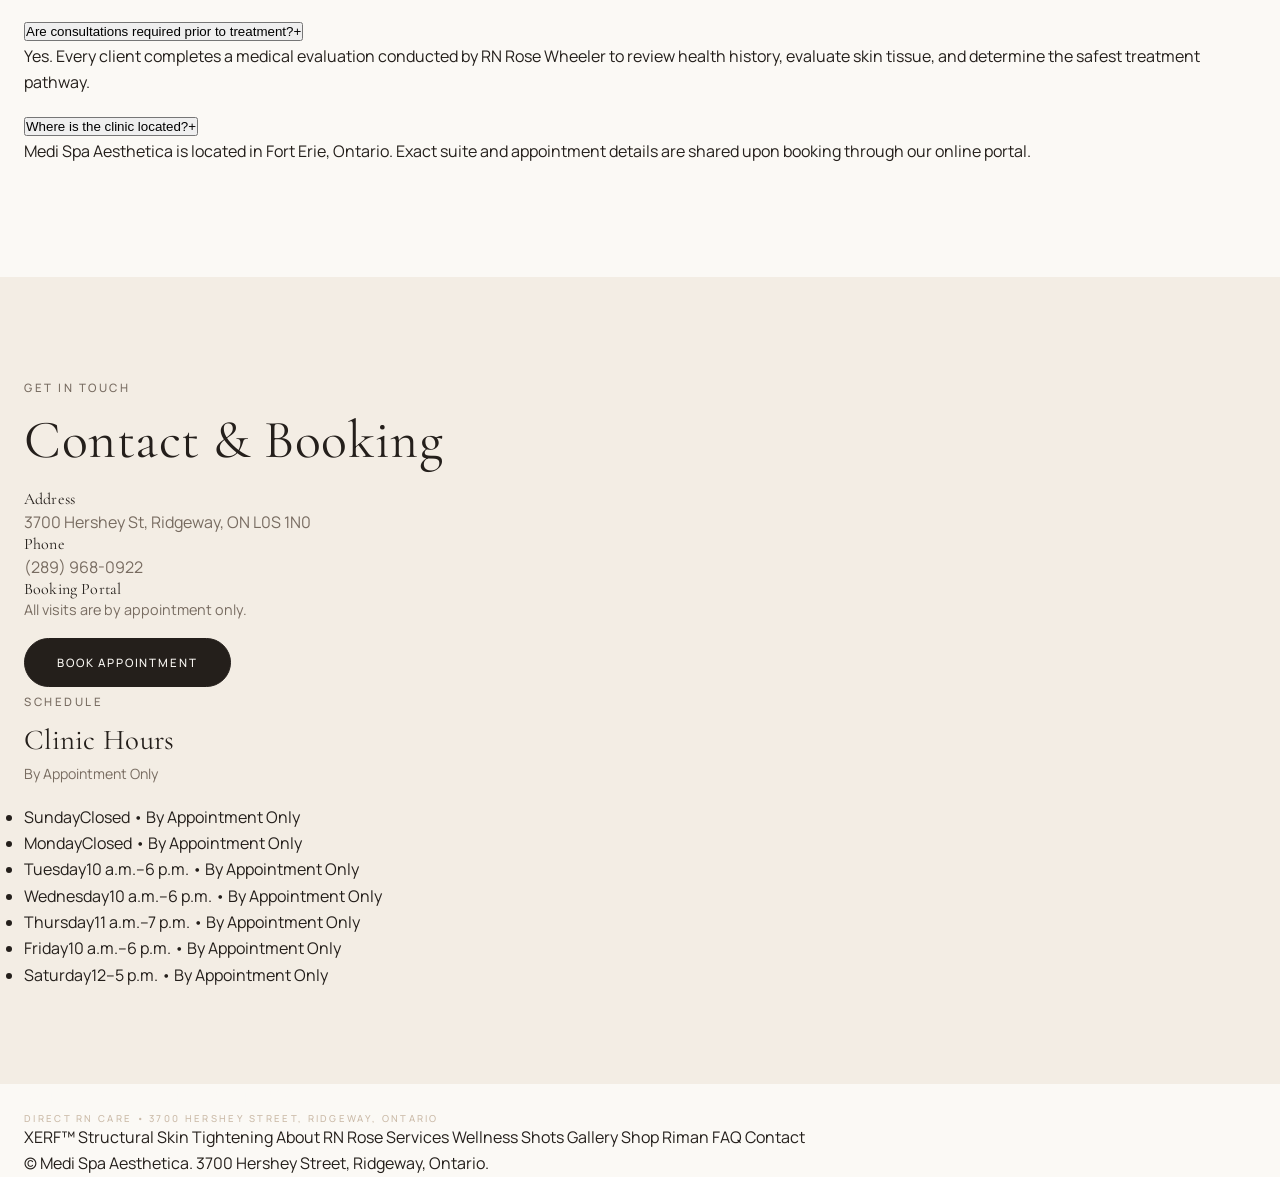
==== commit ed49e74e: "Revise hero section title and description Updated hero title and description for clarity and locatio" ====
--- a/index.html
+++ b/index.html
@@ -201,8 +201,8 @@
 		<div class="container hero-grid">
 			<div>
 				<span class="hero-badge">Direct Medical Nursing Care</span>
-				<h1 class="hero-title">Elevate Your Natural Radiance With Precision Science</h1>
-				<p class="hero-desc">Experience quiet luxury aesthetic treatments directed by RN Rose Wheeler. Advanced non-surgical XERF&trade; radiofrequency, medical injectables, and skin health in Fort Erie, Ontario.</p>
+				<h1 class="hero-title">Elevate Your Natural Radiance With Precision Medical Aesthetics Services</h1>
+				<p class="hero-desc">Experience quiet luxury aesthetic treatments directed by RN Rose Wheeler. Advanced non-surgical XERF&trade; radiofrequency, medical injectables, and skin health. Clinic Located at 3700 Hershey Street, Ridgeway, Ontario.</p>
 				<div class="hero-actions">
 					<a href="https://lush-studio-104295.square.site/" target="_blank" rel="noopener" class="btn btn-gold">Book Consultation</a>
 					<a href="#xerf" class="btn btn-outline">Explore XERF&trade; RF</a>
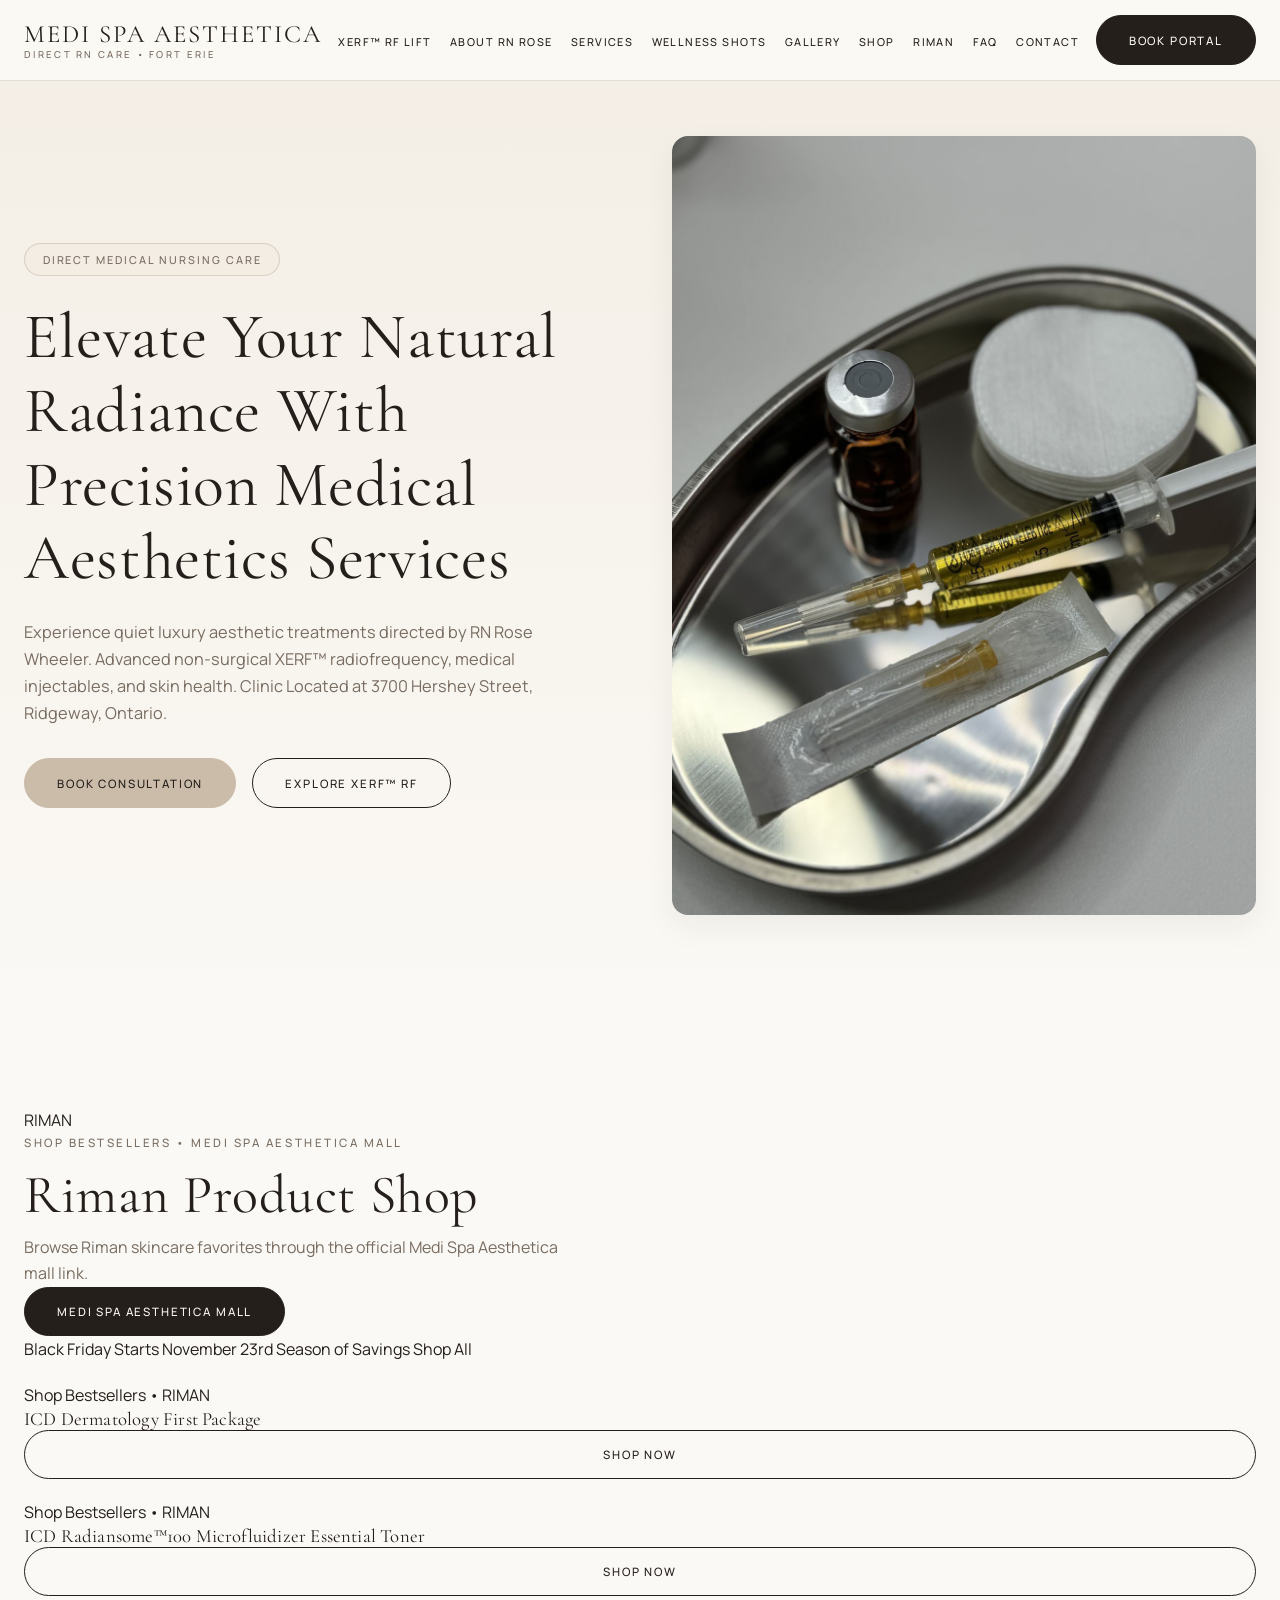
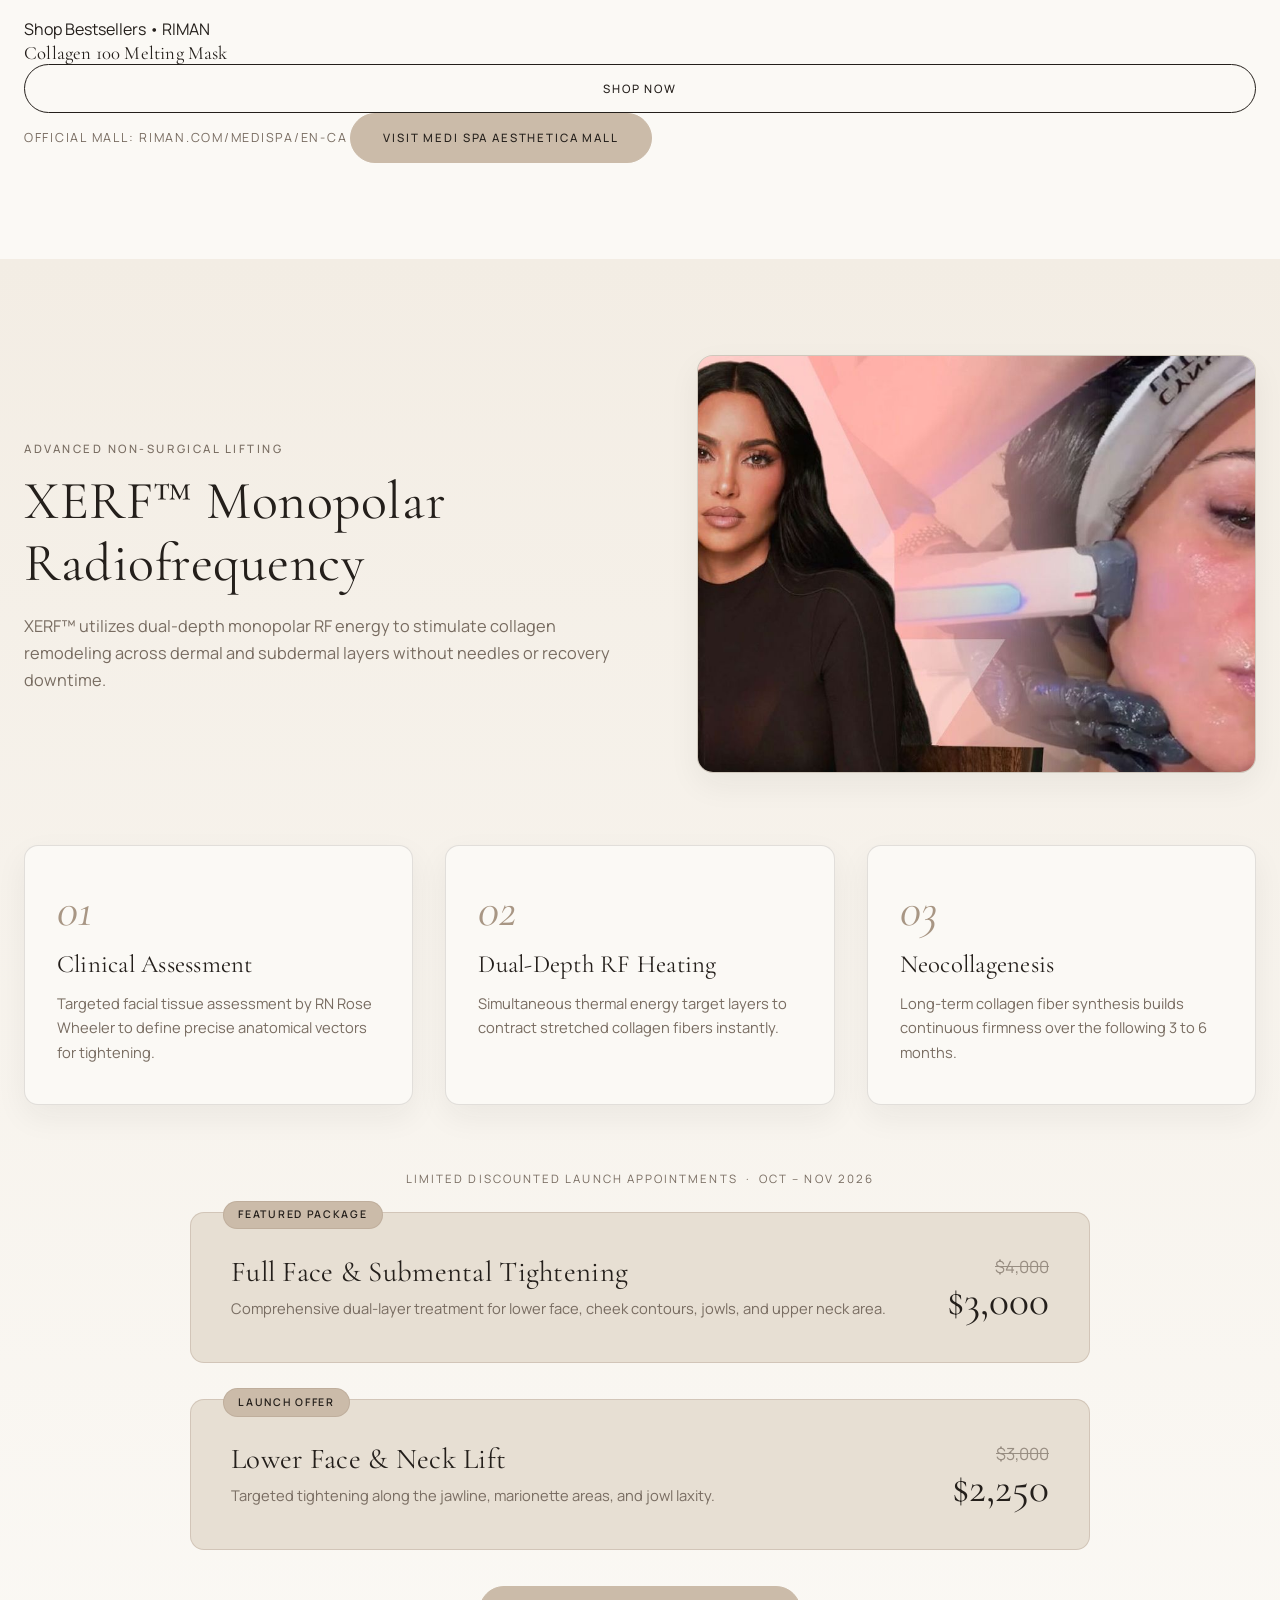
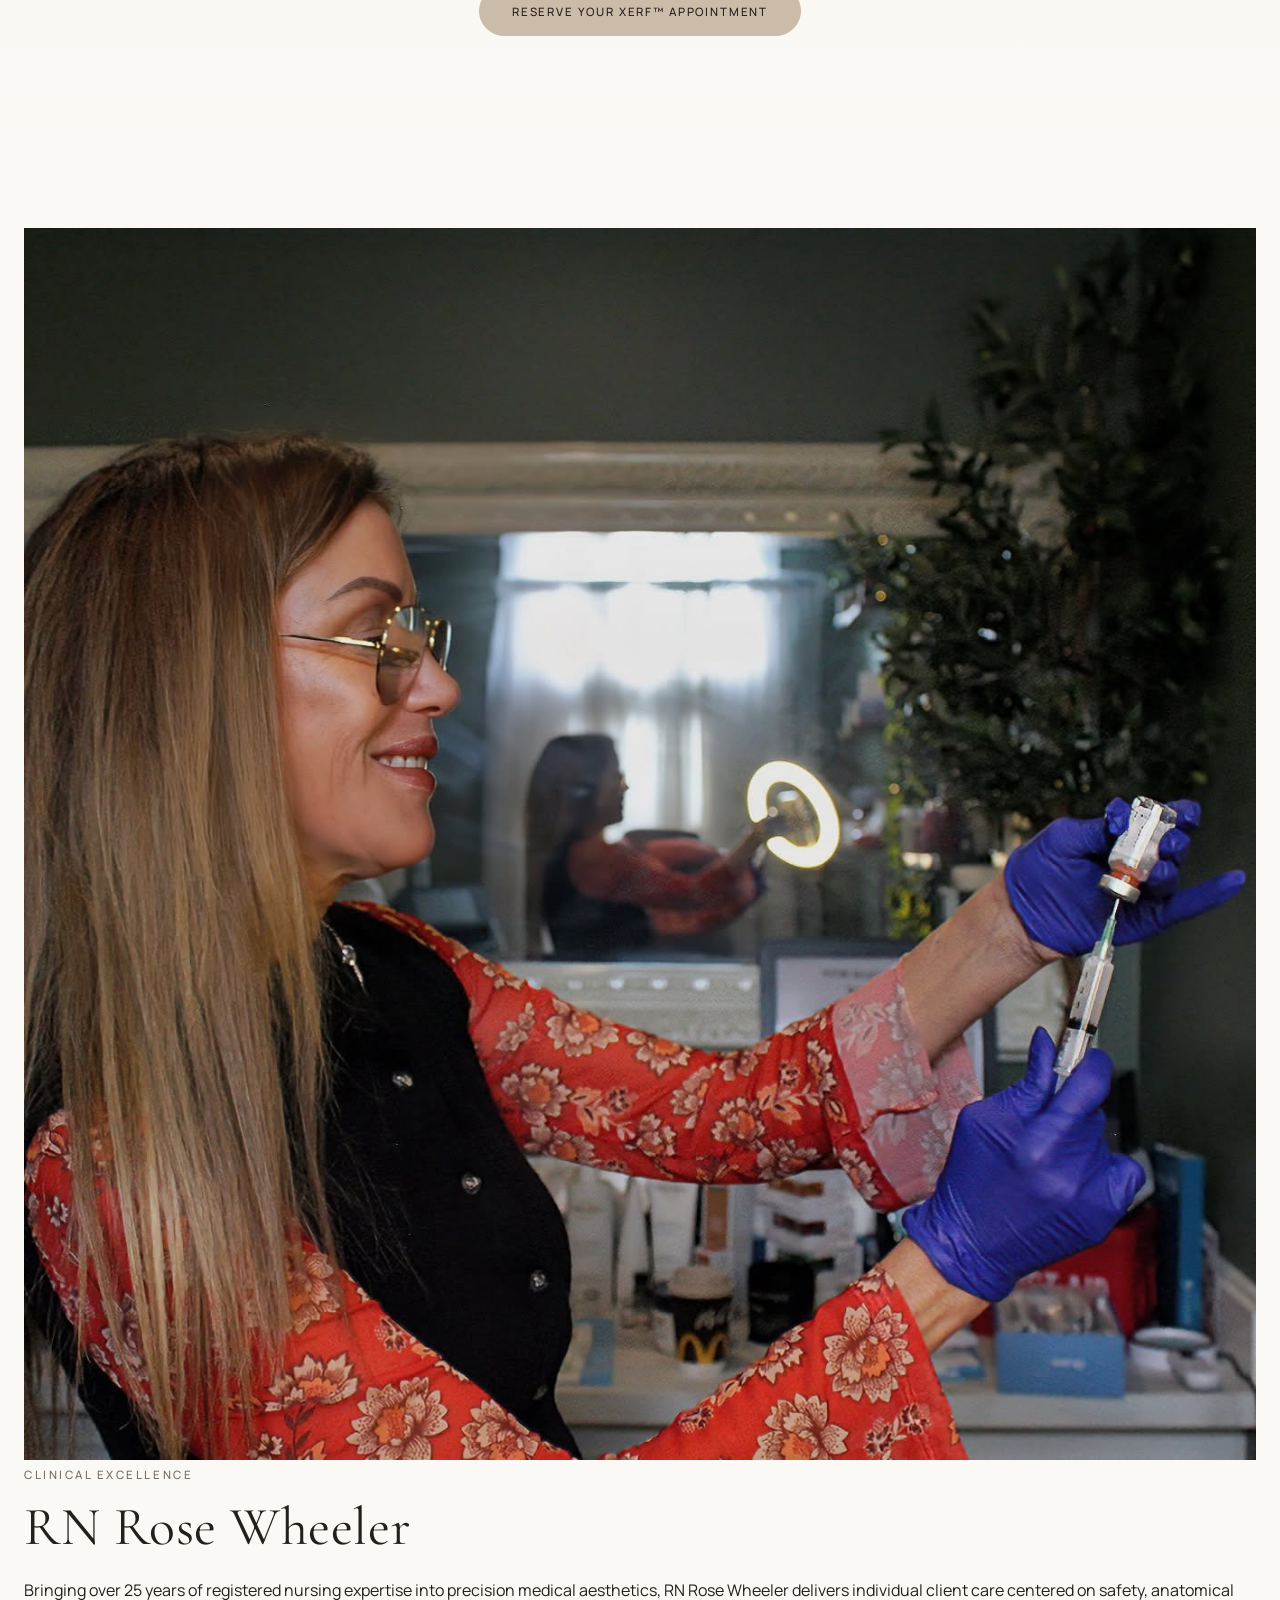
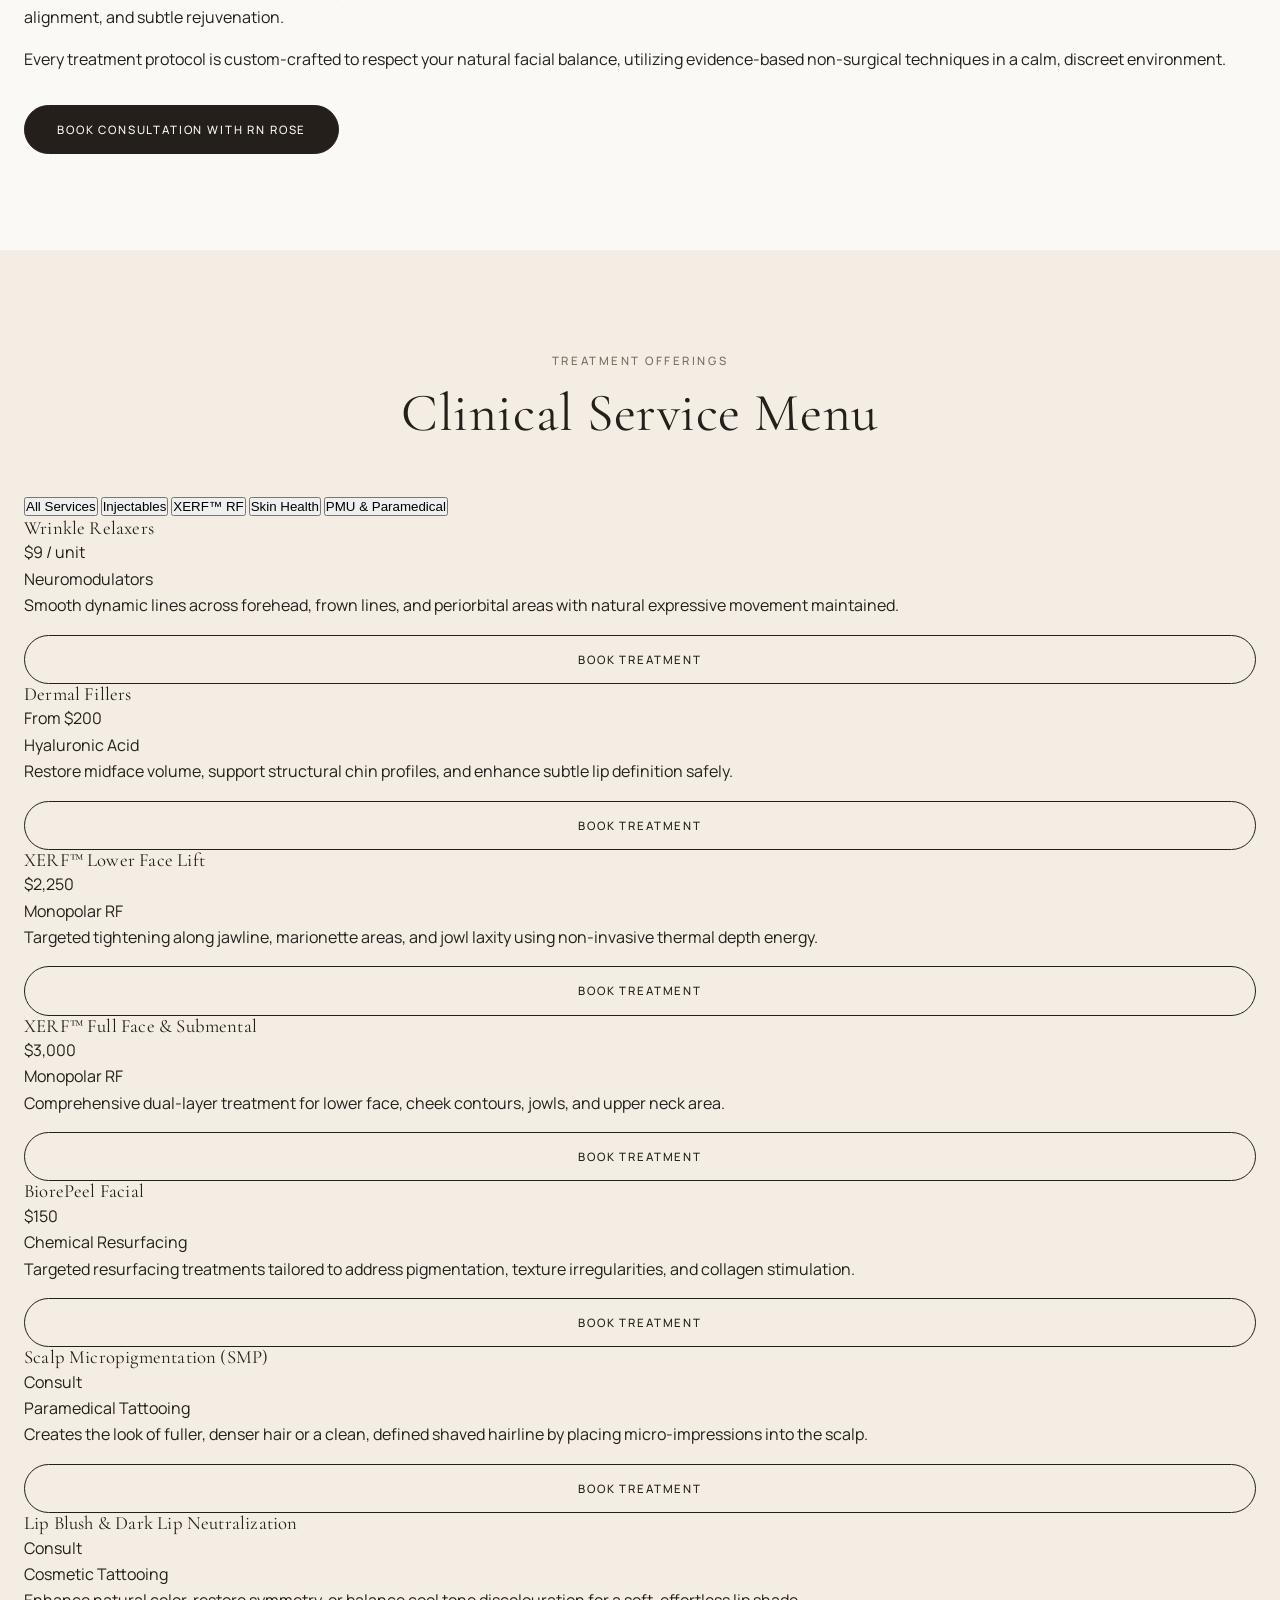
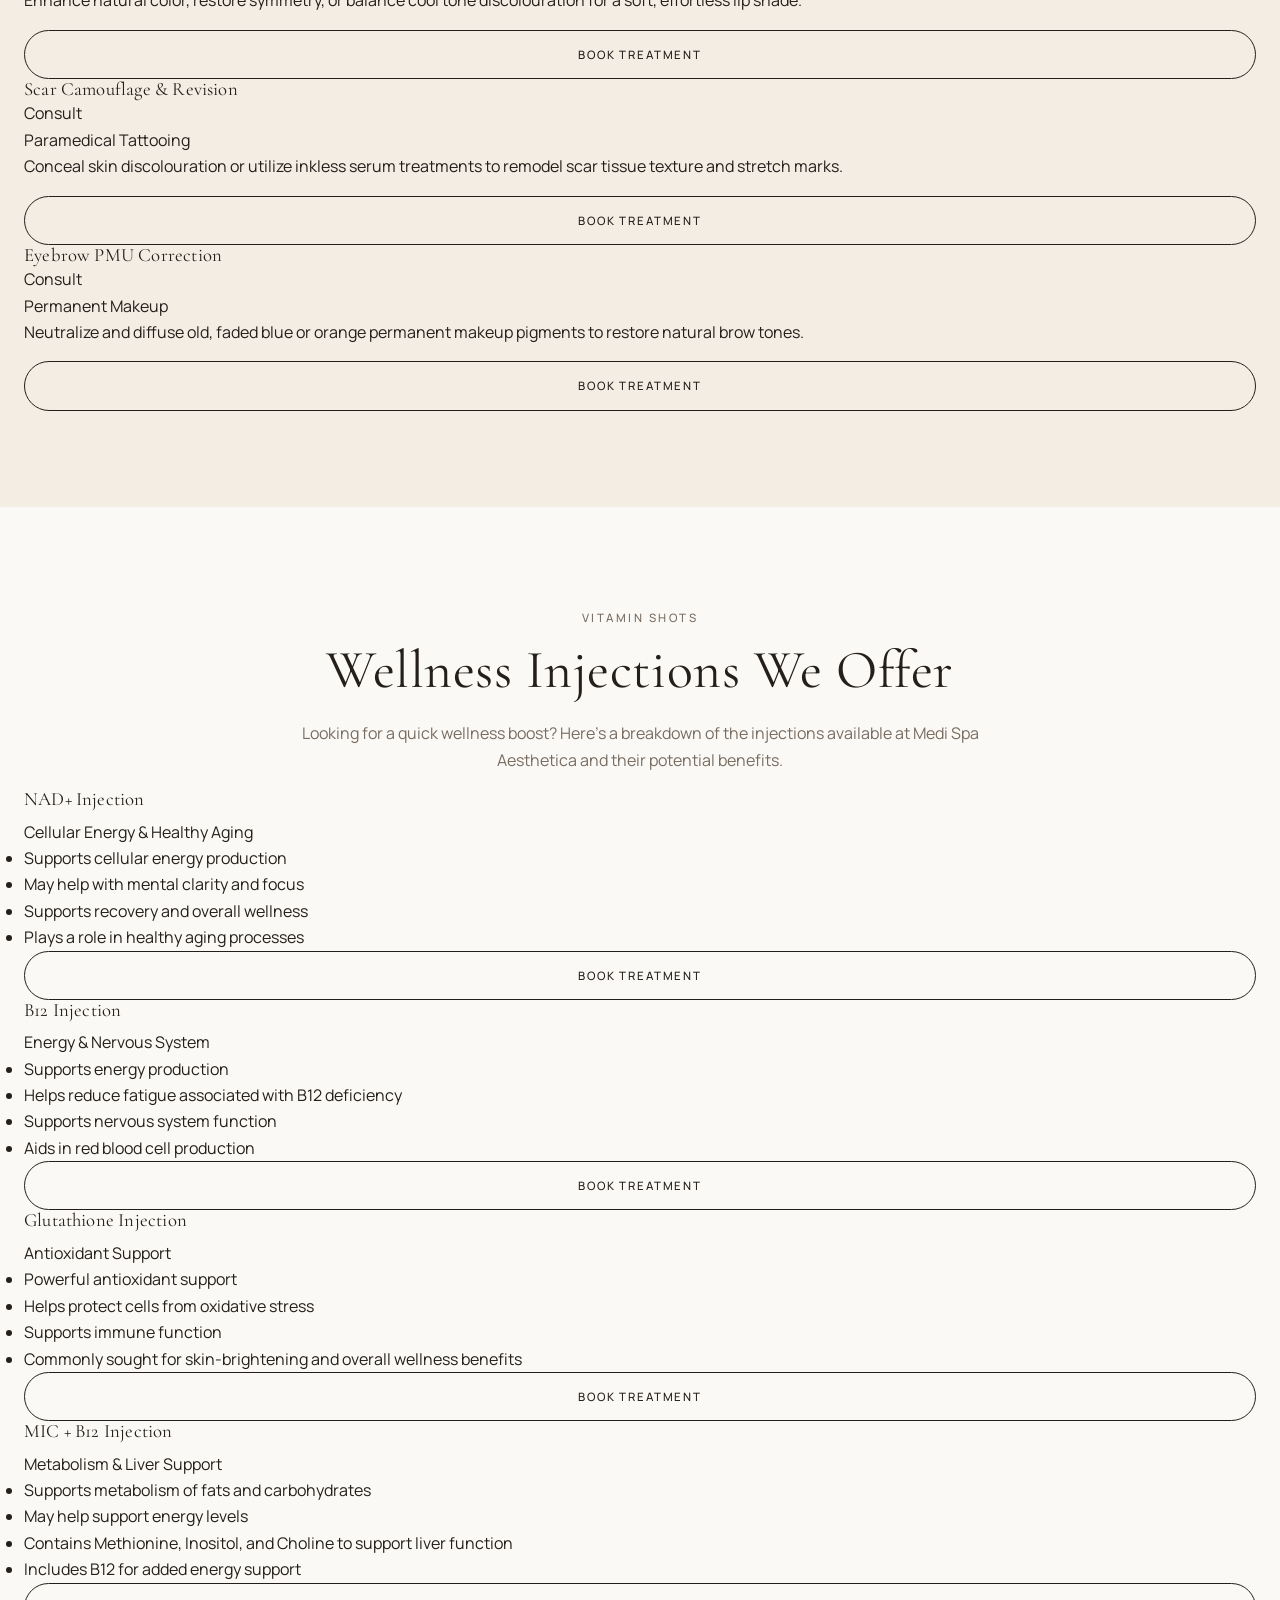
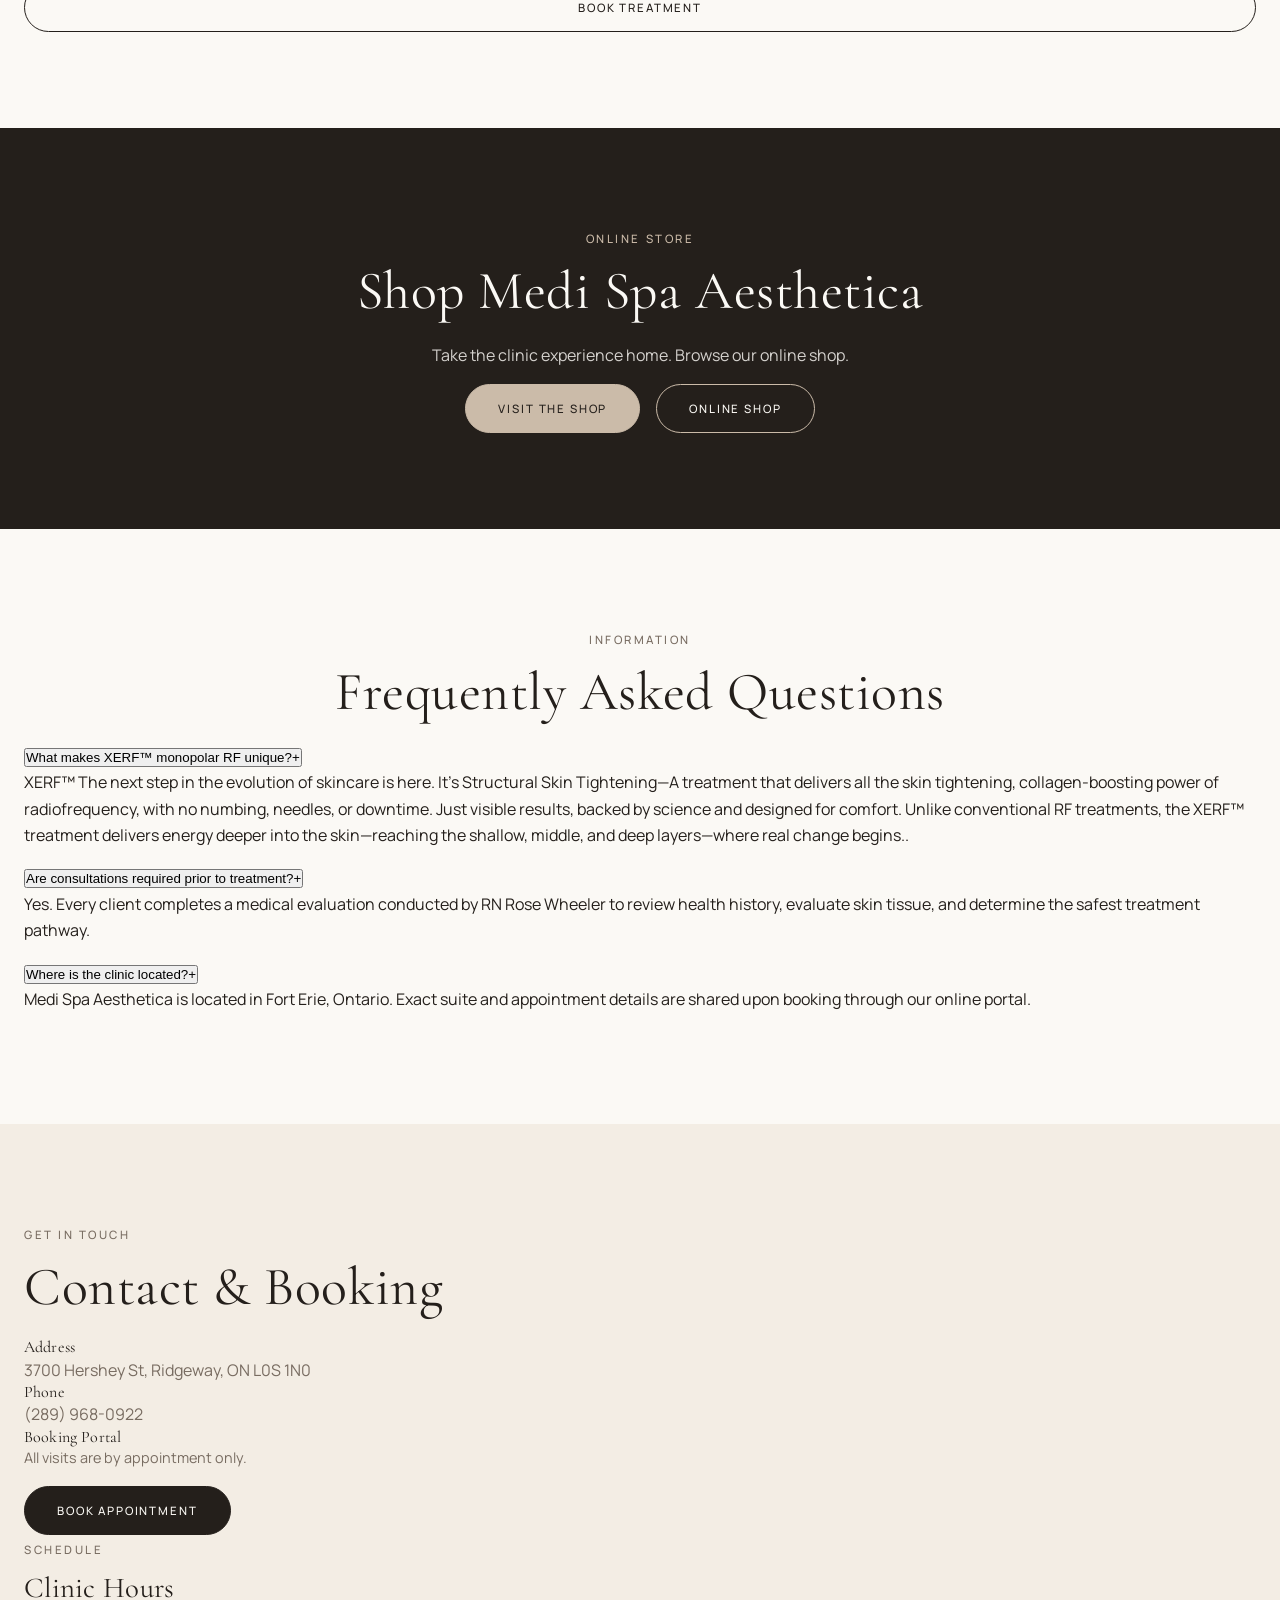
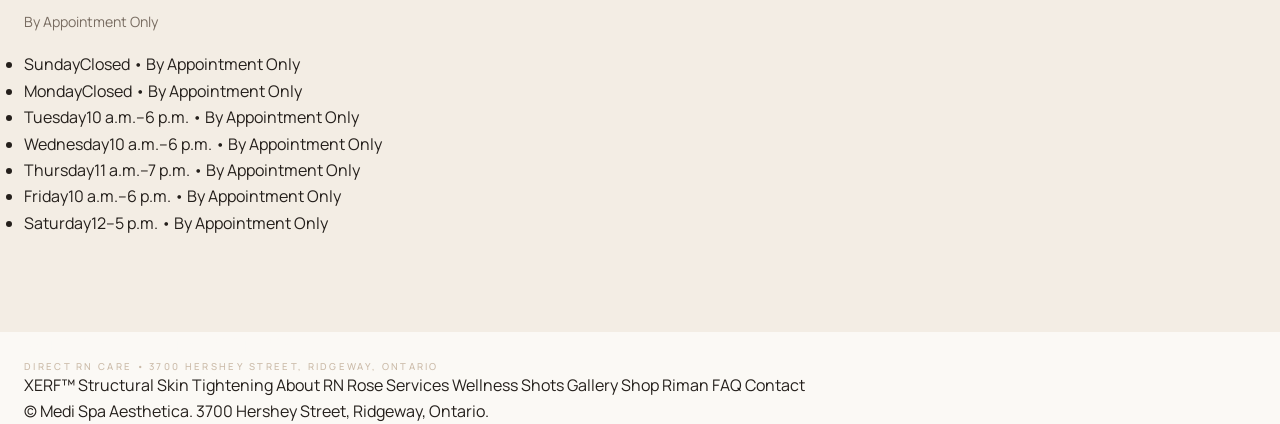
==== commit b0ba359c: "Add Riman Product Shop section to index.html Added Riman Product Shop section with product listings " ====
--- a/index.html
+++ b/index.html
@@ -213,7 +213,75 @@
 			</div>
 		</div>
 	</section>
-
+<!-- Riman Product Shop -->
+	<section id="riman-shop" class="section-padding riman-shop-section">
+		<div class="container">
+			<div class="riman-header-bar">
+				<div>
+					<div class="riman-brand-lockup">
+						<img src="rimanlogo.jpg" alt="RIMAN" onerror="this.style.display='none'">
+						<span class="riman-brand-wordmark">RIMAN</span>
+					</div>
+					<span class="section-subtitle" style="display:block;">Shop Bestsellers &bull; Medi Spa Aesthetica Mall</span>
+					<h2 class="section-title" style="margin-bottom:0.5rem;">Riman Product Shop</h2>
+					<p style="color: var(--taupe-text); max-width: 54ch; margin-bottom:0;">Browse Riman skincare favorites through the official Medi Spa Aesthetica mall link.</p>
+				</div>
+				<a href="https://riman.com/medispa/en-ca" target="_blank" rel="noopener sponsored" class="btn btn-primary">Medi Spa Aesthetica Mall</a>
+			</div>
+
+			<div class="riman-seasonal-strip">
+				<span>Black Friday Starts November 23rd</span>
+				<span>Season of Savings</span>
+				<a href="https://riman.com/medispa/en-ca" target="_blank" rel="noopener sponsored" class="text-link">Shop All</a>
+			</div>
+
+			<div class="riman-bestsellers-grid">
+				<article class="riman-product-card">
+					<div>
+						<div class="riman-product-frame">
+							<img src="riman-icd-dermatology-first-package.jpg" alt="ICD Dermatology First Package" onerror="this.style.display='none'">
+						</div>
+						<div style="margin-top: 1.25rem;">
+							<div class="riman-product-sub">Shop Bestsellers &bull; RIMAN</div>
+							<h3 class="riman-product-title">ICD Dermatology First Package</h3>
+						</div>
+					</div>
+					<a href="https://riman.com/medispa/en-ca" target="_blank" rel="noopener sponsored" class="btn btn-outline" style="width:100%;">Shop Now</a>
+				</article>
+
+				<article class="riman-product-card">
+					<div>
+						<div class="riman-product-frame">
+							<img src="riman-icd-radiansome-100-toner.jpg" alt="ICD Radiansome 100 Microfluidizer Essential Toner" onerror="this.style.display='none'">
+						</div>
+						<div style="margin-top: 1.25rem;">
+							<div class="riman-product-sub">Shop Bestsellers &bull; RIMAN</div>
+							<h3 class="riman-product-title">ICD Radiansome&trade;100 Microfluidizer Essential Toner</h3>
+						</div>
+					</div>
+					<a href="https://riman.com/medispa/en-ca" target="_blank" rel="noopener sponsored" class="btn btn-outline" style="width:100%;">Shop Now</a>
+				</article>
+
+				<article class="riman-product-card">
+					<div>
+						<div class="riman-product-frame">
+							<img src="riman-collagen-100-melting-mask.jpg" alt="Collagen 100 Melting Mask" onerror="this.style.display='none'">
+						</div>
+						<div style="margin-top: 1.25rem;">
+							<div class="riman-product-sub">Shop Bestsellers &bull; RIMAN</div>
+							<h3 class="riman-product-title">Collagen 100 Melting Mask</h3>
+						</div>
+					</div>
+					<a href="https://riman.com/medispa/en-ca" target="_blank" rel="noopener sponsored" class="btn btn-outline" style="width:100%;">Shop Now</a>
+				</article>
+			</div>
+
+			<div class="riman-cta-footer">
+				<span style="font-size: 0.78rem; letter-spacing: 0.14em; text-transform: uppercase; color: var(--taupe-text);">Official Mall: riman.com/medispa/en-ca</span>
+				<a href="https://riman.com/medispa/en-ca" target="_blank" rel="noopener sponsored" class="btn btn-gold">Visit Medi Spa Aesthetica Mall</a>
+			</div>
+		</div>
+	</section>
 	<!-- XERF -->
 	<section id="xerf" class="section-padding xerf-section">
 		<div class="container">
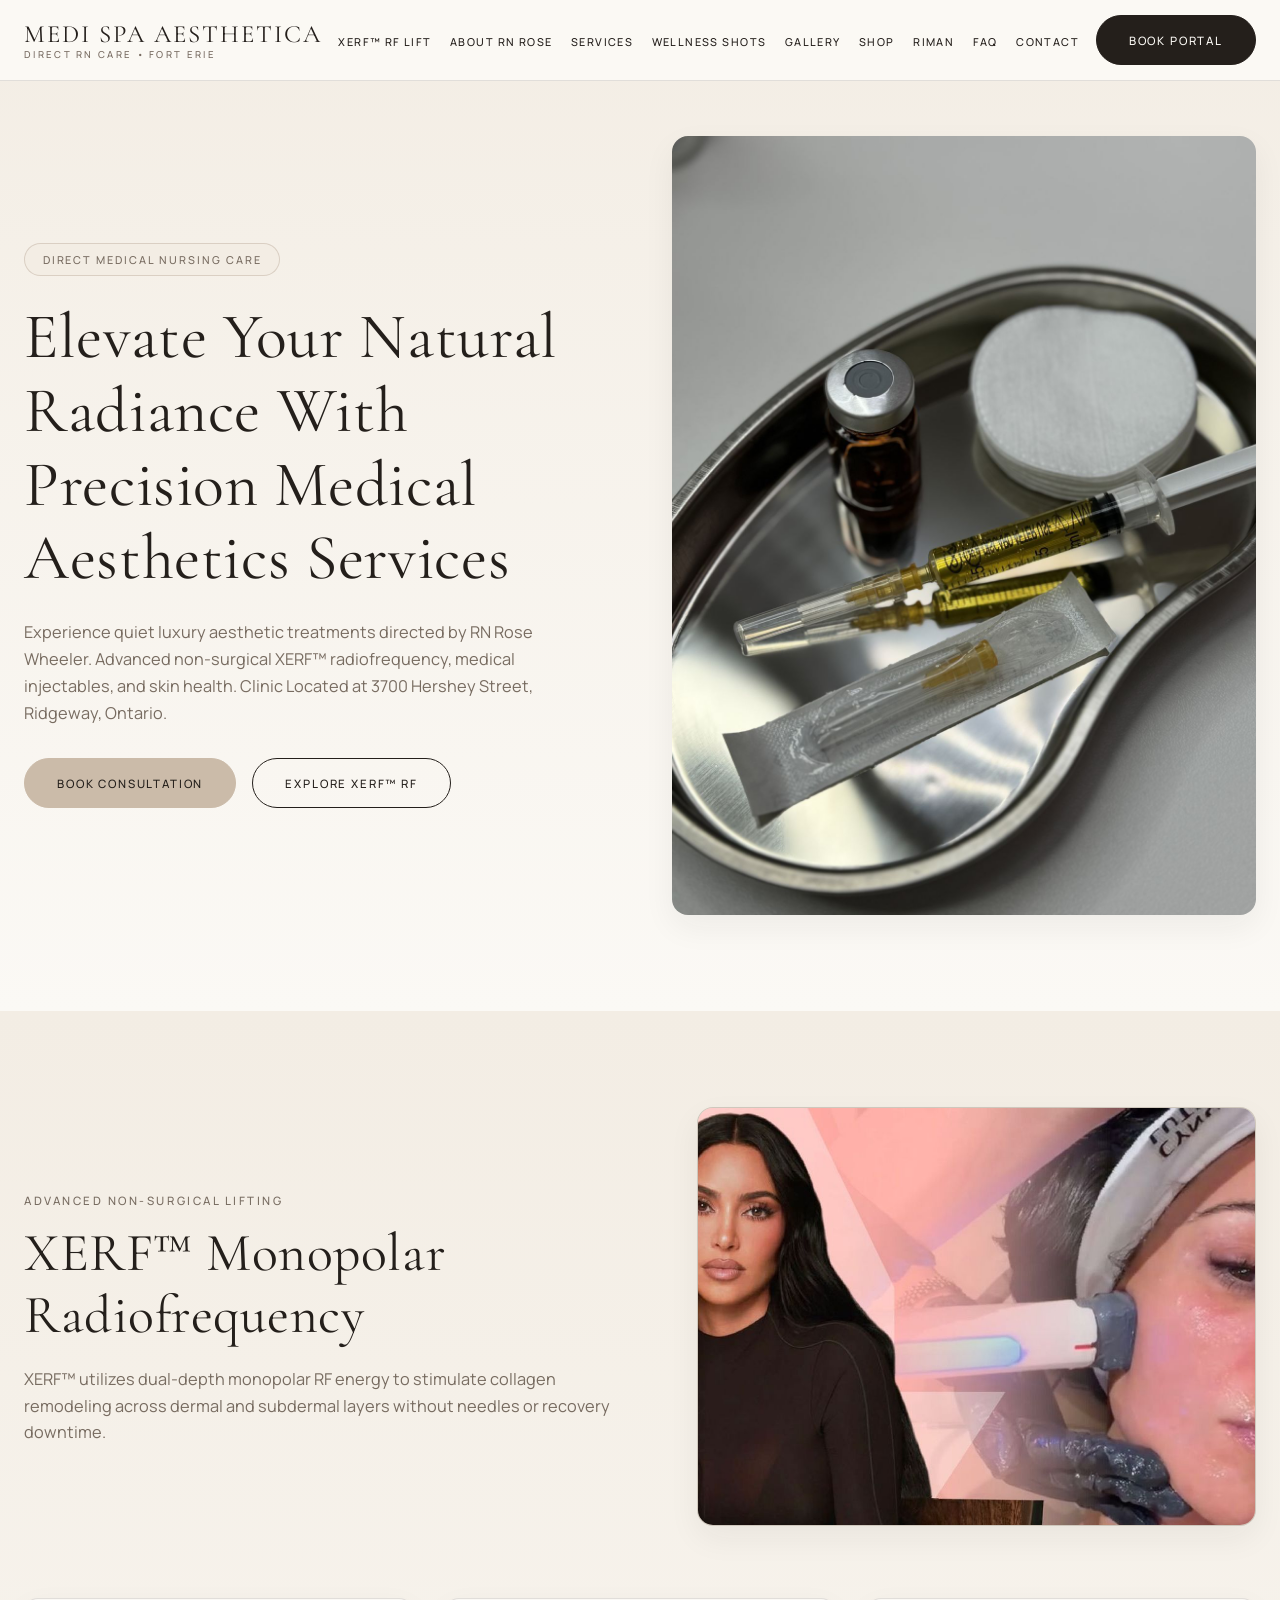
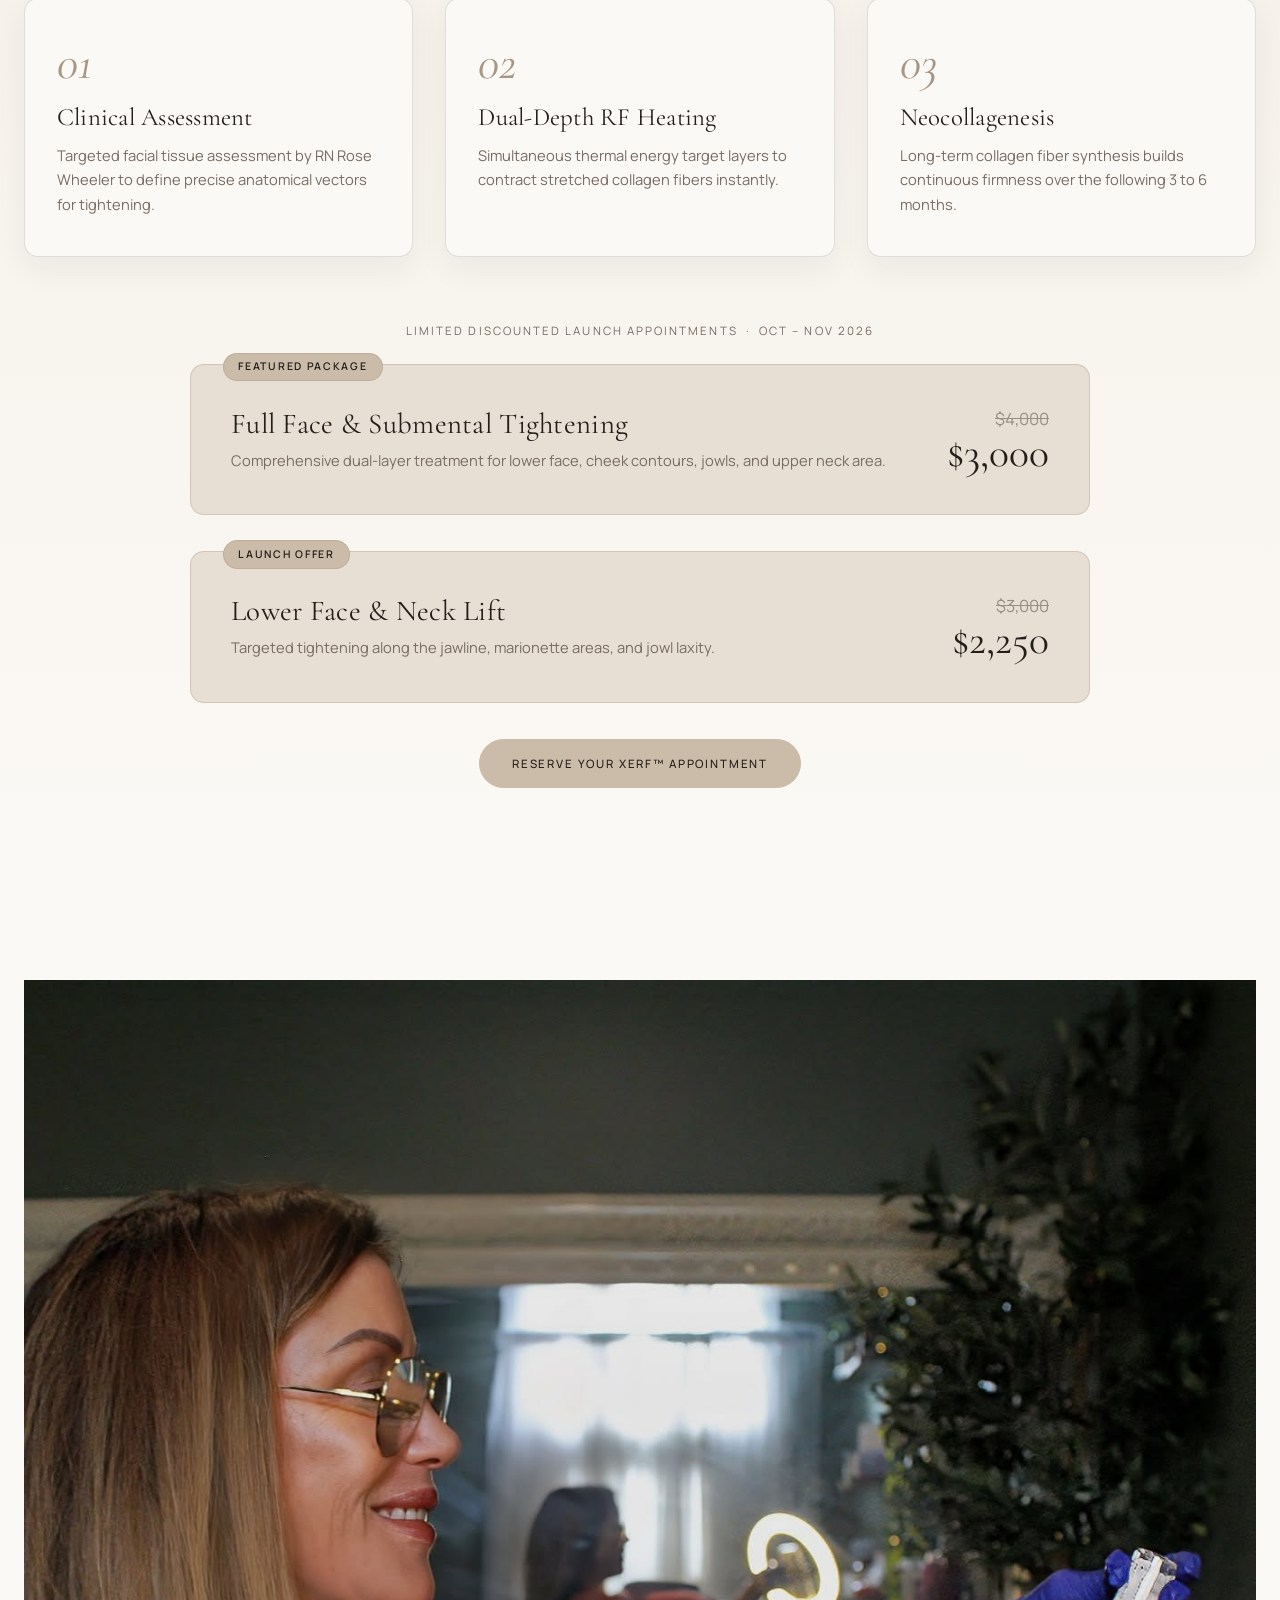
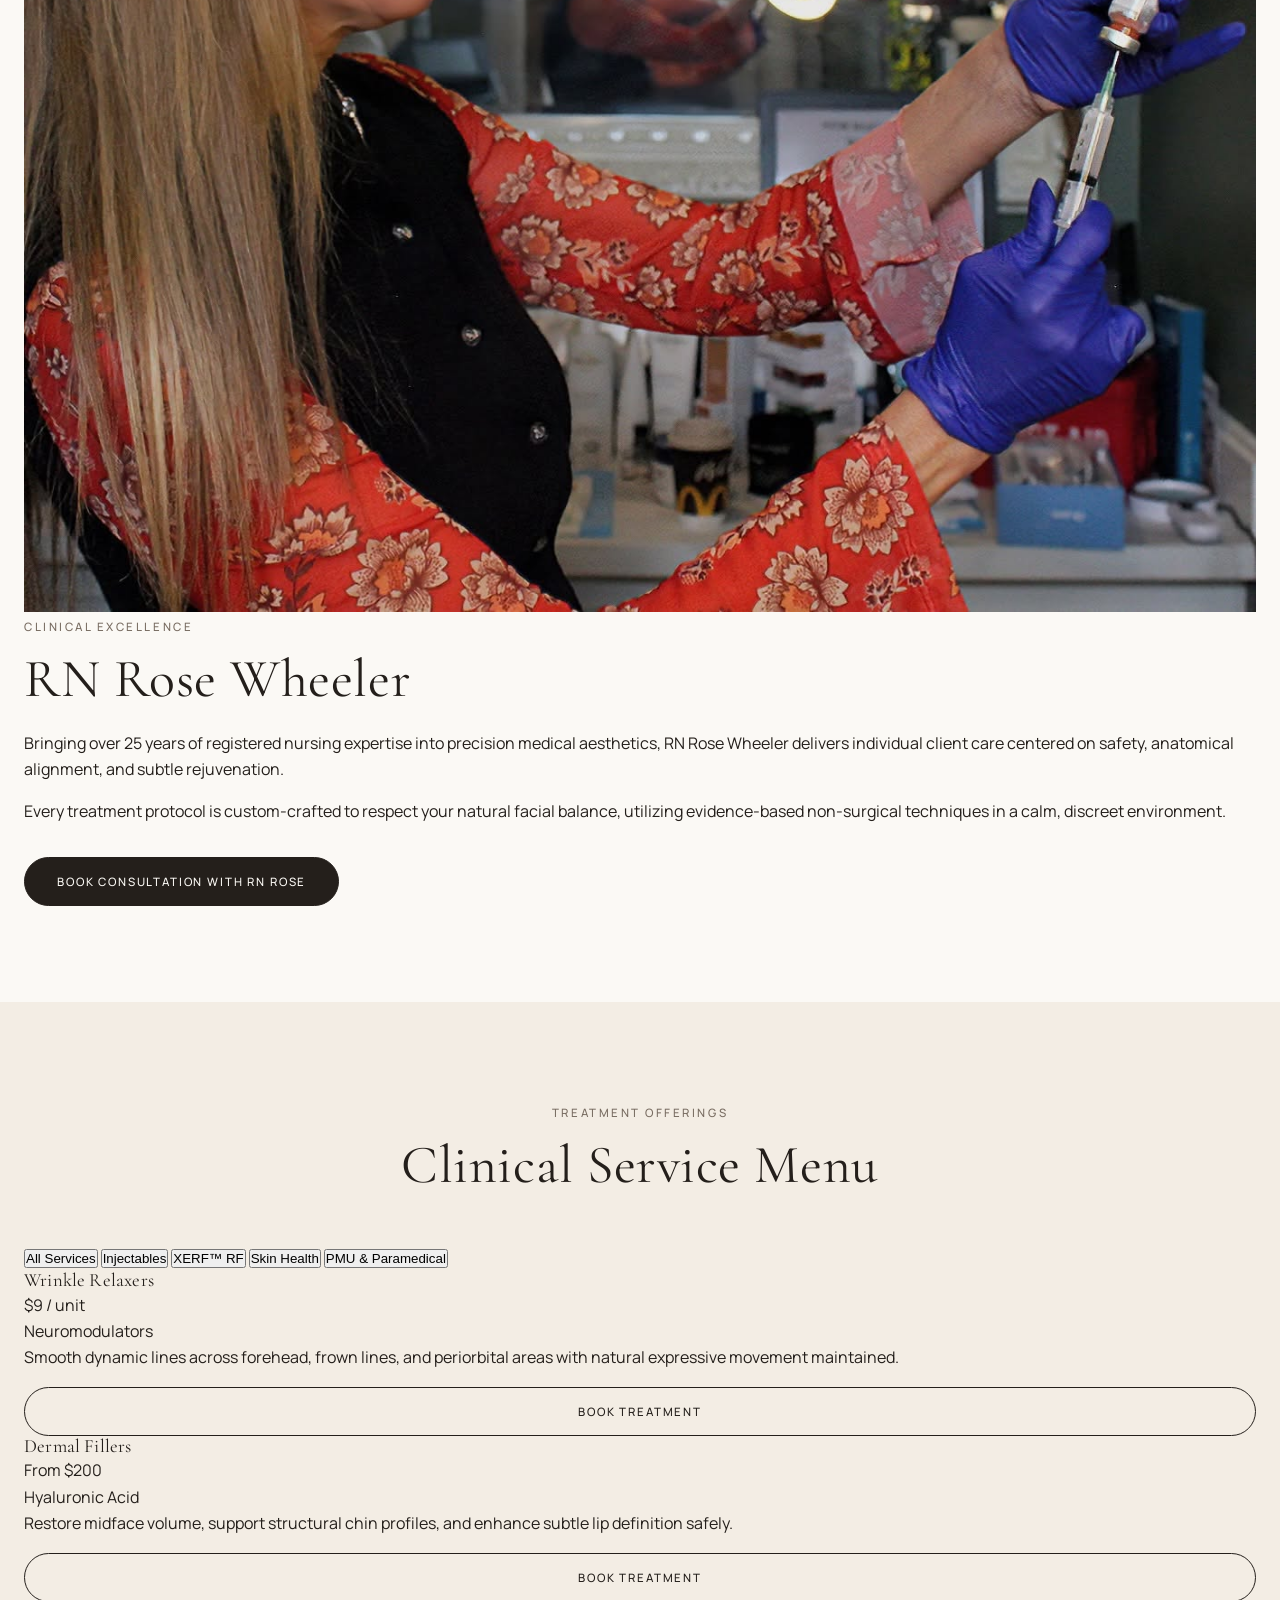
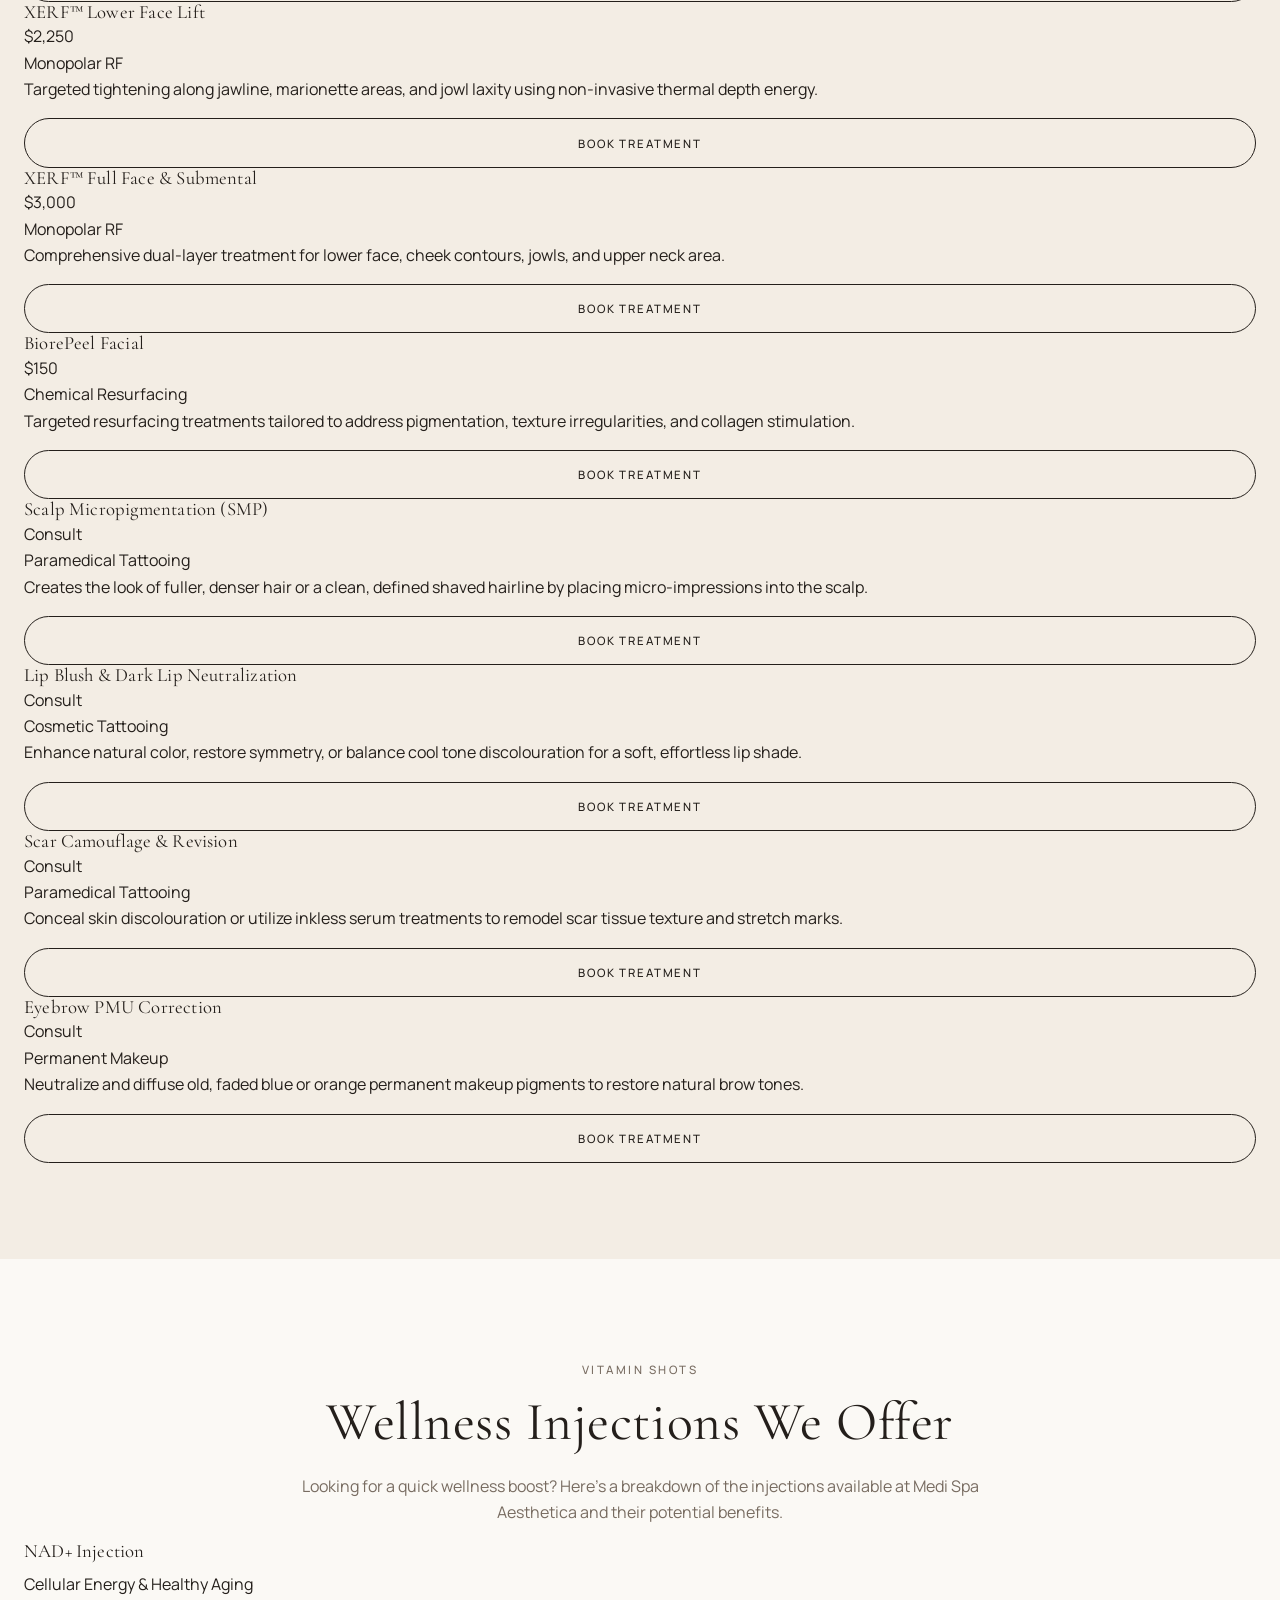
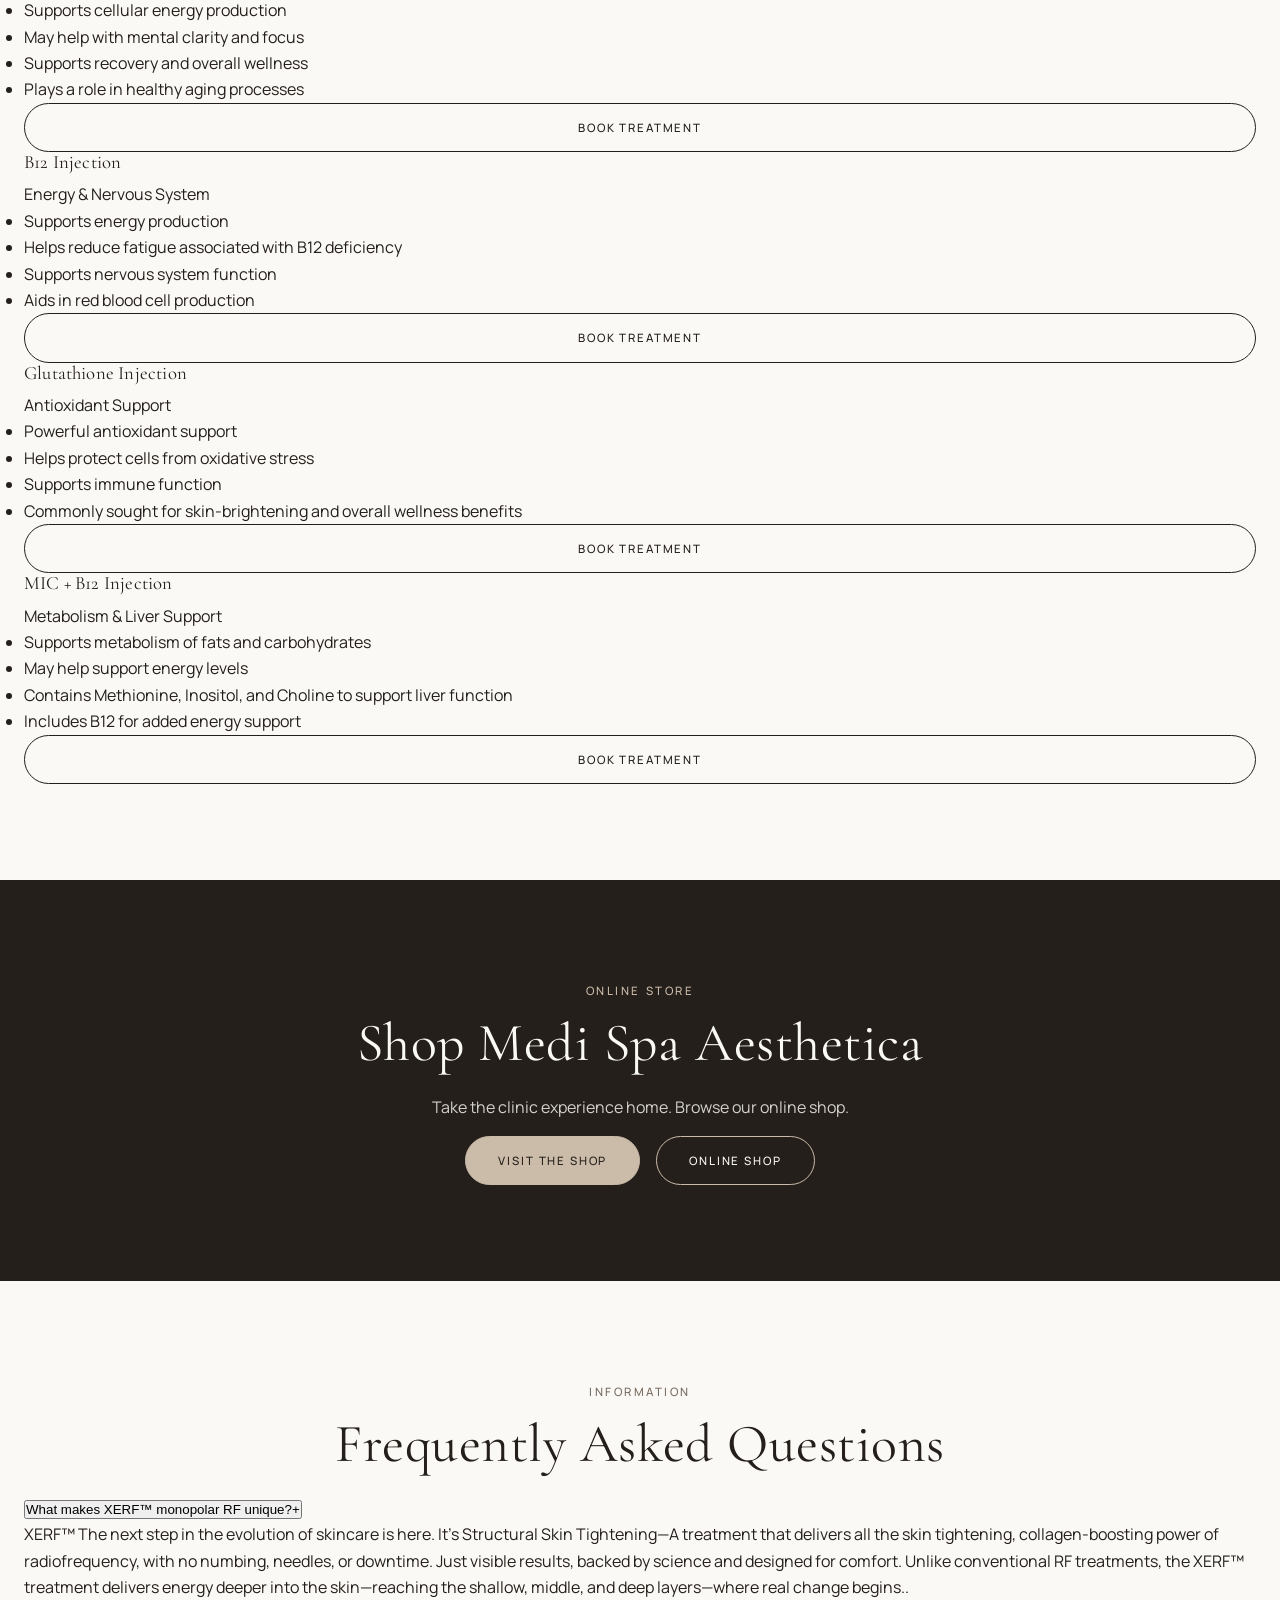
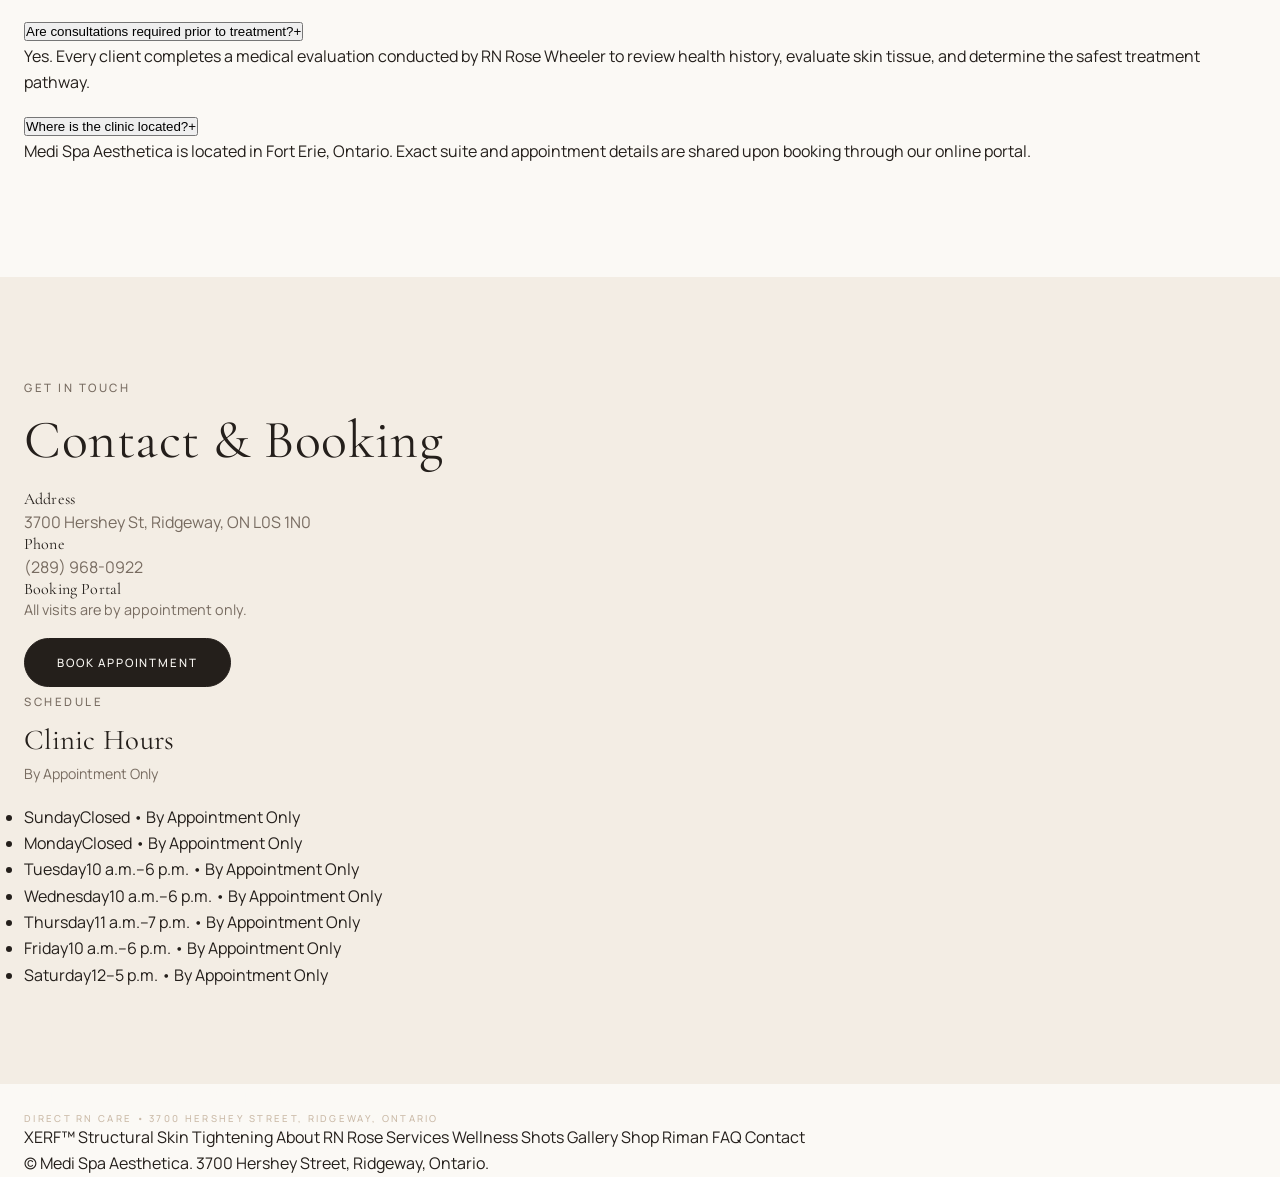
==== commit 8ce875fc: "Update index.html" ====
--- a/index.html
+++ b/index.html
@@ -213,75 +213,6 @@
 			</div>
 		</div>
 	</section>
-<!-- Riman Product Shop -->
-	<section id="riman-shop" class="section-padding riman-shop-section">
-		<div class="container">
-			<div class="riman-header-bar">
-				<div>
-					<div class="riman-brand-lockup">
-						<img src="rimanlogo.jpg" alt="RIMAN" onerror="this.style.display='none'">
-						<span class="riman-brand-wordmark">RIMAN</span>
-					</div>
-					<span class="section-subtitle" style="display:block;">Shop Bestsellers &bull; Medi Spa Aesthetica Mall</span>
-					<h2 class="section-title" style="margin-bottom:0.5rem;">Riman Product Shop</h2>
-					<p style="color: var(--taupe-text); max-width: 54ch; margin-bottom:0;">Browse Riman skincare favorites through the official Medi Spa Aesthetica mall link.</p>
-				</div>
-				<a href="https://riman.com/medispa/en-ca" target="_blank" rel="noopener sponsored" class="btn btn-primary">Medi Spa Aesthetica Mall</a>
-			</div>
-
-			<div class="riman-seasonal-strip">
-				<span>Black Friday Starts November 23rd</span>
-				<span>Season of Savings</span>
-				<a href="https://riman.com/medispa/en-ca" target="_blank" rel="noopener sponsored" class="text-link">Shop All</a>
-			</div>
-
-			<div class="riman-bestsellers-grid">
-				<article class="riman-product-card">
-					<div>
-						<div class="riman-product-frame">
-							<img src="riman-icd-dermatology-first-package.jpg" alt="ICD Dermatology First Package" onerror="this.style.display='none'">
-						</div>
-						<div style="margin-top: 1.25rem;">
-							<div class="riman-product-sub">Shop Bestsellers &bull; RIMAN</div>
-							<h3 class="riman-product-title">ICD Dermatology First Package</h3>
-						</div>
-					</div>
-					<a href="https://riman.com/medispa/en-ca" target="_blank" rel="noopener sponsored" class="btn btn-outline" style="width:100%;">Shop Now</a>
-				</article>
-
-				<article class="riman-product-card">
-					<div>
-						<div class="riman-product-frame">
-							<img src="riman-icd-radiansome-100-toner.jpg" alt="ICD Radiansome 100 Microfluidizer Essential Toner" onerror="this.style.display='none'">
-						</div>
-						<div style="margin-top: 1.25rem;">
-							<div class="riman-product-sub">Shop Bestsellers &bull; RIMAN</div>
-							<h3 class="riman-product-title">ICD Radiansome&trade;100 Microfluidizer Essential Toner</h3>
-						</div>
-					</div>
-					<a href="https://riman.com/medispa/en-ca" target="_blank" rel="noopener sponsored" class="btn btn-outline" style="width:100%;">Shop Now</a>
-				</article>
-
-				<article class="riman-product-card">
-					<div>
-						<div class="riman-product-frame">
-							<img src="riman-collagen-100-melting-mask.jpg" alt="Collagen 100 Melting Mask" onerror="this.style.display='none'">
-						</div>
-						<div style="margin-top: 1.25rem;">
-							<div class="riman-product-sub">Shop Bestsellers &bull; RIMAN</div>
-							<h3 class="riman-product-title">Collagen 100 Melting Mask</h3>
-						</div>
-					</div>
-					<a href="https://riman.com/medispa/en-ca" target="_blank" rel="noopener sponsored" class="btn btn-outline" style="width:100%;">Shop Now</a>
-				</article>
-			</div>
-
-			<div class="riman-cta-footer">
-				<span style="font-size: 0.78rem; letter-spacing: 0.14em; text-transform: uppercase; color: var(--taupe-text);">Official Mall: riman.com/medispa/en-ca</span>
-				<a href="https://riman.com/medispa/en-ca" target="_blank" rel="noopener sponsored" class="btn btn-gold">Visit Medi Spa Aesthetica Mall</a>
-			</div>
-		</div>
-	</section>
 	<!-- XERF -->
 	<section id="xerf" class="section-padding xerf-section">
 		<div class="container">
